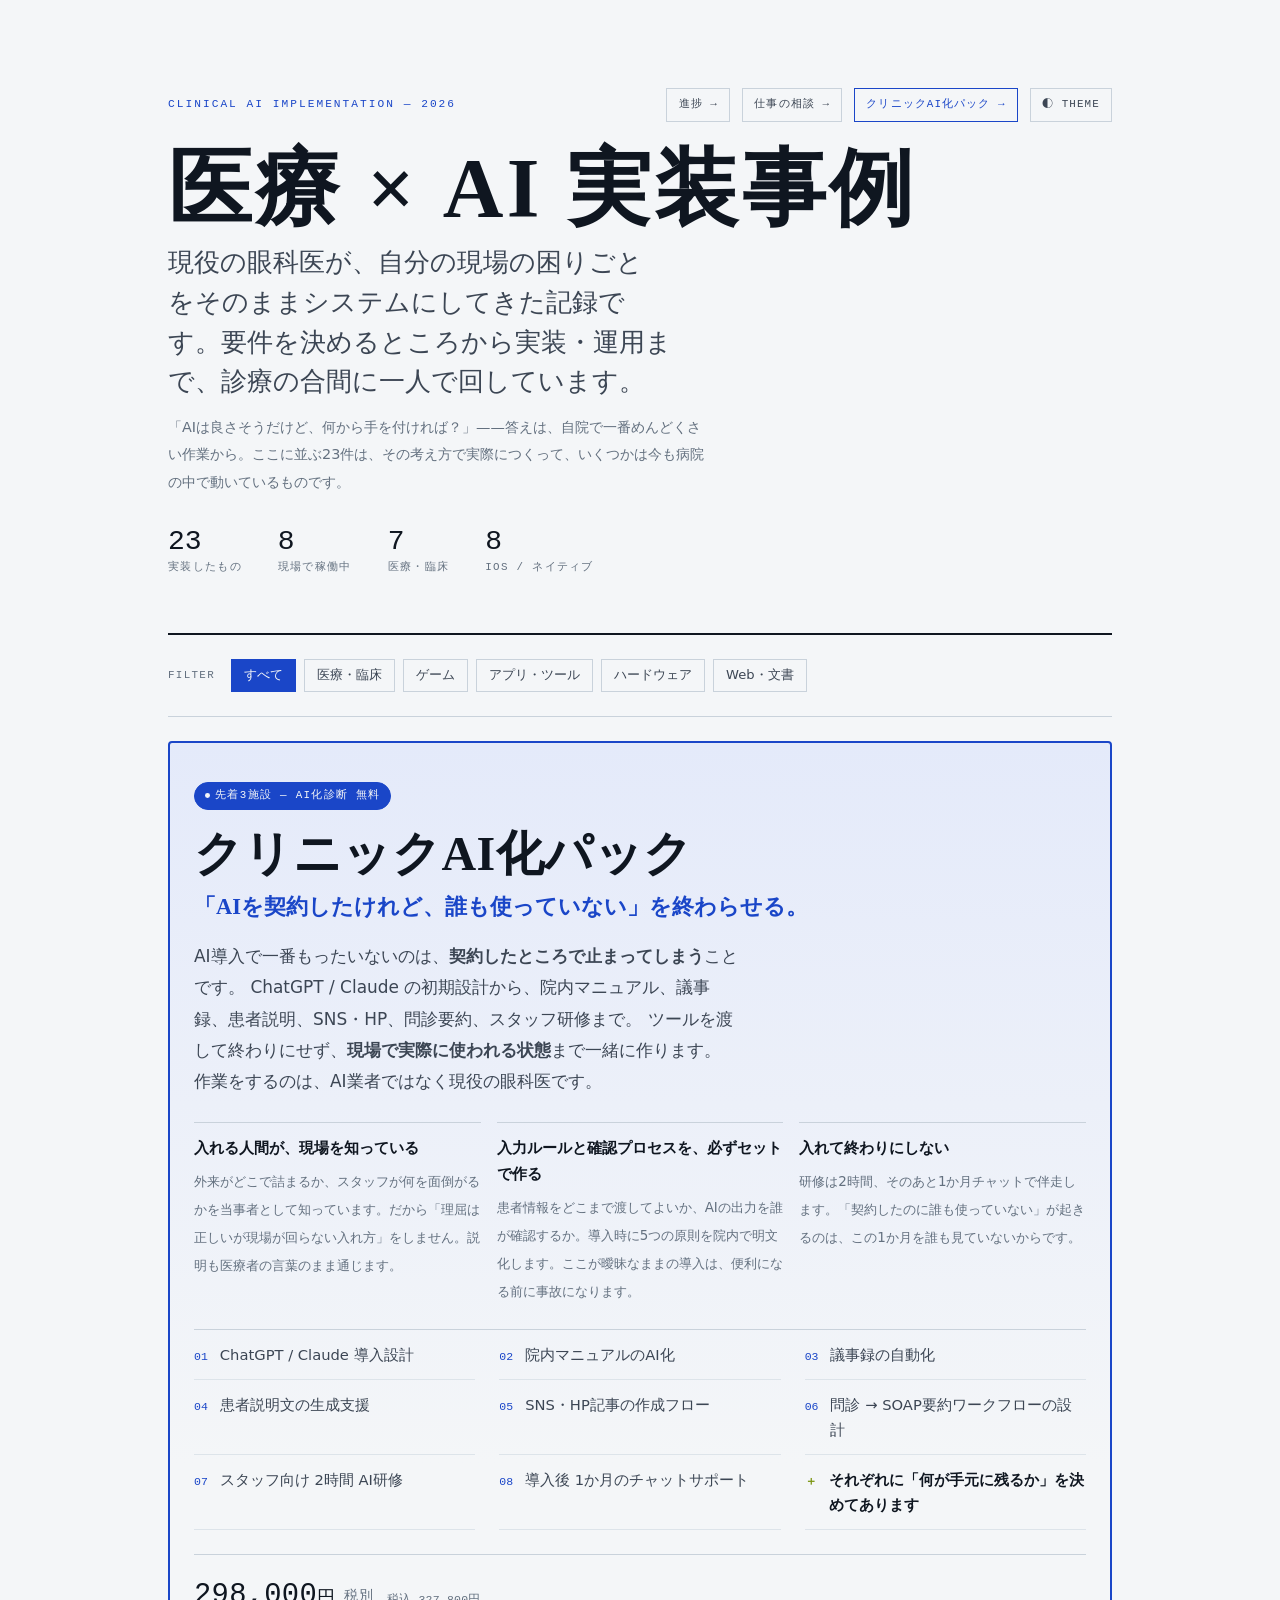
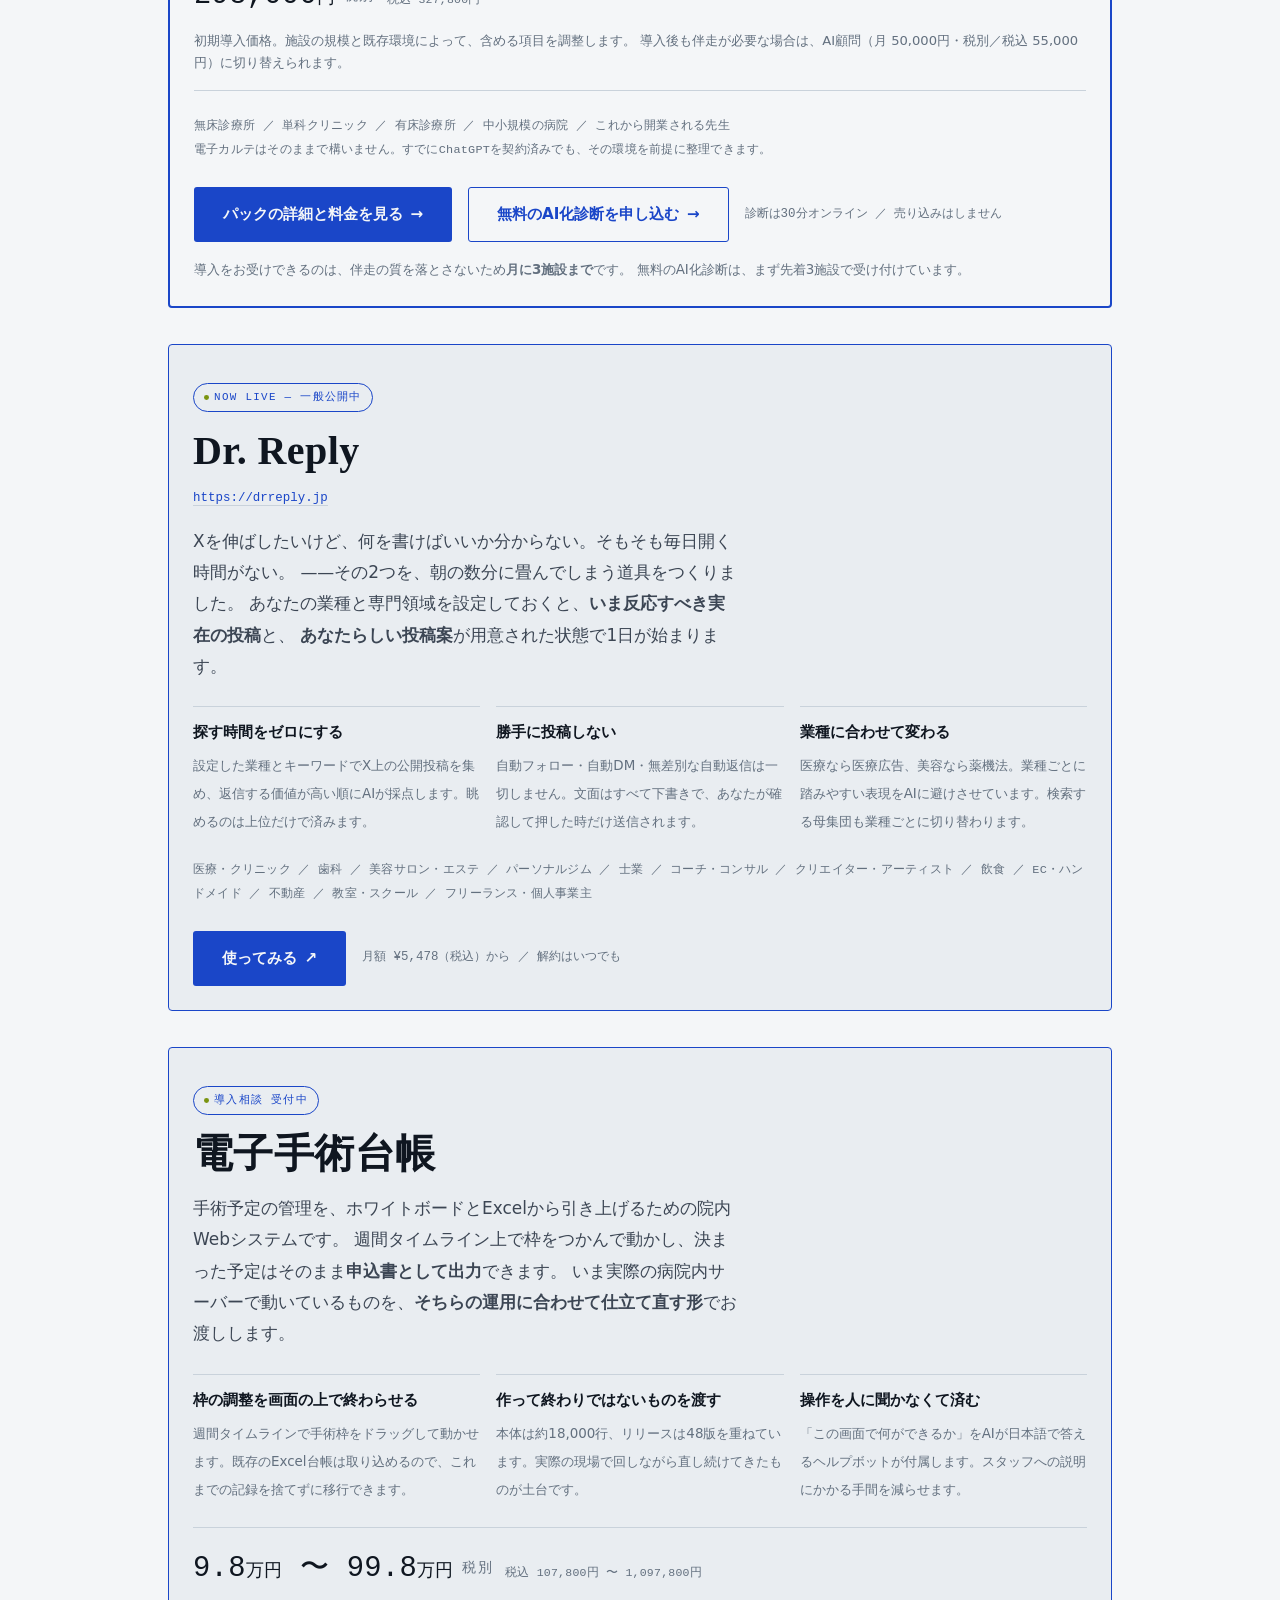
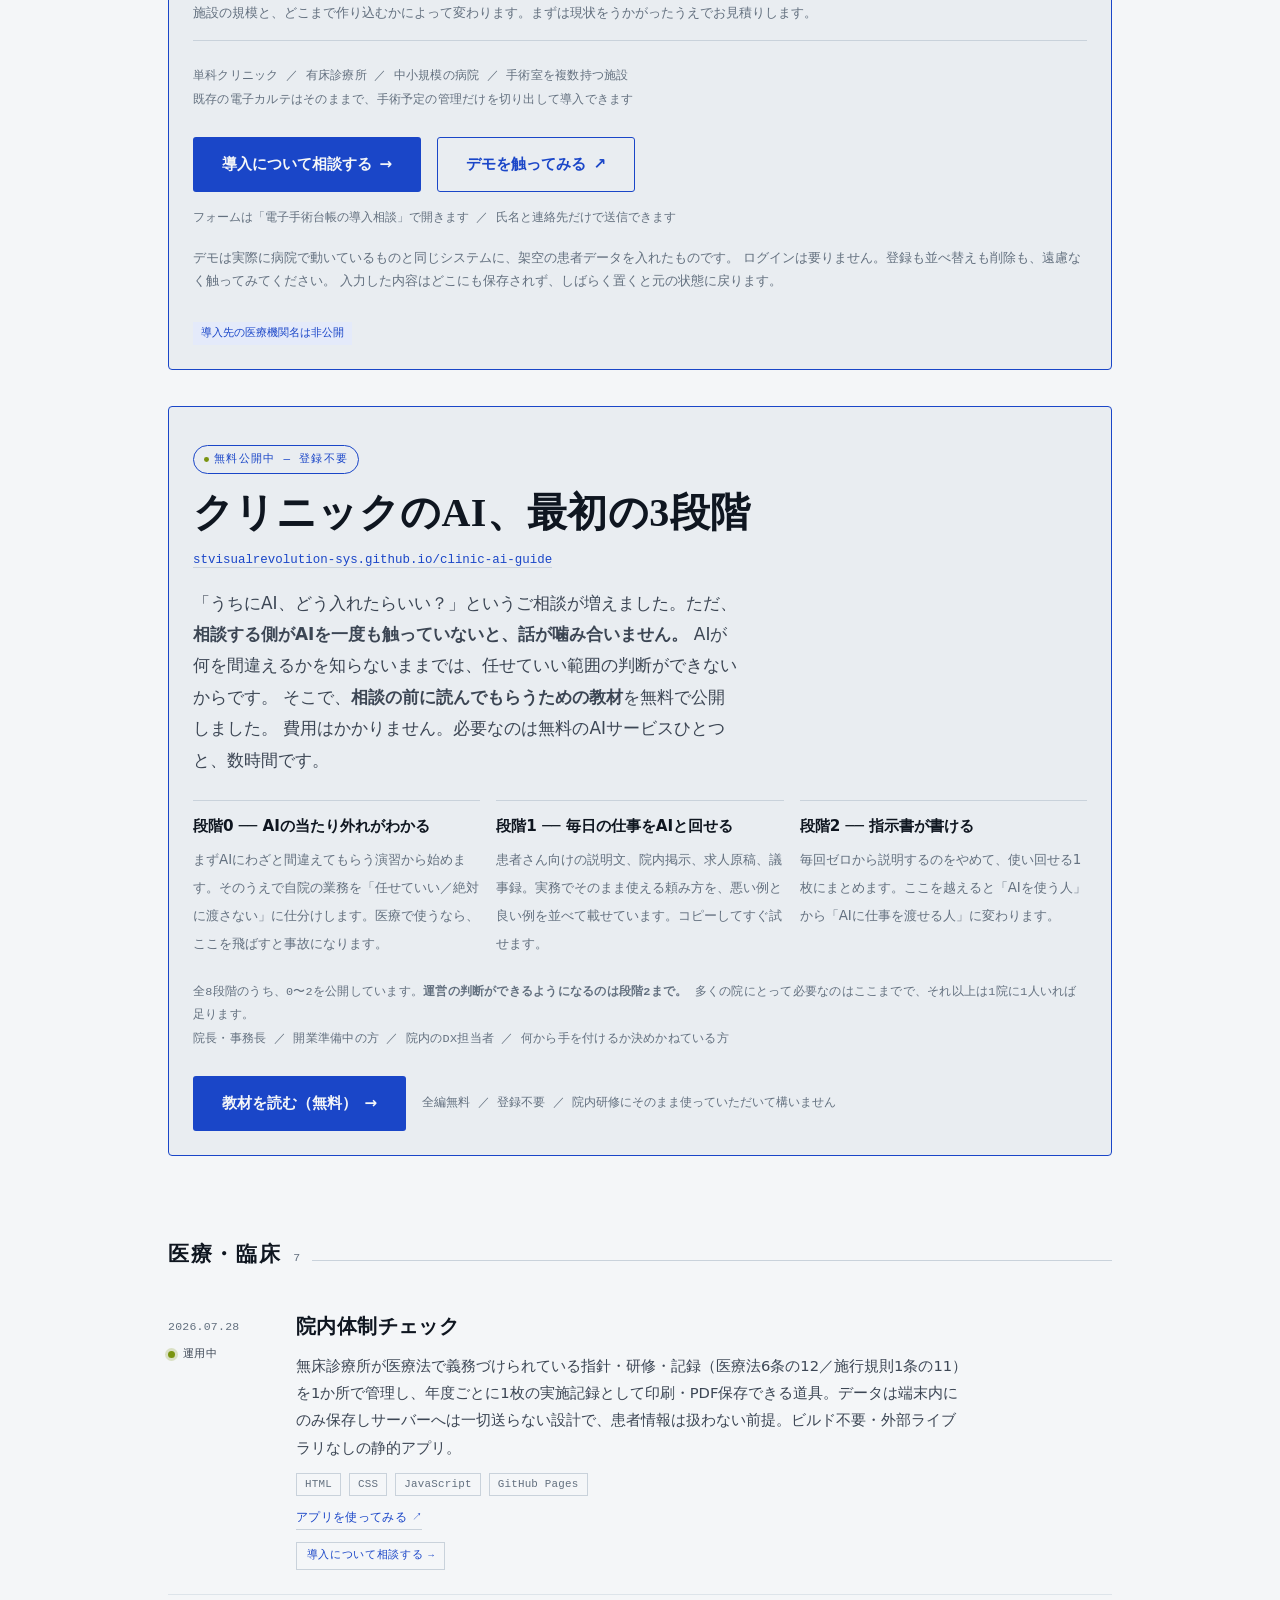
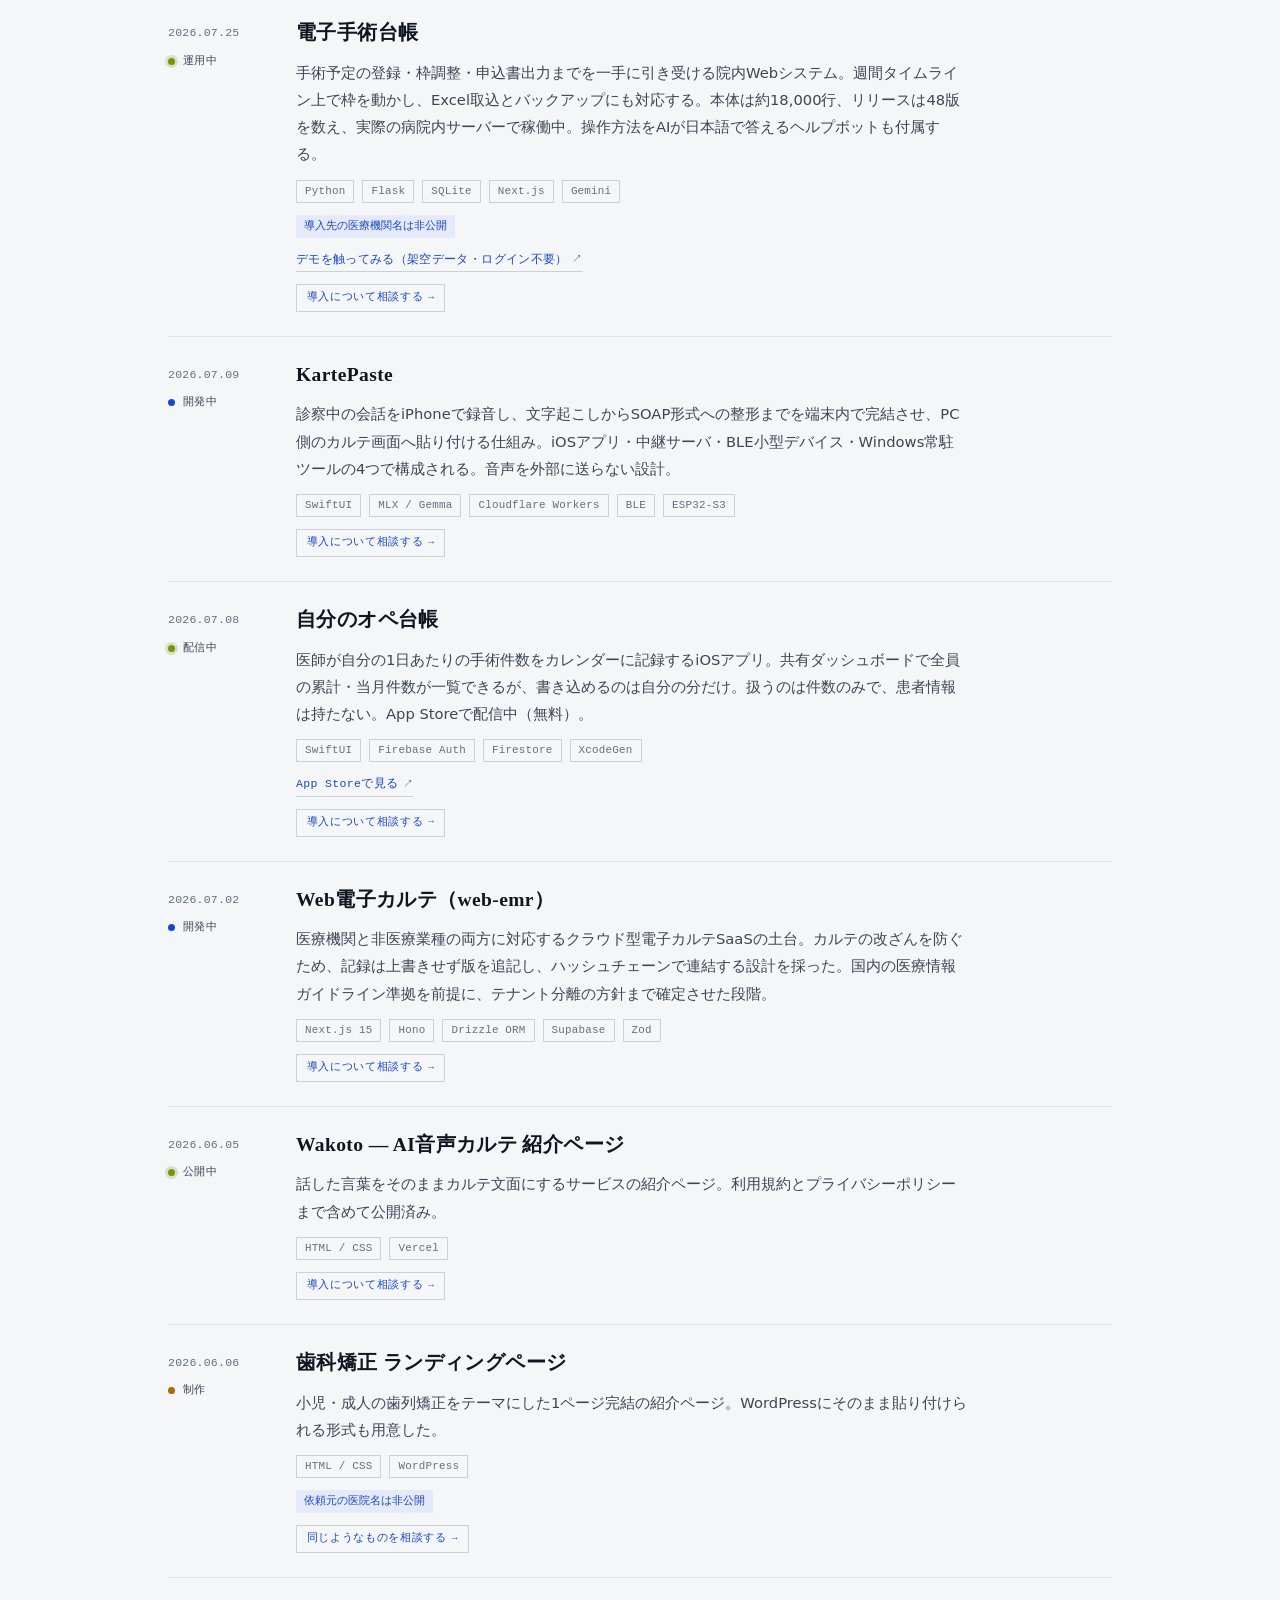
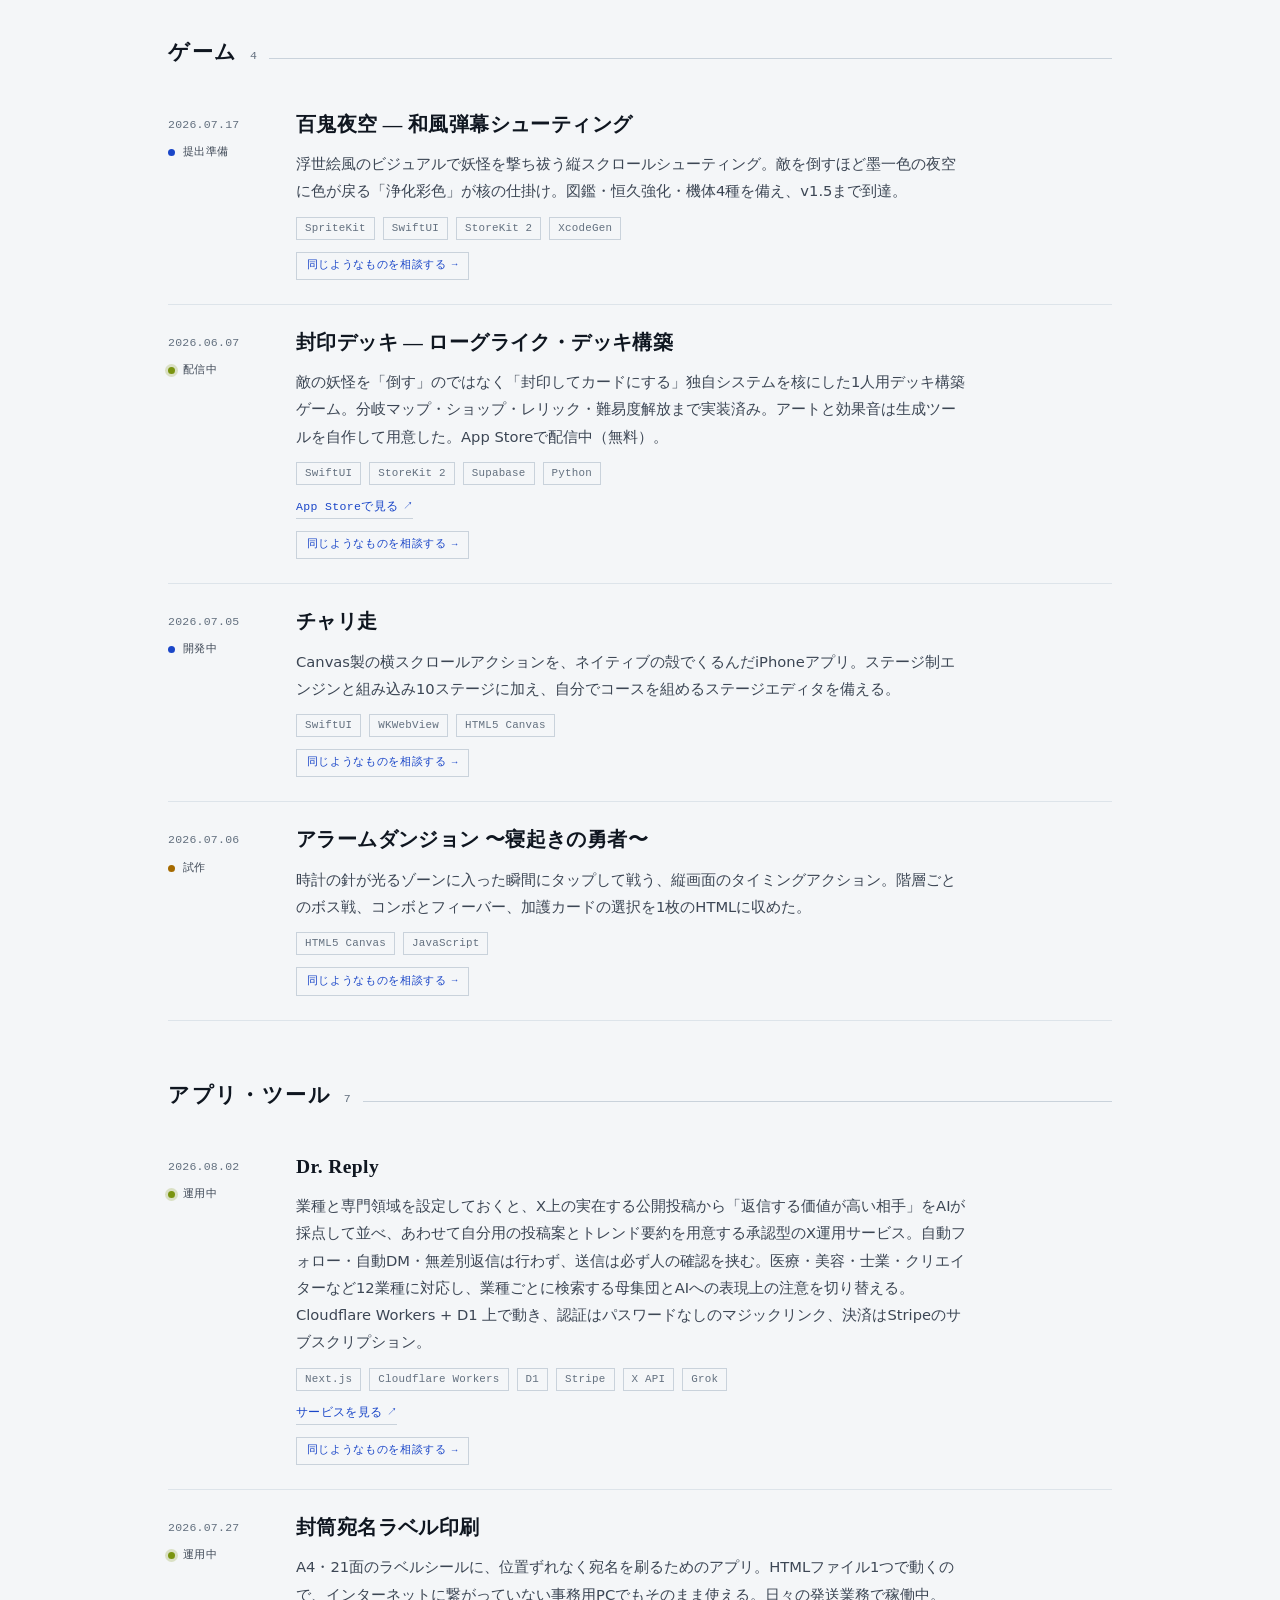
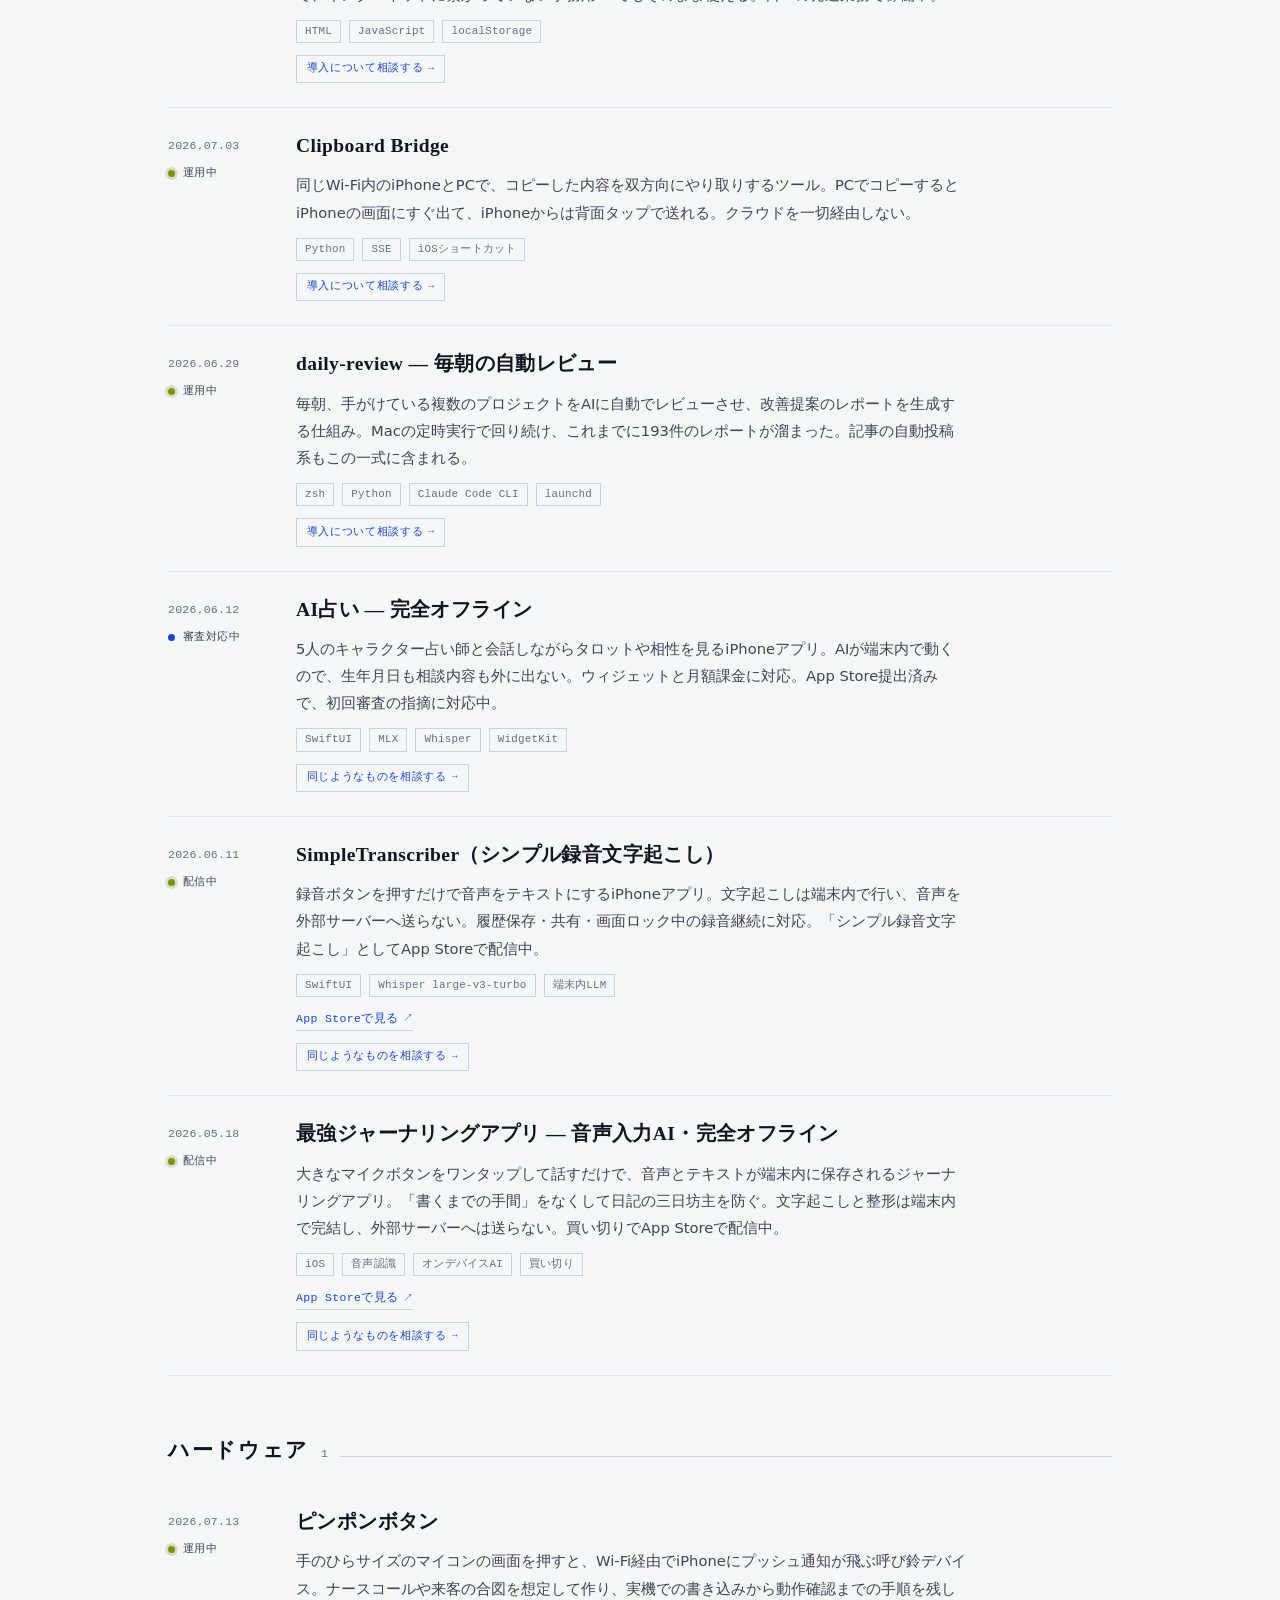
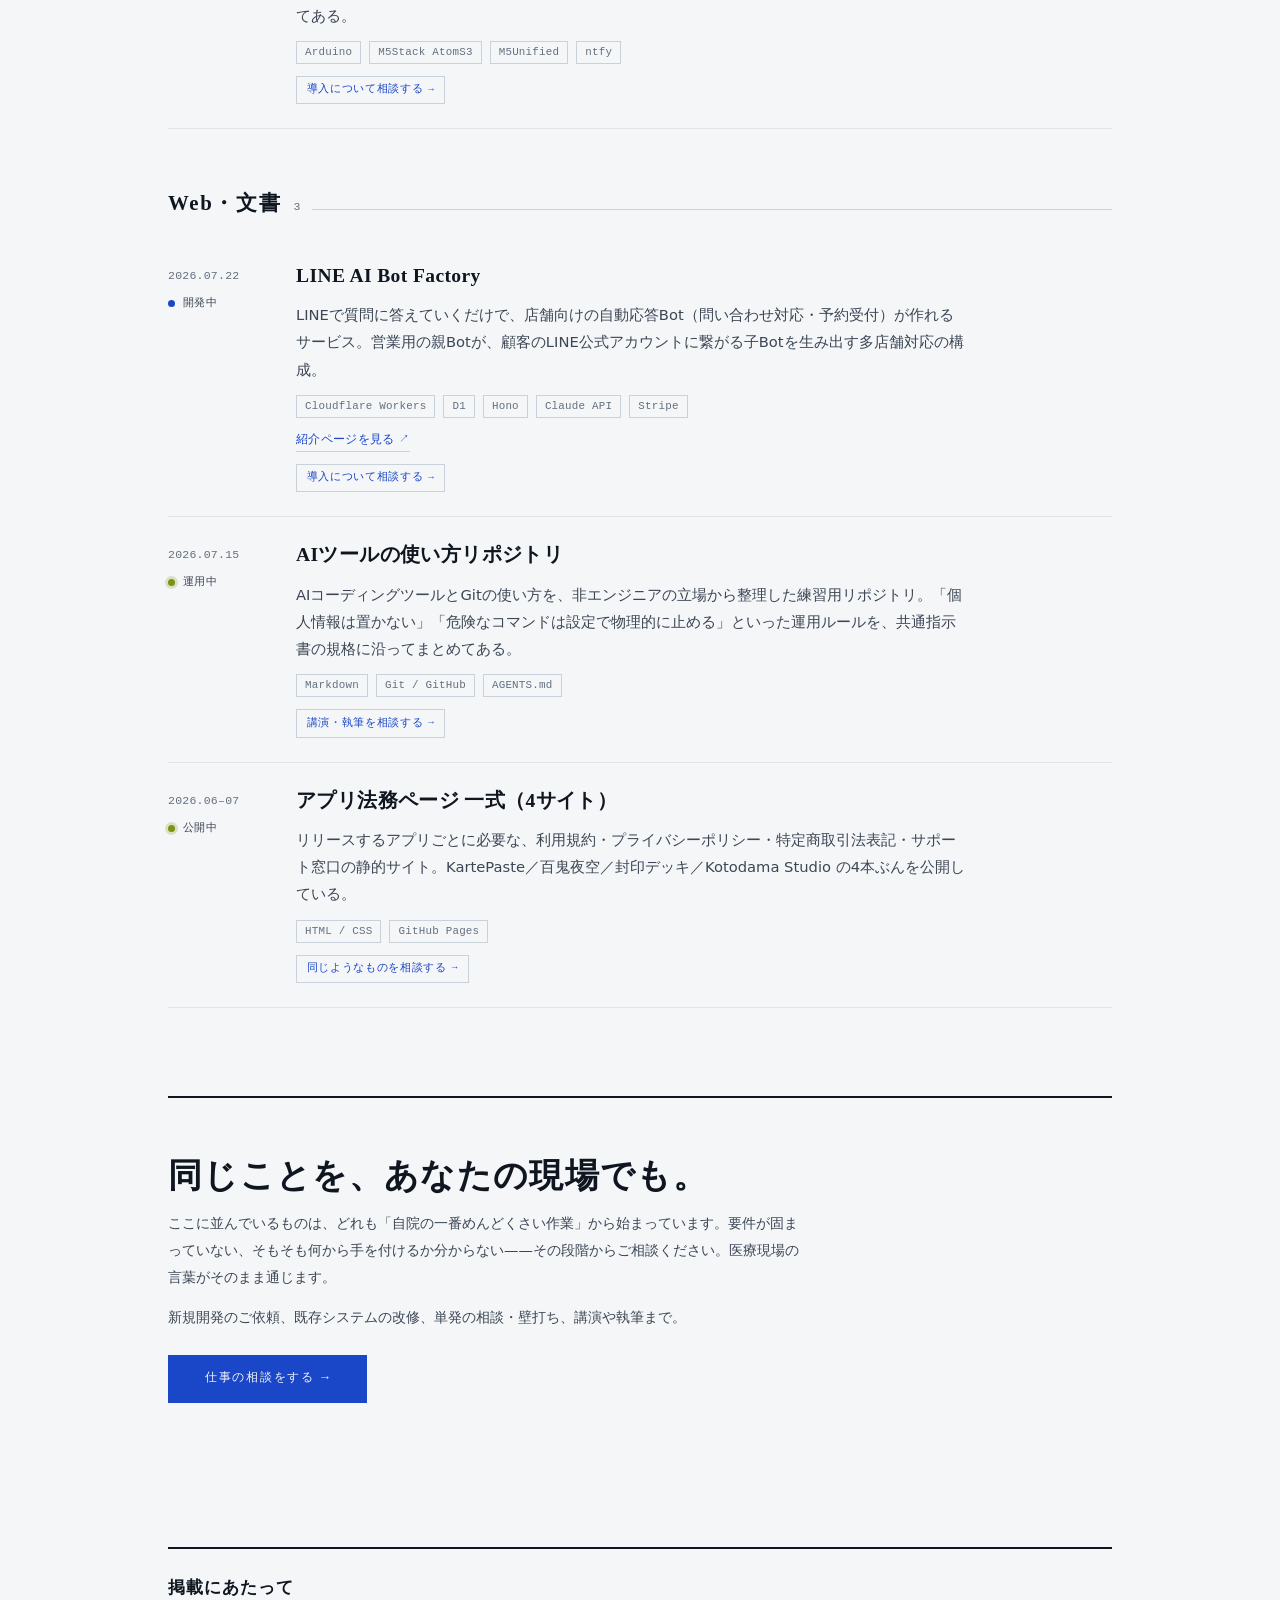
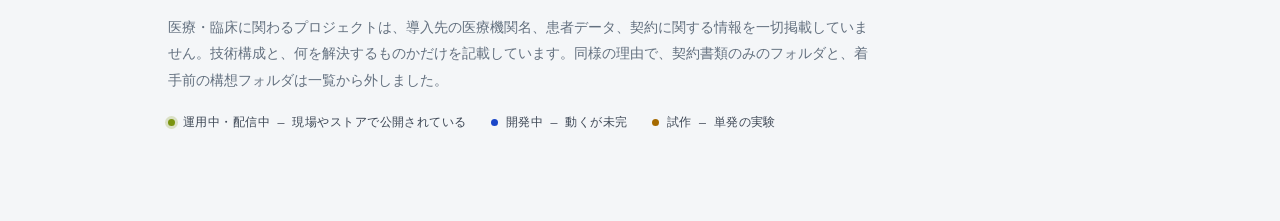
==== index.html @ b7126339 "Google Search Console 所有権確認タグを追加 Co-Authored-By: Claude Fable 5 <noreply@anthropic.com>" ====
<!DOCTYPE html>
<html lang="ja">
<head>
<meta charset="utf-8">
<meta name="viewport" content="width=device-width, initial-scale=1">
<meta name="google-site-verification" content="rr6CP_XTVJjQjbSc3SnoGJn8SZLDikxbpkwrWB3Wq-A" />
<title>医療 × AI 実装事例 — 現役眼科医がつくった23のプロダクト</title>
<meta name="description" content="現役眼科医が、自院の「一番めんどくさい作業」からAIと自動化を入れてきた実装事例23件。院内システム、業務効率化ツール、生成AIの組み込みまで。">
<meta name="color-scheme" content="light dark">
<meta property="og:type" content="website">
<meta property="og:url" content="https://stvisualrevolution-sys.github.io/portfolio/">
<meta property="og:site_name" content="医療 × AI 実装事例">
<meta property="og:title" content="医療 × AI 実装事例 — 現役眼科医がつくった23のプロダクト">
<meta property="og:description" content="「AIは良さそうだけど、何から手を付ければ？」答えは、自院で一番めんどくさい作業から。実際に病院で動かしてきた23件の記録。">
<meta property="og:image" content="https://stvisualrevolution-sys.github.io/portfolio/ogp.png">
<meta property="og:image:width" content="1200">
<meta property="og:image:height" content="630">
<meta property="og:image:alt" content="医療 × AI 実装事例 — 現役眼科医がつくった23のプロダクト">
<meta name="twitter:card" content="summary_large_image">
<meta name="twitter:title" content="医療 × AI 実装事例 — 現役眼科医がつくった23のプロダクト">
<meta name="twitter:description" content="「AIは良さそうだけど、何から手を付ければ？」答えは、自院で一番めんどくさい作業から。実際に病院で動かしてきた23件の記録。">
<meta name="twitter:image" content="https://stvisualrevolution-sys.github.io/portfolio/ogp.png">
<link rel="icon" href="data:image/svg+xml,%3Csvg%20xmlns='http://www.w3.org/2000/svg'%20viewBox='0%200%2064%2064'%3E%3Crect%20width='64'%20height='64'%20rx='13'%20fill='%230B1220'/%3E%3Cpath%20d='M7%2035h9.5l4.5-14%206.5%2027%205.5-18%203.5%205h15'%20fill='none'%20stroke='%234C7BFF'%20stroke-width='5'%20stroke-linecap='round'%20stroke-linejoin='round'/%3E%3C/svg%3E">
<style>
  *, *::before, *::after { box-sizing: border-box; }
  body { margin: 0; }
  img, svg { max-width: 100%; }
  button { font: inherit; color: inherit; }

  /* ── Featured: Dr. Reply ───────────────────────────── */
  .featured {
    border: 2px solid var(--cobalt);
    border-radius: 4px;
    background: linear-gradient(180deg, var(--cobalt-soft), transparent 62%);
    padding: var(--s6) var(--s5) var(--s5);
    margin: var(--s6) 0 var(--s5);
  }
  .featured-flag {
    display: inline-flex;
    align-items: center;
    gap: .5em;
    font-family: var(--f-data);
    font-size: .68rem;
    letter-spacing: .12em;
    text-transform: uppercase;
    color: var(--cobalt);
    border: 1px solid var(--cobalt);
    border-radius: 999px;
    padding: .34em .9em;
    margin-bottom: var(--s4);
  }
  .featured-flag .dot {
    width: .45em; height: .45em; border-radius: 50%;
    background: var(--fluor); display: inline-block;
  }
  .featured h2 {
    font-family: var(--f-display);
    font-size: clamp(2rem, 5.2vw, 3rem);
    font-weight: 600;
    letter-spacing: .01em;
    line-height: 1.15;
    margin: 0 0 var(--s2);
  }
  .featured .featured-url {
    font-family: var(--f-data);
    font-size: .78rem;
    color: var(--cobalt);
    text-decoration: none;
    border-bottom: 1px solid var(--rule);
  }
  .featured-lead {
    font-size: 1.06rem;
    line-height: 1.85;
    color: var(--ink-soft);
    max-width: var(--measure);
    margin: var(--s4) 0 var(--s5);
  }
  .featured-points {
    display: grid;
    grid-template-columns: repeat(auto-fit, minmax(14rem, 1fr));
    gap: var(--s4);
    margin-bottom: var(--s5);
    padding: 0;
    list-style: none;
  }
  .featured-points li {
    border-top: 1px solid var(--rule);
    padding-top: var(--s3);
  }
  .featured-points b {
    display: block;
    font-size: .95rem;
    margin-bottom: .35em;
    color: var(--ink);
  }
  .featured-points span {
    font-size: .84rem;
    line-height: 1.75;
    color: var(--slate);
  }
  .featured-who {
    font-family: var(--f-data);
    font-size: .74rem;
    line-height: 2;
    color: var(--slate);
    letter-spacing: .02em;
    margin-bottom: var(--s5);
  }
  .featured-actions {
    display: flex;
    flex-wrap: wrap;
    align-items: center;
    gap: var(--s4);
  }
  .featured-cta {
    display: inline-flex;
    align-items: center;
    gap: .5em;
    background: var(--cobalt);
    color: var(--ground);
    font-size: .95rem;
    font-weight: 600;
    text-decoration: none;
    padding: .95em 1.9em;
    border-radius: 3px;
    transition: opacity .15s;
  }
  .featured-cta:hover { opacity: .88; }
  .featured-cta:focus-visible { outline: 2px solid var(--cobalt); outline-offset: 3px; }
  /* 併記する2番目の導線。相談ボタンと張り合わないよう、面を持たせず枠線だけにする */
  .featured-cta-ghost {
    background: transparent;
    color: var(--cobalt);
    border: 1px solid var(--cobalt);
    padding: calc(.95em - 1px) calc(1.9em - 1px);
    transition: background .15s, color .15s;
  }
  .featured-cta-ghost:hover { background: var(--cobalt); color: var(--ground); opacity: 1; }
  .featured-demo-note {
    margin: var(--s4) 0 0;
    font-size: .84rem;
    line-height: 1.75;
    color: var(--slate);
  }
  .featured-price {
    font-family: var(--f-data);
    font-size: .78rem;
    color: var(--slate);
  }

  /* 2番手の掲載。1番手と同じ組みのまま、面と枠だけ一段落とす */
  .featured.featured-sub {
    border-width: 1px;
    background: var(--ground-sub);
  }
  .featured.featured-sub h2 { font-size: clamp(1.7rem, 4.4vw, 2.5rem); }

  .featured-amount {
    display: flex;
    flex-wrap: wrap;
    align-items: baseline;
    gap: var(--s2) var(--s3);
    border-top: 1px solid var(--rule);
    border-bottom: 1px solid var(--rule);
    padding: var(--s4) 0;
    margin-bottom: var(--s5);
  }
  .featured-amount .figure {
    font-family: var(--f-data);
    font-size: clamp(1.35rem, 3.6vw, 1.8rem);
    font-variant-numeric: tabular-nums;
    letter-spacing: .01em;
    color: var(--ink);
  }
  .featured-amount .unit { font-size: .62em; }
  .featured-amount .tax {
    font-size: .5em;
    letter-spacing: .1em;
    color: var(--slate);
    margin-left: .6em;
    vertical-align: .25em;
  }
  .featured-amount .gross {
    font-family: var(--f-data);
    font-size: .72rem;
    font-variant-numeric: tabular-nums;
    color: var(--slate);
    letter-spacing: .02em;
  }
  .featured-amount .terms {
    font-size: .82rem;
    line-height: 1.7;
    color: var(--slate);
    flex-basis: 100%;
  }

  /* ── 主力商品の1枠だけ、他より一段強く見せる ─────── */
  .featured.featured-hero { margin-top: var(--s5); }
  .featured-hero .featured-flag {
    background: var(--cobalt);
    color: var(--ground);
    border-color: var(--cobalt);
  }
  .featured-hero .featured-flag .dot { background: var(--ground); }
  .featured-kicker {
    font-family: var(--f-display);
    font-size: clamp(1.05rem, 2.7vw, 1.4rem);
    font-weight: 600;
    line-height: 1.6;
    color: var(--cobalt);
    margin: var(--s2) 0 0;
  }

  /* パックの中身。伝票の封入物のように番号で並べる */
  .pack-list {
    list-style: none;
    padding: 0;
    margin: 0 0 var(--s5);
    border-top: 1px solid var(--rule);
    display: grid;
    grid-template-columns: repeat(auto-fit, minmax(17rem, 1fr));
    gap: 0 var(--s5);
  }
  .pack-list li {
    display: flex;
    gap: var(--s3);
    align-items: baseline;
    border-bottom: 1px solid var(--rule-soft);
    padding: var(--s3) 0;
    font-size: .92rem;
    line-height: 1.7;
    color: var(--ink-soft);
  }
  .pack-list .no {
    font-family: var(--f-data);
    font-size: .72rem;
    font-variant-numeric: tabular-nums;
    color: var(--cobalt);
    flex-shrink: 0;
  }
  .pack-list .plus {
    color: var(--fluor);
    font-family: var(--f-data);
    font-size: .72rem;
    flex-shrink: 0;
  }
  .pack-list li:last-child { color: var(--ink); font-weight: 600; }

  /* 相談する前に、何が起きるかを見せておく */
  .pack-flow {
    list-style: none;
    padding: 0;
    margin: 0 0 var(--s5);
    display: grid;
    grid-template-columns: repeat(auto-fit, minmax(11rem, 1fr));
    gap: var(--s4);
  }
  .pack-flow li { border-top: 2px solid var(--cobalt); padding-top: var(--s3); }
  .pack-flow b {
    display: block;
    font-family: var(--f-data);
    font-size: .66rem;
    letter-spacing: .12em;
    color: var(--cobalt);
    margin-bottom: .5em;
  }
  .pack-flow span { display: block; font-size: .84rem; line-height: 1.75; color: var(--slate); }

  /* 一番聞かれること（患者情報）への答えを、価格の手前に置く */
  .pack-safety {
    border-left: 3px solid var(--fluor);
    background: var(--ground-sub);
    padding: var(--s4) var(--s4) var(--s4) var(--s5);
    margin: 0 0 var(--s5);
    font-size: .9rem;
    line-height: 1.9;
    color: var(--ink-soft);
  }
  .pack-safety b { color: var(--ink); }

  @media (max-width: 560px) {
    .featured { padding: var(--s5) var(--s4) var(--s4); }
    .pack-list { gap: 0; }
  }

  </style>

<style>
  .topline {
    display: flex;
    align-items: center;
    justify-content: space-between;
    flex-wrap: wrap;
    gap: var(--s3) var(--s4);
  }

  .top-actions { display: flex; flex-wrap: wrap; gap: var(--s3); flex-shrink: 0; }

  .theme-toggle {
    flex-shrink: 0;
    background: var(--ground);
    border: 1px solid var(--rule);
    color: var(--ink-soft);
    font-family: var(--f-data);
    font-size: .68rem;
    letter-spacing: .1em;
    padding: .4rem .7rem;
    cursor: pointer;
    text-decoration: none;
    display: inline-flex;
    align-items: center;
    transition: border-color .15s, color .15s;
  }
  .theme-toggle:hover { border-color: var(--cobalt); color: var(--cobalt); }
  .theme-toggle:focus-visible { outline: 2px solid var(--cobalt); outline-offset: 2px; }

  .theme-toggle.cta { border-color: var(--cobalt); color: var(--cobalt); }
  .theme-toggle.cta:hover { background: var(--cobalt); color: var(--ground); }
</style>
<style>
  /* ─────────────────────────────────────────────
     医療 × AI 実装事例 / Clinical AI Implementation
     色: 細隙灯顕微鏡のコバルトブルーフィルタ由来
     字: 明朝(見出し) × ゴシック(本文) × 等幅(数値)
     組: カードを使わない、罫線だけの診療録組み
     ───────────────────────────────────────────── */

  :root {
    --ground:      #F4F6F8;
    --ground-sub:  #E9EDF1;
    --ink:         #0F1620;
    --ink-soft:    #3C4654;
    --slate:       #63707F;
    --rule:        #C9D2DB;
    --rule-soft:   #DDE4EA;
    --cobalt:      #1A46C8;
    --cobalt-soft: #E4EAFA;
    --fluor:       #7A9410;
    --amber:       #A56A00;

    --f-display: "Hiragino Mincho ProN", "Yu Mincho", "YuMincho", "Songti SC", serif;
    --f-body:    "Hiragino Sans", "Yu Gothic", "YuGothic", system-ui, -apple-system, sans-serif;
    --f-data:    ui-monospace, "SF Mono", "Menlo", "Consolas", monospace;

    --s1: .25rem;  --s2: .5rem;   --s3: .75rem;  --s4: 1rem;
    --s5: 1.5rem;  --s6: 2.25rem; --s7: 3.5rem;  --s8: 5.5rem;

    --measure: 34rem;
  }

  @media (prefers-color-scheme: dark) {
    :root {
      --ground:      #0C1219;
      --ground-sub:  #131C26;
      --ink:         #E7EDF3;
      --ink-soft:    #B4C0CD;
      --slate:       #8593A2;
      --rule:        #27333F;
      --rule-soft:   #1B242E;
      --cobalt:      #7D9CFF;
      --cobalt-soft: #16233F;
      --fluor:       #B9D93F;
      --amber:       #D9A03C;
    }
  }

  :root[data-theme="dark"] {
    --ground:      #0C1219;
    --ground-sub:  #131C26;
    --ink:         #E7EDF3;
    --ink-soft:    #B4C0CD;
    --slate:       #8593A2;
    --rule:        #27333F;
    --rule-soft:   #1B242E;
    --cobalt:      #7D9CFF;
    --cobalt-soft: #16233F;
    --fluor:       #B9D93F;
    --amber:       #D9A03C;
  }

  :root[data-theme="light"] {
    --ground:      #F4F6F8;
    --ground-sub:  #E9EDF1;
    --ink:         #0F1620;
    --ink-soft:    #3C4654;
    --slate:       #63707F;
    --rule:        #C9D2DB;
    --rule-soft:   #DDE4EA;
    --cobalt:      #1A46C8;
    --cobalt-soft: #E4EAFA;
    --fluor:       #7A9410;
    --amber:       #A56A00;
  }

  * { box-sizing: border-box; }

  body {
    margin: 0;
    background: var(--ground);
    color: var(--ink);
    font-family: var(--f-body);
    font-size: 16px;
    line-height: 1.75;
    -webkit-font-smoothing: antialiased;
    font-feature-settings: "palt" 1;
  }

  .wrap {
    max-width: 62rem;
    margin: 0 auto;
    padding: 0 var(--s5) var(--s8);
  }

  /* ── 視力表のように段階的に小さくなる導入部 ────────── */

  .masthead {
    display: flex;
    flex-direction: column;
    gap: var(--s5);
    padding: var(--s8) 0 var(--s7);
    border-bottom: 2px solid var(--ink);
  }

  .eyebrow {
    font-family: var(--f-data);
    font-size: .7rem;
    letter-spacing: .18em;
    text-transform: uppercase;
    color: var(--cobalt);
    margin: 0;
  }

  .chart {
    display: flex;
    flex-direction: column;
    gap: var(--s3);
  }

  .chart-1 {
    font-family: var(--f-display);
    font-size: clamp(2.75rem, 9vw, 5.25rem);
    font-weight: 600;
    line-height: 1.02;
    letter-spacing: .04em;
    margin: 0;
    text-wrap: balance;
  }

  .chart-2 {
    font-family: var(--f-display);
    font-size: clamp(1.15rem, 3vw, 1.6rem);
    font-weight: 400;
    line-height: 1.55;
    color: var(--ink-soft);
    margin: 0;
    max-width: var(--measure);
    text-wrap: balance;
  }

  .chart-3 {
    font-size: .9rem;
    line-height: 1.9;
    color: var(--slate);
    margin: 0;
    max-width: var(--measure);
  }

  /* ── 集計 ──────────────────────────────────── */

  .tally {
    display: flex;
    flex-wrap: wrap;
    gap: var(--s6);
    padding-top: var(--s2);
  }

  .tally-item {
    display: flex;
    flex-direction: column;
    gap: 2px;
  }

  .tally-n {
    font-family: var(--f-data);
    font-size: 1.75rem;
    font-variant-numeric: tabular-nums;
    line-height: 1;
    color: var(--ink);
  }

  .tally-l {
    font-family: var(--f-data);
    font-size: .68rem;
    letter-spacing: .12em;
    text-transform: uppercase;
    color: var(--slate);
  }

  /* ── 絞り込み ───────────────────────────────── */

  .filters {
    display: flex;
    flex-wrap: wrap;
    gap: var(--s2);
    align-items: center;
    padding: var(--s5) 0;
    border-bottom: 1px solid var(--rule);
    position: sticky;
    top: 0;
    background: var(--ground);
    z-index: 5;
  }

  .filters-label {
    font-family: var(--f-data);
    font-size: .68rem;
    letter-spacing: .12em;
    text-transform: uppercase;
    color: var(--slate);
    margin-right: var(--s2);
  }

  .chip {
    font-family: var(--f-body);
    font-size: .82rem;
    color: var(--ink-soft);
    background: transparent;
    border: 1px solid var(--rule);
    padding: var(--s1) var(--s3);
    cursor: pointer;
    transition: border-color .15s, color .15s, background .15s;
  }

  .chip:hover { border-color: var(--cobalt); color: var(--cobalt); }

  .chip:focus-visible {
    outline: 2px solid var(--cobalt);
    outline-offset: 2px;
  }

  .chip[aria-pressed="true"] {
    background: var(--cobalt);
    border-color: var(--cobalt);
    color: var(--ground);
  }

  /* ── 台帳本体 ───────────────────────────────── */

  .section-head {
    display: flex;
    align-items: baseline;
    gap: var(--s3);
    padding: var(--s7) 0 var(--s4);
  }

  .section-head h2 {
    font-family: var(--f-display);
    font-size: 1.3rem;
    font-weight: 600;
    letter-spacing: .08em;
    margin: 0;
  }

  .section-head .count {
    font-family: var(--f-data);
    font-size: .72rem;
    font-variant-numeric: tabular-nums;
    color: var(--slate);
  }

  .section-head .fill {
    flex: 1;
    height: 1px;
    background: var(--rule);
  }

  .entry {
    display: grid;
    grid-template-columns: 6.5rem 1fr;
    gap: 0 var(--s5);
    padding: var(--s5) 0;
    border-bottom: 1px solid var(--rule-soft);
    transition: background .15s;
  }

  .entry:hover { background: var(--ground-sub); }

  .entry-meta {
    display: flex;
    flex-direction: column;
    gap: var(--s2);
    padding-top: 4px;
  }

  .date {
    font-family: var(--f-data);
    font-size: .72rem;
    font-variant-numeric: tabular-nums;
    color: var(--slate);
    letter-spacing: .02em;
  }

  .status {
    display: inline-flex;
    align-items: center;
    gap: var(--s2);
    font-family: var(--f-data);
    font-size: .68rem;
    letter-spacing: .04em;
    color: var(--ink-soft);
  }

  .dot {
    width: 7px; height: 7px;
    border-radius: 50%;
    flex-shrink: 0;
    background: var(--slate);
  }

  .dot.live  { background: var(--fluor); box-shadow: 0 0 0 3px color-mix(in srgb, var(--fluor) 22%, transparent); }
  .dot.dev   { background: var(--cobalt); }
  .dot.proto { background: var(--amber); }
  .dot.idea  { background: transparent; border: 1px solid var(--slate); }

  .entry-body {
    display: flex;
    flex-direction: column;
    gap: var(--s3);
    min-width: 0;
  }

  .entry-title {
    font-family: var(--f-display);
    font-size: 1.22rem;
    font-weight: 600;
    line-height: 1.4;
    margin: 0;
    letter-spacing: .02em;
  }

  .entry-sum {
    font-size: .92rem;
    line-height: 1.85;
    color: var(--ink-soft);
    margin: 0;
    max-width: 42rem;
  }

  .tags {
    display: flex;
    flex-wrap: wrap;
    gap: var(--s2);
  }

  .tag {
    font-family: var(--f-data);
    font-size: .68rem;
    letter-spacing: .02em;
    color: var(--slate);
    border: 1px solid var(--rule);
    padding: 1px var(--s2);
  }

  .redacted {
    display: inline-flex;
    align-items: center;
    gap: var(--s2);
    font-family: var(--f-data);
    font-size: .68rem;
    color: var(--cobalt);
    background: var(--cobalt-soft);
    padding: 2px var(--s2);
    align-self: flex-start;
  }

  .entry-link {
    display: inline-flex;
    align-items: center;
    gap: .4em;
    font-family: var(--f-data);
    font-size: .72rem;
    letter-spacing: .03em;
    color: var(--cobalt);
    text-decoration: none;
    border-bottom: 1px solid var(--rule);
    padding-bottom: 1px;
    align-self: flex-start;
    transition: border-color .15s;
  }
  .entry-link:hover { border-color: var(--cobalt); }
  .entry-link:focus-visible { outline: 2px solid var(--cobalt); outline-offset: 2px; }
  .entry-link .arrow { font-size: .85em; }

  /* 各項目からフォームへ。種類と本文が入った状態で開く */
  .entry-ask {
    align-self: flex-start;
    display: inline-flex;
    align-items: center;
    gap: .45em;
    font-family: var(--f-data);
    font-size: .7rem;
    letter-spacing: .06em;
    color: var(--cobalt);
    text-decoration: none;
    border: 1px solid var(--rule);
    padding: .3em .85em;
    transition: border-color .15s, background .15s, color .15s;
  }
  .entry-ask:hover { border-color: var(--cobalt); background: var(--cobalt); color: var(--ground); }
  .entry-ask:focus-visible { outline: 2px solid var(--cobalt); outline-offset: 2px; }
  .entry-ask .arrow { font-size: .85em; }

  /* ── 依頼への導線 ───────────────────────────── */

  .cta-band {
    margin-top: var(--s8);
    padding: var(--s7) 0;
    border-top: 2px solid var(--ink);
    display: flex;
    flex-direction: column;
    gap: var(--s3);
  }

  .cta-band h2 {
    font-family: var(--f-display);
    font-size: clamp(1.5rem, 4vw, 2.1rem);
    font-weight: 600;
    letter-spacing: .04em;
    line-height: 1.3;
    margin: 0;
    text-wrap: balance;
  }

  .cta-band p {
    font-size: .9rem;
    line-height: 1.9;
    color: var(--ink-soft);
    margin: 0;
    max-width: 40rem;
  }

  .cta-link {
    align-self: flex-start;
    margin-top: var(--s3);
    font-family: var(--f-data);
    font-size: .78rem;
    letter-spacing: .14em;
    text-transform: uppercase;
    color: var(--ground);
    background: var(--cobalt);
    border: 1px solid var(--cobalt);
    padding: var(--s3) var(--s6);
    text-decoration: none;
    display: inline-flex;
    align-items: center;
    gap: .5em;
    transition: opacity .15s;
  }
  .cta-link:hover { opacity: .85; }
  .cta-link:focus-visible { outline: 2px solid var(--cobalt); outline-offset: 3px; }

  /* ── 注記 ──────────────────────────────────── */

  .note {
    margin-top: var(--s8);
    padding: var(--s5) 0 0;
    border-top: 2px solid var(--ink);
    display: flex;
    flex-direction: column;
    gap: var(--s3);
  }

  .note h2 {
    font-family: var(--f-display);
    font-size: 1.05rem;
    font-weight: 600;
    letter-spacing: .06em;
    margin: 0;
  }

  .note p {
    font-size: .86rem;
    line-height: 1.9;
    color: var(--slate);
    margin: 0;
    max-width: 44rem;
  }

  .legend {
    display: flex;
    flex-wrap: wrap;
    gap: var(--s5);
    padding-top: var(--s2);
  }

  .legend .status { font-size: .72rem; }

  @media (max-width: 40rem) {
    .entry { grid-template-columns: 1fr; gap: var(--s3); }
    .entry-meta { flex-direction: row; align-items: center; gap: var(--s4); padding-top: 0; }
    .filters { position: static; }
  }

  @media (prefers-reduced-motion: reduce) {
    * { transition: none !important; animation: none !important; }
  }
</style>
</head>
<body>

<div class="wrap">

  <header class="masthead">
    <div class="topline">
      <p class="eyebrow">Clinical AI Implementation — 2026</p>
      <div class="top-actions">
        <a class="theme-toggle" href="progress.html">進捗 →</a>
        <a class="theme-toggle" href="contact.html">仕事の相談 →</a>
        <a class="theme-toggle cta" href="clinic-ai-pack.html">クリニックAI化パック →</a>
        <button class="theme-toggle" id="themeToggle" type="button" aria-label="配色を切り替える">◐ THEME</button>
      </div>
    </div>
    <div class="chart">
      <h1 class="chart-1">医療 × AI 実装事例</h1>
      <p class="chart-2">現役の眼科医が、自分の現場の困りごとをそのままシステムにしてきた記録です。要件を決めるところから実装・運用まで、診療の合間に一人で回しています。</p>
      <p class="chart-3">「AIは良さそうだけど、何から手を付ければ？」——答えは、自院で一番めんどくさい作業から。ここに並ぶ23件は、その考え方で実際につくって、いくつかは今も病院の中で動いているものです。</p>
    </div>
    <div class="tally">
      <div class="tally-item"><span class="tally-n">23</span><span class="tally-l">実装したもの</span></div>
      <div class="tally-item"><span class="tally-n">8</span><span class="tally-l">現場で稼働中</span></div>
      <div class="tally-item"><span class="tally-n">7</span><span class="tally-l">医療・臨床</span></div>
      <div class="tally-item"><span class="tally-n">8</span><span class="tally-l">iOS / ネイティブ</span></div>
    </div>
  </header>

  <nav class="filters" aria-label="分野で絞り込む">
    <span class="filters-label">Filter</span>
    <button class="chip" aria-pressed="true"  data-cat="all">すべて</button>
    <button class="chip" aria-pressed="false" data-cat="med">医療・臨床</button>
    <button class="chip" aria-pressed="false" data-cat="game">ゲーム</button>
    <button class="chip" aria-pressed="false" data-cat="tool">アプリ・ツール</button>
    <button class="chip" aria-pressed="false" data-cat="hw">ハードウェア</button>
    <button class="chip" aria-pressed="false" data-cat="web">Web・文書</button>
  </nav>

  <main>

    <!-- ══ 主力：クリニックAI化パック ══════════════ -->
    <!-- 詳細は clinic-ai-pack.html。ここは入口なので、中身を書きすぎないこと -->
    <section class="featured featured-hero" id="ai-pack" aria-labelledby="pack-title">
      <span class="featured-flag"><span class="dot"></span>先着3施設 — AI化診断 無料</span>
      <h2 id="pack-title">クリニックAI化パック</h2>
      <p class="featured-kicker">「AIを契約したけれど、誰も使っていない」を終わらせる。</p>

      <p class="featured-lead">
        AI導入で一番もったいないのは、<strong>契約したところで止まってしまう</strong>ことです。
        ChatGPT / Claude の初期設計から、院内マニュアル、議事録、患者説明、SNS・HP、問診要約、スタッフ研修まで。
        ツールを渡して終わりにせず、<strong>現場で実際に使われる状態</strong>まで一緒に作ります。
        作業をするのは、AI業者ではなく現役の眼科医です。
      </p>

      <ul class="featured-points">
        <li>
          <b>入れる人間が、現場を知っている</b>
          <span>外来がどこで詰まるか、スタッフが何を面倒がるかを当事者として知っています。だから「理屈は正しいが現場が回らない入れ方」をしません。説明も医療者の言葉のまま通じます。</span>
        </li>
        <li>
          <b>入力ルールと確認プロセスを、必ずセットで作る</b>
          <span>患者情報をどこまで渡してよいか、AIの出力を誰が確認するか。導入時に5つの原則を院内で明文化します。ここが曖昧なままの導入は、便利になる前に事故になります。</span>
        </li>
        <li>
          <b>入れて終わりにしない</b>
          <span>研修は2時間、そのあと1か月チャットで伴走します。「契約したのに誰も使っていない」が起きるのは、この1か月を誰も見ていないからです。</span>
        </li>
      </ul>

      <ul class="pack-list">
        <li><span class="no">01</span>ChatGPT / Claude 導入設計</li>
        <li><span class="no">02</span>院内マニュアルのAI化</li>
        <li><span class="no">03</span>議事録の自動化</li>
        <li><span class="no">04</span>患者説明文の生成支援</li>
        <li><span class="no">05</span>SNS・HP記事の作成フロー</li>
        <li><span class="no">06</span>問診 → SOAP要約ワークフローの設計</li>
        <li><span class="no">07</span>スタッフ向け 2時間 AI研修</li>
        <li><span class="no">08</span>導入後 1か月のチャットサポート</li>
        <li><span class="plus">＋</span>それぞれに「何が手元に残るか」を決めてあります</li>
      </ul>

      <div class="featured-amount">
        <span class="figure">298,000<span class="unit">円</span><span class="tax">税別</span></span>
        <span class="gross">税込 327,800円</span>
        <span class="terms">
          初期導入価格。施設の規模と既存環境によって、含める項目を調整します。
          導入後も伴走が必要な場合は、AI顧問（月 50,000円・税別／税込 55,000円）に切り替えられます。
        </span>
      </div>

      <p class="featured-who">
        無床診療所 ／ 単科クリニック ／ 有床診療所 ／ 中小規模の病院 ／ これから開業される先生<br>
        電子カルテはそのままで構いません。すでにChatGPTを契約済みでも、その環境を前提に整理できます。
      </p>

      <div class="featured-actions">
        <a class="featured-cta" href="clinic-ai-pack.html">パックの詳細と料金を見る <span aria-hidden="true">→</span></a>
        <a class="featured-cta featured-cta-ghost" href="contact.html?type=clinic-ai-pack#form">無料のAI化診断を申し込む <span aria-hidden="true">→</span></a>
        <span class="featured-price">診断は30分オンライン ／ 売り込みはしません</span>
      </div>

      <p class="featured-demo-note">
        導入をお受けできるのは、伴走の質を落とさないため<strong>月に3施設まで</strong>です。
        無料のAI化診断は、まず先着3施設で受け付けています。
      </p>
    </section>

    <!-- ══ 注目：Dr. Reply ══════════════════════ -->
    <section class="featured featured-sub" aria-labelledby="featured-title">
      <span class="featured-flag"><span class="dot"></span>Now Live — 一般公開中</span>
      <h2 id="featured-title">Dr. Reply</h2>
      <a class="featured-url" href="https://drreply.jp" target="_blank" rel="noopener">https://drreply.jp</a>

      <p class="featured-lead">
        Xを伸ばしたいけど、何を書けばいいか分からない。そもそも毎日開く時間がない。
        ——その2つを、朝の数分に畳んでしまう道具をつくりました。
        あなたの業種と専門領域を設定しておくと、<strong>いま反応すべき実在の投稿</strong>と、
        <strong>あなたらしい投稿案</strong>が用意された状態で1日が始まります。
      </p>

      <ul class="featured-points">
        <li>
          <b>探す時間をゼロにする</b>
          <span>設定した業種とキーワードでX上の公開投稿を集め、返信する価値が高い順にAIが採点します。眺めるのは上位だけで済みます。</span>
        </li>
        <li>
          <b>勝手に投稿しない</b>
          <span>自動フォロー・自動DM・無差別な自動返信は一切しません。文面はすべて下書きで、あなたが確認して押した時だけ送信されます。</span>
        </li>
        <li>
          <b>業種に合わせて変わる</b>
          <span>医療なら医療広告、美容なら薬機法。業種ごとに踏みやすい表現をAIに避けさせています。検索する母集団も業種ごとに切り替わります。</span>
        </li>
      </ul>

      <p class="featured-who">
        医療・クリニック ／ 歯科 ／ 美容サロン・エステ ／ パーソナルジム ／ 士業 ／
        コーチ・コンサル ／ クリエイター・アーティスト ／ 飲食 ／ EC・ハンドメイド ／
        不動産 ／ 教室・スクール ／ フリーランス・個人事業主
      </p>

      <div class="featured-actions">
        <a class="featured-cta" href="https://drreply.jp" target="_blank" rel="noopener">使ってみる <span aria-hidden="true">↗</span></a>
        <span class="featured-price">月額 ¥5,478（税込）から ／ 解約はいつでも</span>
      </div>
    </section>

    <!-- ══ 注目：電子手術台帳（導入受付） ══════════ -->
    <section class="featured featured-sub" aria-labelledby="ledger-title">
      <span class="featured-flag"><span class="dot"></span>導入相談 受付中</span>
      <h2 id="ledger-title">電子手術台帳</h2>

      <p class="featured-lead">
        手術予定の管理を、ホワイトボードとExcelから引き上げるための院内Webシステムです。
        週間タイムライン上で枠をつかんで動かし、決まった予定はそのまま<strong>申込書として出力</strong>できます。
        いま実際の病院内サーバーで動いているものを、<strong>そちらの運用に合わせて仕立て直す形</strong>でお渡しします。
      </p>

      <ul class="featured-points">
        <li>
          <b>枠の調整を画面の上で終わらせる</b>
          <span>週間タイムラインで手術枠をドラッグして動かせます。既存のExcel台帳は取り込めるので、これまでの記録を捨てずに移行できます。</span>
        </li>
        <li>
          <b>作って終わりではないものを渡す</b>
          <span>本体は約18,000行、リリースは48版を重ねています。実際の現場で回しながら直し続けてきたものが土台です。</span>
        </li>
        <li>
          <b>操作を人に聞かなくて済む</b>
          <span>「この画面で何ができるか」をAIが日本語で答えるヘルプボットが付属します。スタッフへの説明にかかる手間を減らせます。</span>
        </li>
      </ul>

      <div class="featured-amount">
        <span class="figure">9.8<span class="unit">万円</span> 〜 99.8<span class="unit">万円</span><span class="tax">税別</span></span>
        <span class="gross">税込 107,800円 〜 1,097,800円</span>
        <span class="terms">施設の規模と、どこまで作り込むかによって変わります。まずは現状をうかがったうえでお見積りします。</span>
      </div>

      <p class="featured-who">
        単科クリニック ／ 有床診療所 ／ 中小規模の病院 ／ 手術室を複数持つ施設<br>
        既存の電子カルテはそのままで、手術予定の管理だけを切り出して導入できます
      </p>

      <div class="featured-actions">
        <a class="featured-cta" href="contact.html?type=surgical-ledger#form">導入について相談する <span aria-hidden="true">→</span></a>
        <a class="featured-cta featured-cta-ghost" href="https://surgery-registry-demo.vercel.app" target="_blank" rel="noopener">デモを触ってみる <span aria-hidden="true">↗</span></a>
        <span class="featured-price">フォームは「電子手術台帳の導入相談」で開きます ／ 氏名と連絡先だけで送信できます</span>
      </div>

      <p class="featured-demo-note">
        デモは実際に病院で動いているものと同じシステムに、架空の患者データを入れたものです。
        ログインは要りません。登録も並べ替えも削除も、遠慮なく触ってみてください。
        入力した内容はどこにも保存されず、しばらく置くと元の状態に戻ります。
      </p>

      <p style="margin: var(--s5) 0 0;"><span class="redacted">導入先の医療機関名は非公開</span></p>
    </section>

    <!-- ══ 注目：クリニックのAI、最初の3段階（無料教材） ══ -->
    <section class="featured featured-sub" aria-labelledby="guide-title">
      <span class="featured-flag"><span class="dot"></span>無料公開中 — 登録不要</span>
      <h2 id="guide-title">クリニックのAI、最初の3段階</h2>
      <a class="featured-url" href="https://stvisualrevolution-sys.github.io/clinic-ai-guide/">stvisualrevolution-sys.github.io/clinic-ai-guide</a>

      <p class="featured-lead">
        「うちにAI、どう入れたらいい？」というご相談が増えました。ただ、
        <strong>相談する側がAIを一度も触っていないと、話が噛み合いません。</strong>
        AIが何を間違えるかを知らないままでは、任せていい範囲の判断ができないからです。
        そこで、<strong>相談の前に読んでもらうための教材</strong>を無料で公開しました。
        費用はかかりません。必要なのは無料のAIサービスひとつと、数時間です。
      </p>

      <ul class="featured-points">
        <li>
          <b>段階0 ── AIの当たり外れがわかる</b>
          <span>まずAIにわざと間違えてもらう演習から始めます。そのうえで自院の業務を「任せていい／絶対に渡さない」に仕分けします。医療で使うなら、ここを飛ばすと事故になります。</span>
        </li>
        <li>
          <b>段階1 ── 毎日の仕事をAIと回せる</b>
          <span>患者さん向けの説明文、院内掲示、求人原稿、議事録。実務でそのまま使える頼み方を、悪い例と良い例を並べて載せています。コピーしてすぐ試せます。</span>
        </li>
        <li>
          <b>段階2 ── 指示書が書ける</b>
          <span>毎回ゼロから説明するのをやめて、使い回せる1枚にまとめます。ここを越えると「AIを使う人」から「AIに仕事を渡せる人」に変わります。</span>
        </li>
      </ul>

      <p class="featured-who">
        全8段階のうち、0〜2を公開しています。<strong>運営の判断ができるようになるのは段階2まで。</strong>
        多くの院にとって必要なのはここまでで、それ以上は1院に1人いれば足ります。<br>
        院長・事務長 ／ 開業準備中の方 ／ 院内のDX担当者 ／ 何から手を付けるか決めかねている方
      </p>

      <div class="featured-actions">
        <a class="featured-cta" href="https://stvisualrevolution-sys.github.io/clinic-ai-guide/">教材を読む（無料） <span aria-hidden="true">→</span></a>
        <span class="featured-price">全編無料 ／ 登録不要 ／ 院内研修にそのまま使っていただいて構いません</span>
      </div>
    </section>

    <!-- ══ 医療・臨床 ══════════════════════════ -->
    <section data-sec="med">
      <div class="section-head">
        <h2>医療・臨床</h2><span class="count">7</span><span class="fill"></span>
      </div>

      <article class="entry" data-cat="med">
        <div class="entry-meta">
          <span class="date">2026.07.28</span>
          <span class="status"><span class="dot live"></span>運用中</span>
        </div>
        <div class="entry-body">
          <h3 class="entry-title">院内体制チェック</h3>
          <p class="entry-sum">無床診療所が医療法で義務づけられている指針・研修・記録（医療法6条の12／施行規則1条の11）を1か所で管理し、年度ごとに1枚の実施記録として印刷・PDF保存できる道具。データは端末内にのみ保存しサーバーへは一切送らない設計で、患者情報は扱わない前提。ビルド不要・外部ライブラリなしの静的アプリ。</p>
          <div class="tags"><span class="tag">HTML</span><span class="tag">CSS</span><span class="tag">JavaScript</span><span class="tag">GitHub Pages</span></div>
          <a class="entry-link" href="https://stvisualrevolution-sys.github.io/innai-taisei-check/" target="_blank" rel="noopener">アプリを使ってみる <span class="arrow">↗</span></a>
          <a class="entry-ask" href="contact.html?type=innai-check#form">導入について相談する <span class="arrow">→</span></a>
        </div>
      </article>

      <article class="entry" data-cat="med">
        <div class="entry-meta">
          <span class="date">2026.07.25</span>
          <span class="status"><span class="dot live"></span>運用中</span>
        </div>
        <div class="entry-body">
          <h3 class="entry-title">電子手術台帳</h3>
          <p class="entry-sum">手術予定の登録・枠調整・申込書出力までを一手に引き受ける院内Webシステム。週間タイムライン上で枠を動かし、Excel取込とバックアップにも対応する。本体は約18,000行、リリースは48版を数え、実際の病院内サーバーで稼働中。操作方法をAIが日本語で答えるヘルプボットも付属する。</p>
          <div class="tags"><span class="tag">Python</span><span class="tag">Flask</span><span class="tag">SQLite</span><span class="tag">Next.js</span><span class="tag">Gemini</span></div>
          <span class="redacted">導入先の医療機関名は非公開</span>
          <a class="entry-link" href="https://surgery-registry-demo.vercel.app" target="_blank" rel="noopener">デモを触ってみる（架空データ・ログイン不要） <span class="arrow">↗</span></a>
          <a class="entry-ask" href="contact.html?type=surgical-ledger#form">導入について相談する <span class="arrow">→</span></a>
        </div>
      </article>

      <article class="entry" data-cat="med">
        <div class="entry-meta">
          <span class="date">2026.07.09</span>
          <span class="status"><span class="dot dev"></span>開発中</span>
        </div>
        <div class="entry-body">
          <h3 class="entry-title">KartePaste</h3>
          <p class="entry-sum">診察中の会話をiPhoneで録音し、文字起こしからSOAP形式への整形までを端末内で完結させ、PC側のカルテ画面へ貼り付ける仕組み。iOSアプリ・中継サーバ・BLE小型デバイス・Windows常駐ツールの4つで構成される。音声を外部に送らない設計。</p>
          <div class="tags"><span class="tag">SwiftUI</span><span class="tag">MLX / Gemma</span><span class="tag">Cloudflare Workers</span><span class="tag">BLE</span><span class="tag">ESP32-S3</span></div>
          <a class="entry-ask" href="contact.html?type=kartepaste#form">導入について相談する <span class="arrow">→</span></a>
        </div>
      </article>

      <article class="entry" data-cat="med tool">
        <div class="entry-meta">
          <span class="date">2026.07.08</span>
          <span class="status"><span class="dot live"></span>配信中</span>
        </div>
        <div class="entry-body">
          <h3 class="entry-title">自分のオペ台帳</h3>
          <p class="entry-sum">医師が自分の1日あたりの手術件数をカレンダーに記録するiOSアプリ。共有ダッシュボードで全員の累計・当月件数が一覧できるが、書き込めるのは自分の分だけ。扱うのは件数のみで、患者情報は持たない。App Storeで配信中（無料）。</p>
          <div class="tags"><span class="tag">SwiftUI</span><span class="tag">Firebase Auth</span><span class="tag">Firestore</span><span class="tag">XcodeGen</span></div>
          <a class="entry-link" href="https://apps.apple.com/jp/app/id6795844176" target="_blank" rel="noopener">App Storeで見る <span class="arrow">↗</span></a>
          <a class="entry-ask" href="contact.html?type=my-op-ledger#form">導入について相談する <span class="arrow">→</span></a>
        </div>
      </article>

      <article class="entry" data-cat="med">
        <div class="entry-meta">
          <span class="date">2026.07.02</span>
          <span class="status"><span class="dot dev"></span>開発中</span>
        </div>
        <div class="entry-body">
          <h3 class="entry-title">Web電子カルテ（web-emr）</h3>
          <p class="entry-sum">医療機関と非医療業種の両方に対応するクラウド型電子カルテSaaSの土台。カルテの改ざんを防ぐため、記録は上書きせず版を追記し、ハッシュチェーンで連結する設計を採った。国内の医療情報ガイドライン準拠を前提に、テナント分離の方針まで確定させた段階。</p>
          <div class="tags"><span class="tag">Next.js 15</span><span class="tag">Hono</span><span class="tag">Drizzle ORM</span><span class="tag">Supabase</span><span class="tag">Zod</span></div>
          <a class="entry-ask" href="contact.html?type=web-emr#form">導入について相談する <span class="arrow">→</span></a>
        </div>
      </article>

      <article class="entry" data-cat="med">
        <div class="entry-meta">
          <span class="date">2026.06.05</span>
          <span class="status"><span class="dot live"></span>公開中</span>
        </div>
        <div class="entry-body">
          <h3 class="entry-title">Wakoto — AI音声カルテ 紹介ページ</h3>
          <p class="entry-sum">話した言葉をそのままカルテ文面にするサービスの紹介ページ。利用規約とプライバシーポリシーまで含めて公開済み。</p>
          <div class="tags"><span class="tag">HTML / CSS</span><span class="tag">Vercel</span></div>
          <a class="entry-ask" href="contact.html?type=wakoto#form">導入について相談する <span class="arrow">→</span></a>
        </div>
      </article>

      <article class="entry" data-cat="med">
        <div class="entry-meta">
          <span class="date">2026.06.06</span>
          <span class="status"><span class="dot proto"></span>制作</span>
        </div>
        <div class="entry-body">
          <h3 class="entry-title">歯科矯正 ランディングページ</h3>
          <p class="entry-sum">小児・成人の歯列矯正をテーマにした1ページ完結の紹介ページ。WordPressにそのまま貼り付けられる形式も用意した。</p>
          <div class="tags"><span class="tag">HTML / CSS</span><span class="tag">WordPress</span></div>
          <span class="redacted">依頼元の医院名は非公開</span>
          <a class="entry-ask" href="contact.html?type=ortho-lp#form">同じようなものを相談する <span class="arrow">→</span></a>
        </div>
      </article>
    </section>

    <!-- ══ ゲーム ══════════════════════════════ -->
    <section data-sec="game">
      <div class="section-head">
        <h2>ゲーム</h2><span class="count">4</span><span class="fill"></span>
      </div>

      <article class="entry" data-cat="game">
        <div class="entry-meta">
          <span class="date">2026.07.17</span>
          <span class="status"><span class="dot dev"></span>提出準備</span>
        </div>
        <div class="entry-body">
          <h3 class="entry-title">百鬼夜空 — 和風弾幕シューティング</h3>
          <p class="entry-sum">浮世絵風のビジュアルで妖怪を撃ち祓う縦スクロールシューティング。敵を倒すほど墨一色の夜空に色が戻る「浄化彩色」が核の仕掛け。図鑑・恒久強化・機体4種を備え、v1.5まで到達。</p>
          <div class="tags"><span class="tag">SpriteKit</span><span class="tag">SwiftUI</span><span class="tag">StoreKit 2</span><span class="tag">XcodeGen</span></div>
          <a class="entry-ask" href="contact.html?type=hyakki-yazora#form">同じようなものを相談する <span class="arrow">→</span></a>
        </div>
      </article>

      <article class="entry" data-cat="game">
        <div class="entry-meta">
          <span class="date">2026.06.07</span>
          <span class="status"><span class="dot live"></span>配信中</span>
        </div>
        <div class="entry-body">
          <h3 class="entry-title">封印デッキ — ローグライク・デッキ構築</h3>
          <p class="entry-sum">敵の妖怪を「倒す」のではなく「封印してカードにする」独自システムを核にした1人用デッキ構築ゲーム。分岐マップ・ショップ・レリック・難易度解放まで実装済み。アートと効果音は生成ツールを自作して用意した。App Storeで配信中（無料）。</p>
          <div class="tags"><span class="tag">SwiftUI</span><span class="tag">StoreKit 2</span><span class="tag">Supabase</span><span class="tag">Python</span></div>
          <a class="entry-link" href="https://apps.apple.com/jp/app/id6775309819" target="_blank" rel="noopener">App Storeで見る <span class="arrow">↗</span></a>
          <a class="entry-ask" href="contact.html?type=fuin-deck#form">同じようなものを相談する <span class="arrow">→</span></a>
        </div>
      </article>

      <article class="entry" data-cat="game">
        <div class="entry-meta">
          <span class="date">2026.07.05</span>
          <span class="status"><span class="dot dev"></span>開発中</span>
        </div>
        <div class="entry-body">
          <h3 class="entry-title">チャリ走</h3>
          <p class="entry-sum">Canvas製の横スクロールアクションを、ネイティブの殻でくるんだiPhoneアプリ。ステージ制エンジンと組み込み10ステージに加え、自分でコースを組めるステージエディタを備える。</p>
          <div class="tags"><span class="tag">SwiftUI</span><span class="tag">WKWebView</span><span class="tag">HTML5 Canvas</span></div>
          <a class="entry-ask" href="contact.html?type=chari-sou#form">同じようなものを相談する <span class="arrow">→</span></a>
        </div>
      </article>

      <article class="entry" data-cat="game">
        <div class="entry-meta">
          <span class="date">2026.07.06</span>
          <span class="status"><span class="dot proto"></span>試作</span>
        </div>
        <div class="entry-body">
          <h3 class="entry-title">アラームダンジョン 〜寝起きの勇者〜</h3>
          <p class="entry-sum">時計の針が光るゾーンに入った瞬間にタップして戦う、縦画面のタイミングアクション。階層ごとのボス戦、コンボとフィーバー、加護カードの選択を1枚のHTMLに収めた。</p>
          <div class="tags"><span class="tag">HTML5 Canvas</span><span class="tag">JavaScript</span></div>
          <a class="entry-ask" href="contact.html?type=alarm-dungeon#form">同じようなものを相談する <span class="arrow">→</span></a>
        </div>
      </article>
    </section>

    <!-- ══ アプリ・ツール ═══════════════════════ -->
    <section data-sec="tool">
      <div class="section-head">
        <h2>アプリ・ツール</h2><span class="count">7</span><span class="fill"></span>
      </div>

      <article class="entry" data-cat="tool">
        <div class="entry-meta">
          <span class="date">2026.08.02</span>
          <span class="status"><span class="dot live"></span>運用中</span>
        </div>
        <div class="entry-body">
          <h3 class="entry-title">Dr. Reply</h3>
          <p class="entry-sum">業種と専門領域を設定しておくと、X上の実在する公開投稿から「返信する価値が高い相手」をAIが採点して並べ、あわせて自分用の投稿案とトレンド要約を用意する承認型のX運用サービス。自動フォロー・自動DM・無差別返信は行わず、送信は必ず人の確認を挟む。医療・美容・士業・クリエイターなど12業種に対応し、業種ごとに検索する母集団とAIへの表現上の注意を切り替える。Cloudflare Workers + D1 上で動き、認証はパスワードなしのマジックリンク、決済はStripeのサブスクリプション。</p>
          <div class="tags"><span class="tag">Next.js</span><span class="tag">Cloudflare Workers</span><span class="tag">D1</span><span class="tag">Stripe</span><span class="tag">X API</span><span class="tag">Grok</span></div>
          <a class="entry-link" href="https://drreply.jp" target="_blank" rel="noopener">サービスを見る <span class="arrow">↗</span></a>
          <a class="entry-ask" href="contact.html?type=dr-reply#form">同じようなものを相談する <span class="arrow">→</span></a>
        </div>
      </article>

      <article class="entry" data-cat="tool">
        <div class="entry-meta">
          <span class="date">2026.07.27</span>
          <span class="status"><span class="dot live"></span>運用中</span>
        </div>
        <div class="entry-body">
          <h3 class="entry-title">封筒宛名ラベル印刷</h3>
          <p class="entry-sum">A4・21面のラベルシールに、位置ずれなく宛名を刷るためのアプリ。HTMLファイル1つで動くので、インターネットに繋がっていない事務用PCでもそのまま使える。日々の発送業務で稼働中。</p>
          <div class="tags"><span class="tag">HTML</span><span class="tag">JavaScript</span><span class="tag">localStorage</span></div>
          <a class="entry-ask" href="contact.html?type=envelope-label#form">導入について相談する <span class="arrow">→</span></a>
        </div>
      </article>

      <article class="entry" data-cat="tool">
        <div class="entry-meta">
          <span class="date">2026.07.03</span>
          <span class="status"><span class="dot live"></span>運用中</span>
        </div>
        <div class="entry-body">
          <h3 class="entry-title">Clipboard Bridge</h3>
          <p class="entry-sum">同じWi-Fi内のiPhoneとPCで、コピーした内容を双方向にやり取りするツール。PCでコピーするとiPhoneの画面にすぐ出て、iPhoneからは背面タップで送れる。クラウドを一切経由しない。</p>
          <div class="tags"><span class="tag">Python</span><span class="tag">SSE</span><span class="tag">iOSショートカット</span></div>
          <a class="entry-ask" href="contact.html?type=clipboard-bridge#form">導入について相談する <span class="arrow">→</span></a>
        </div>
      </article>

      <article class="entry" data-cat="tool">
        <div class="entry-meta">
          <span class="date">2026.06.29</span>
          <span class="status"><span class="dot live"></span>運用中</span>
        </div>
        <div class="entry-body">
          <h3 class="entry-title">daily-review — 毎朝の自動レビュー</h3>
          <p class="entry-sum">毎朝、手がけている複数のプロジェクトをAIに自動でレビューさせ、改善提案のレポートを生成する仕組み。Macの定時実行で回り続け、これまでに193件のレポートが溜まった。記事の自動投稿系もこの一式に含まれる。</p>
          <div class="tags"><span class="tag">zsh</span><span class="tag">Python</span><span class="tag">Claude Code CLI</span><span class="tag">launchd</span></div>
          <a class="entry-ask" href="contact.html?type=daily-review#form">導入について相談する <span class="arrow">→</span></a>
        </div>
      </article>

      <article class="entry" data-cat="tool">
        <div class="entry-meta">
          <span class="date">2026.06.12</span>
          <span class="status"><span class="dot dev"></span>審査対応中</span>
        </div>
        <div class="entry-body">
          <h3 class="entry-title">AI占い — 完全オフライン</h3>
          <p class="entry-sum">5人のキャラクター占い師と会話しながらタロットや相性を見るiPhoneアプリ。AIが端末内で動くので、生年月日も相談内容も外に出ない。ウィジェットと月額課金に対応。App Store提出済みで、初回審査の指摘に対応中。</p>
          <div class="tags"><span class="tag">SwiftUI</span><span class="tag">MLX</span><span class="tag">Whisper</span><span class="tag">WidgetKit</span></div>
          <a class="entry-ask" href="contact.html?type=ai-uranai#form">同じようなものを相談する <span class="arrow">→</span></a>
        </div>
      </article>

      <article class="entry" data-cat="tool">
        <div class="entry-meta">
          <span class="date">2026.06.11</span>
          <span class="status"><span class="dot live"></span>配信中</span>
        </div>
        <div class="entry-body">
          <h3 class="entry-title">SimpleTranscriber（シンプル録音文字起こし）</h3>
          <p class="entry-sum">録音ボタンを押すだけで音声をテキストにするiPhoneアプリ。文字起こしは端末内で行い、音声を外部サーバーへ送らない。履歴保存・共有・画面ロック中の録音継続に対応。「シンプル録音文字起こし」としてApp Storeで配信中。</p>
          <div class="tags"><span class="tag">SwiftUI</span><span class="tag">Whisper large-v3-turbo</span><span class="tag">端末内LLM</span></div>
          <a class="entry-link" href="https://apps.apple.com/jp/app/id6762348161" target="_blank" rel="noopener">App Storeで見る <span class="arrow">↗</span></a>
          <a class="entry-ask" href="contact.html?type=simple-transcriber#form">同じようなものを相談する <span class="arrow">→</span></a>
        </div>
      </article>

      <article class="entry" data-cat="tool">
        <div class="entry-meta">
          <span class="date">2026.05.18</span>
          <span class="status"><span class="dot live"></span>配信中</span>
        </div>
        <div class="entry-body">
          <h3 class="entry-title">最強ジャーナリングアプリ — 音声入力AI・完全オフライン</h3>
          <p class="entry-sum">大きなマイクボタンをワンタップして話すだけで、音声とテキストが端末内に保存されるジャーナリングアプリ。「書くまでの手間」をなくして日記の三日坊主を防ぐ。文字起こしと整形は端末内で完結し、外部サーバーへは送らない。買い切りでApp Storeで配信中。</p>
          <div class="tags"><span class="tag">iOS</span><span class="tag">音声認識</span><span class="tag">オンデバイスAI</span><span class="tag">買い切り</span></div>
          <a class="entry-link" href="https://apps.apple.com/jp/app/id6769603544" target="_blank" rel="noopener">App Storeで見る <span class="arrow">↗</span></a>
          <a class="entry-ask" href="contact.html?type=journaling#form">同じようなものを相談する <span class="arrow">→</span></a>
        </div>
      </article>
    </section>

    <!-- ══ ハードウェア ═════════════════════════ -->
    <section data-sec="hw">
      <div class="section-head">
        <h2>ハードウェア</h2><span class="count">1</span><span class="fill"></span>
      </div>

      <article class="entry" data-cat="hw">
        <div class="entry-meta">
          <span class="date">2026.07.13</span>
          <span class="status"><span class="dot live"></span>運用中</span>
        </div>
        <div class="entry-body">
          <h3 class="entry-title">ピンポンボタン</h3>
          <p class="entry-sum">手のひらサイズのマイコンの画面を押すと、Wi-Fi経由でiPhoneにプッシュ通知が飛ぶ呼び鈴デバイス。ナースコールや来客の合図を想定して作り、実機での書き込みから動作確認までの手順を残してある。</p>
          <div class="tags"><span class="tag">Arduino</span><span class="tag">M5Stack AtomS3</span><span class="tag">M5Unified</span><span class="tag">ntfy</span></div>
          <a class="entry-ask" href="contact.html?type=pingpong-button#form">導入について相談する <span class="arrow">→</span></a>
        </div>
      </article>
    </section>

    <!-- ══ Web・文書 ═══════════════════════════ -->
    <section data-sec="web">
      <div class="section-head">
        <h2>Web・文書</h2><span class="count">3</span><span class="fill"></span>
      </div>

      <article class="entry" data-cat="web">
        <div class="entry-meta">
          <span class="date">2026.07.22</span>
          <span class="status"><span class="dot dev"></span>開発中</span>
        </div>
        <div class="entry-body">
          <h3 class="entry-title">LINE AI Bot Factory</h3>
          <p class="entry-sum">LINEで質問に答えていくだけで、店舗向けの自動応答Bot（問い合わせ対応・予約受付）が作れるサービス。営業用の親Botが、顧客のLINE公式アカウントに繋がる子Botを生み出す多店舗対応の構成。</p>
          <div class="tags"><span class="tag">Cloudflare Workers</span><span class="tag">D1</span><span class="tag">Hono</span><span class="tag">Claude API</span><span class="tag">Stripe</span></div>
          <a class="entry-link" href="https://line-bot-factory.stvisualrevolution.workers.dev/" target="_blank" rel="noopener">紹介ページを見る <span class="arrow">↗</span></a>
          <a class="entry-ask" href="contact.html?type=line-bot-factory#form">導入について相談する <span class="arrow">→</span></a>
        </div>
      </article>

      <article class="entry" data-cat="web">
        <div class="entry-meta">
          <span class="date">2026.07.15</span>
          <span class="status"><span class="dot live"></span>運用中</span>
        </div>
        <div class="entry-body">
          <h3 class="entry-title">AIツールの使い方リポジトリ</h3>
          <p class="entry-sum">AIコーディングツールとGitの使い方を、非エンジニアの立場から整理した練習用リポジトリ。「個人情報は置かない」「危険なコマンドは設定で物理的に止める」といった運用ルールを、共通指示書の規格に沿ってまとめてある。</p>
          <div class="tags"><span class="tag">Markdown</span><span class="tag">Git / GitHub</span><span class="tag">AGENTS.md</span></div>
          <a class="entry-ask" href="contact.html?type=ai-tools-repo#form">講演・執筆を相談する <span class="arrow">→</span></a>
        </div>
      </article>

      <article class="entry" data-cat="web">
        <div class="entry-meta">
          <span class="date">2026.06–07</span>
          <span class="status"><span class="dot live"></span>公開中</span>
        </div>
        <div class="entry-body">
          <h3 class="entry-title">アプリ法務ページ 一式（4サイト）</h3>
          <p class="entry-sum">リリースするアプリごとに必要な、利用規約・プライバシーポリシー・特定商取引法表記・サポート窓口の静的サイト。KartePaste／百鬼夜空／封印デッキ／Kotodama Studio の4本ぶんを公開している。</p>
          <div class="tags"><span class="tag">HTML / CSS</span><span class="tag">GitHub Pages</span></div>
          <a class="entry-ask" href="contact.html?type=legal-pages#form">同じようなものを相談する <span class="arrow">→</span></a>
        </div>
      </article>
    </section>

  </main>

  <section class="cta-band">
    <h2>同じことを、あなたの現場でも。</h2>
    <p>ここに並んでいるものは、どれも「自院の一番めんどくさい作業」から始まっています。要件が固まっていない、そもそも何から手を付けるか分からない——その段階からご相談ください。医療現場の言葉がそのまま通じます。</p>
    <p>新規開発のご依頼、既存システムの改修、単発の相談・壁打ち、講演や執筆まで。</p>
    <a class="cta-link" href="contact.html">仕事の相談をする <span aria-hidden="true">→</span></a>
  </section>

  <footer class="note">
    <h2>掲載にあたって</h2>
    <p>医療・臨床に関わるプロジェクトは、導入先の医療機関名、患者データ、契約に関する情報を一切掲載していません。技術構成と、何を解決するものかだけを記載しています。同様の理由で、契約書類のみのフォルダと、着手前の構想フォルダは一覧から外しました。</p>
    <div class="legend">
      <span class="status"><span class="dot live"></span>運用中・配信中 — 現場やストアで公開されている</span>
      <span class="status"><span class="dot dev"></span>開発中 — 動くが未完</span>
      <span class="status"><span class="dot proto"></span>試作 — 単発の実験</span>
    </div>
</footer>

</div>

<script>
  (function () {
    var chips = Array.prototype.slice.call(document.querySelectorAll('.chip'));
    var sections = Array.prototype.slice.call(document.querySelectorAll('section[data-sec]'));
    var bar = document.querySelector('.filters');

    // data-cat は空白区切りで複数持てる（例 "med tool"）。
    // 両方の分類に顔を出すものがあるので、節の件数はそのつど数え直す。
    function apply(cat) {
      sections.forEach(function (sec) {
        var shown = 0;
        Array.prototype.forEach.call(sec.querySelectorAll('.entry'), function (el) {
          var hit = cat === 'all' || el.dataset.cat.split(' ').indexOf(cat) !== -1;
          el.style.display = hit ? '' : 'none';
          if (hit) shown++;
        });
        sec.style.display = shown ? '' : 'none';
        var count = sec.querySelector('.section-head .count');
        if (count) count.textContent = shown;
      });
    }

    // 絞り込んだ結果の先頭へ滑らかに移動する。
    // 注目枠が縦に長いので、押しただけでは変化が見えないため。
    function reveal() {
      var target = null;
      for (var i = 0; i < sections.length; i++) {
        if (sections[i].style.display !== 'none') { target = sections[i]; break; }
      }
      if (!target) return;
      var y = target.getBoundingClientRect().top + window.pageYOffset - bar.offsetHeight - 8;
      var reduce = window.matchMedia && window.matchMedia('(prefers-reduced-motion: reduce)').matches;
      try {
        window.scrollTo({ top: y, behavior: reduce ? 'auto' : 'smooth' });
      } catch (e) {
        window.scrollTo(0, y);
      }
    }

    chips.forEach(function (chip) {
      chip.addEventListener('click', function () {
        chips.forEach(function (c) { c.setAttribute('aria-pressed', String(c === chip)); });
        apply(chip.dataset.cat);
        reveal();
      });
    });
  })();
</script>
<script>
  (function () {
    var root = document.documentElement;
    var btn  = document.getElementById('themeToggle');
    var saved = null;
    try { saved = localStorage.getItem('ledger-theme'); } catch (e) {}
    if (saved) root.setAttribute('data-theme', saved);
    btn.addEventListener('click', function () {
      var cur = root.getAttribute('data-theme');
      if (!cur) {
        cur = window.matchMedia('(prefers-color-scheme: dark)').matches ? 'dark' : 'light';
      }
      var next = cur === 'dark' ? 'light' : 'dark';
      root.setAttribute('data-theme', next);
      try { localStorage.setItem('ledger-theme', next); } catch (e) {}
    });
  })();
</script>
</body>
</html>
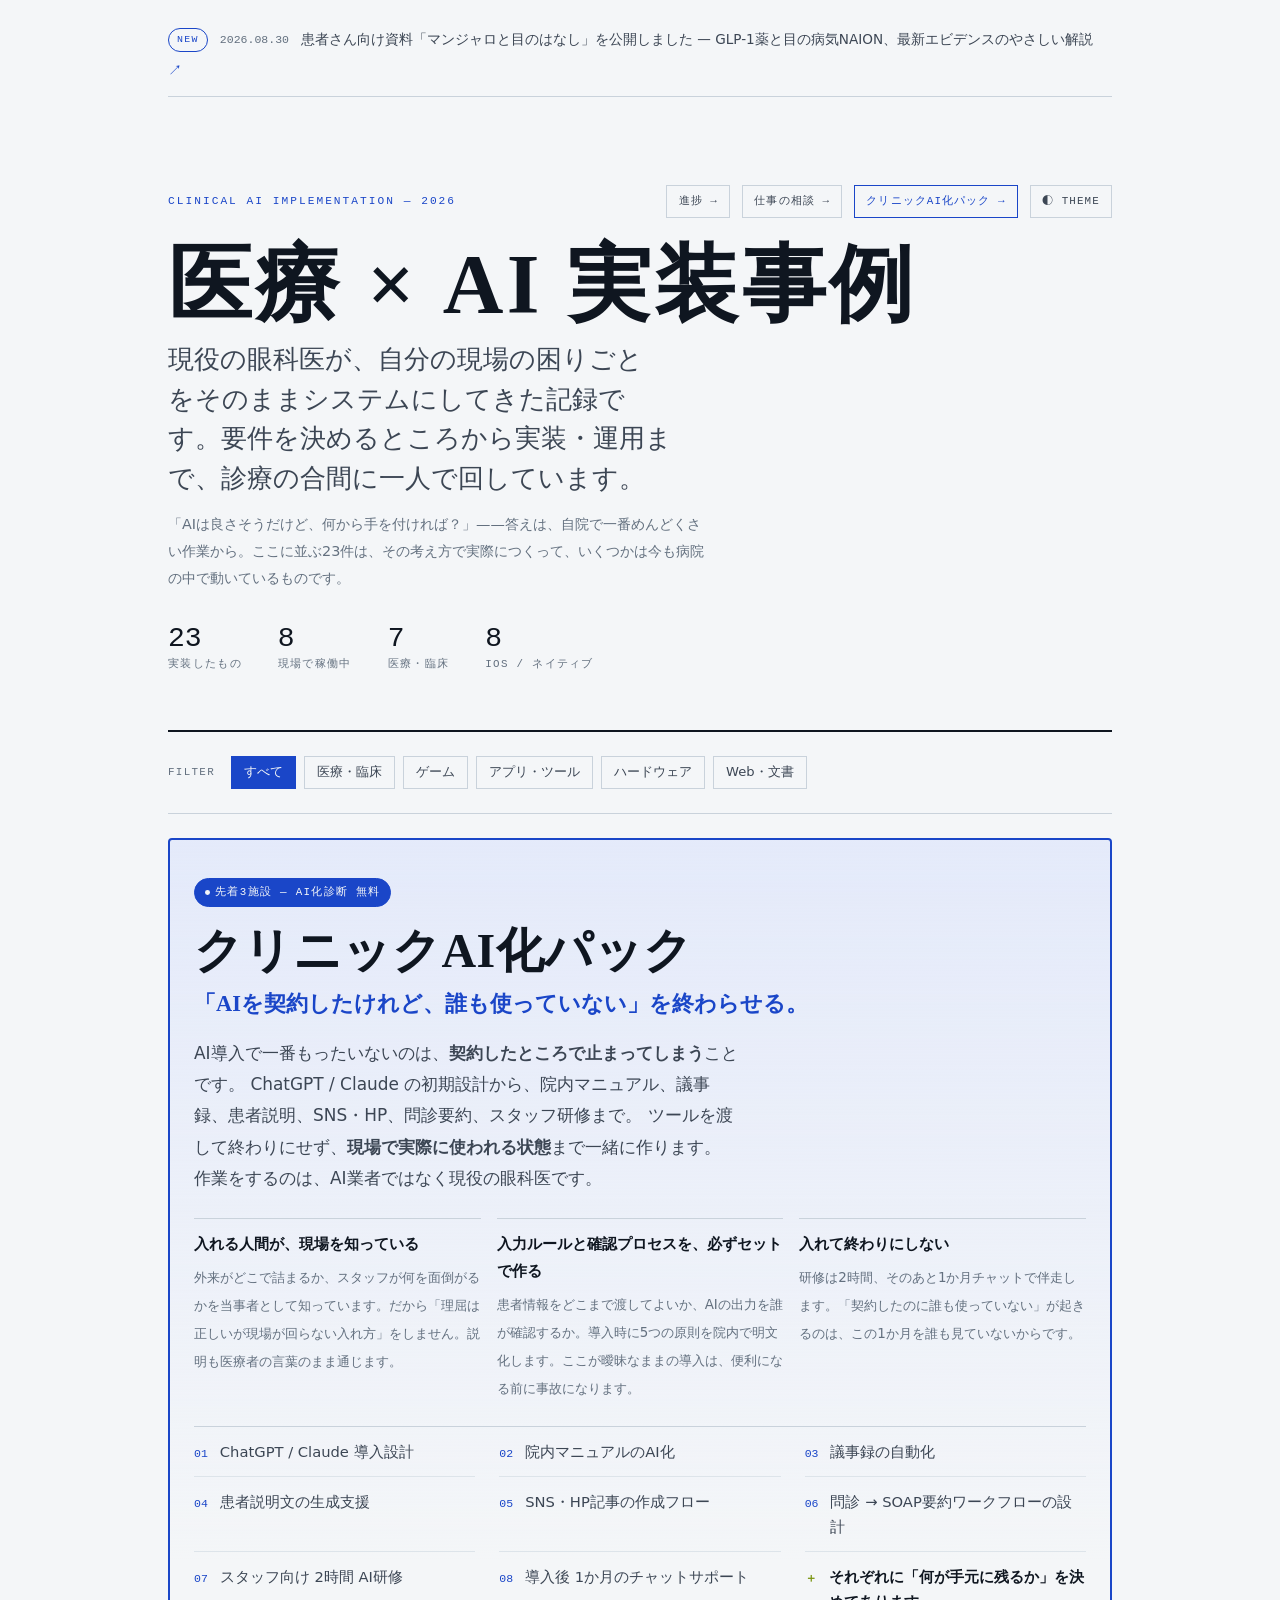
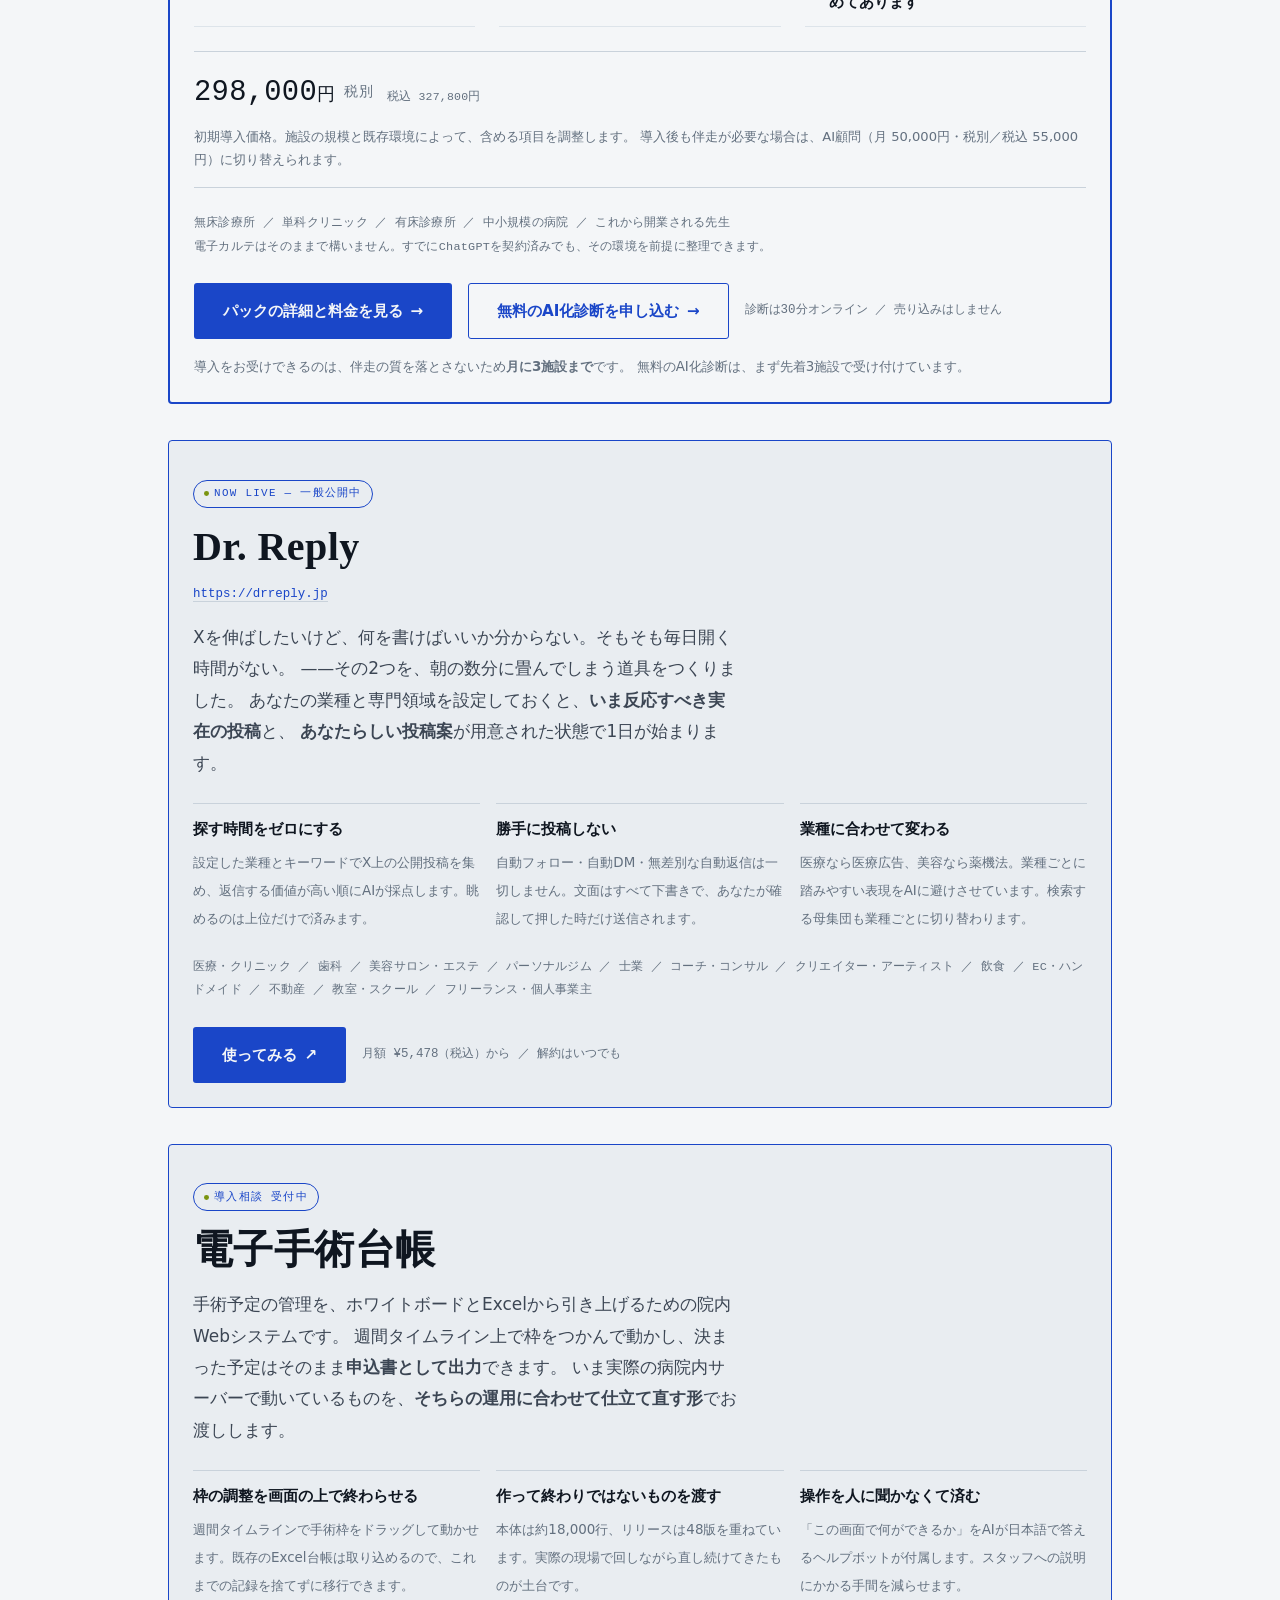
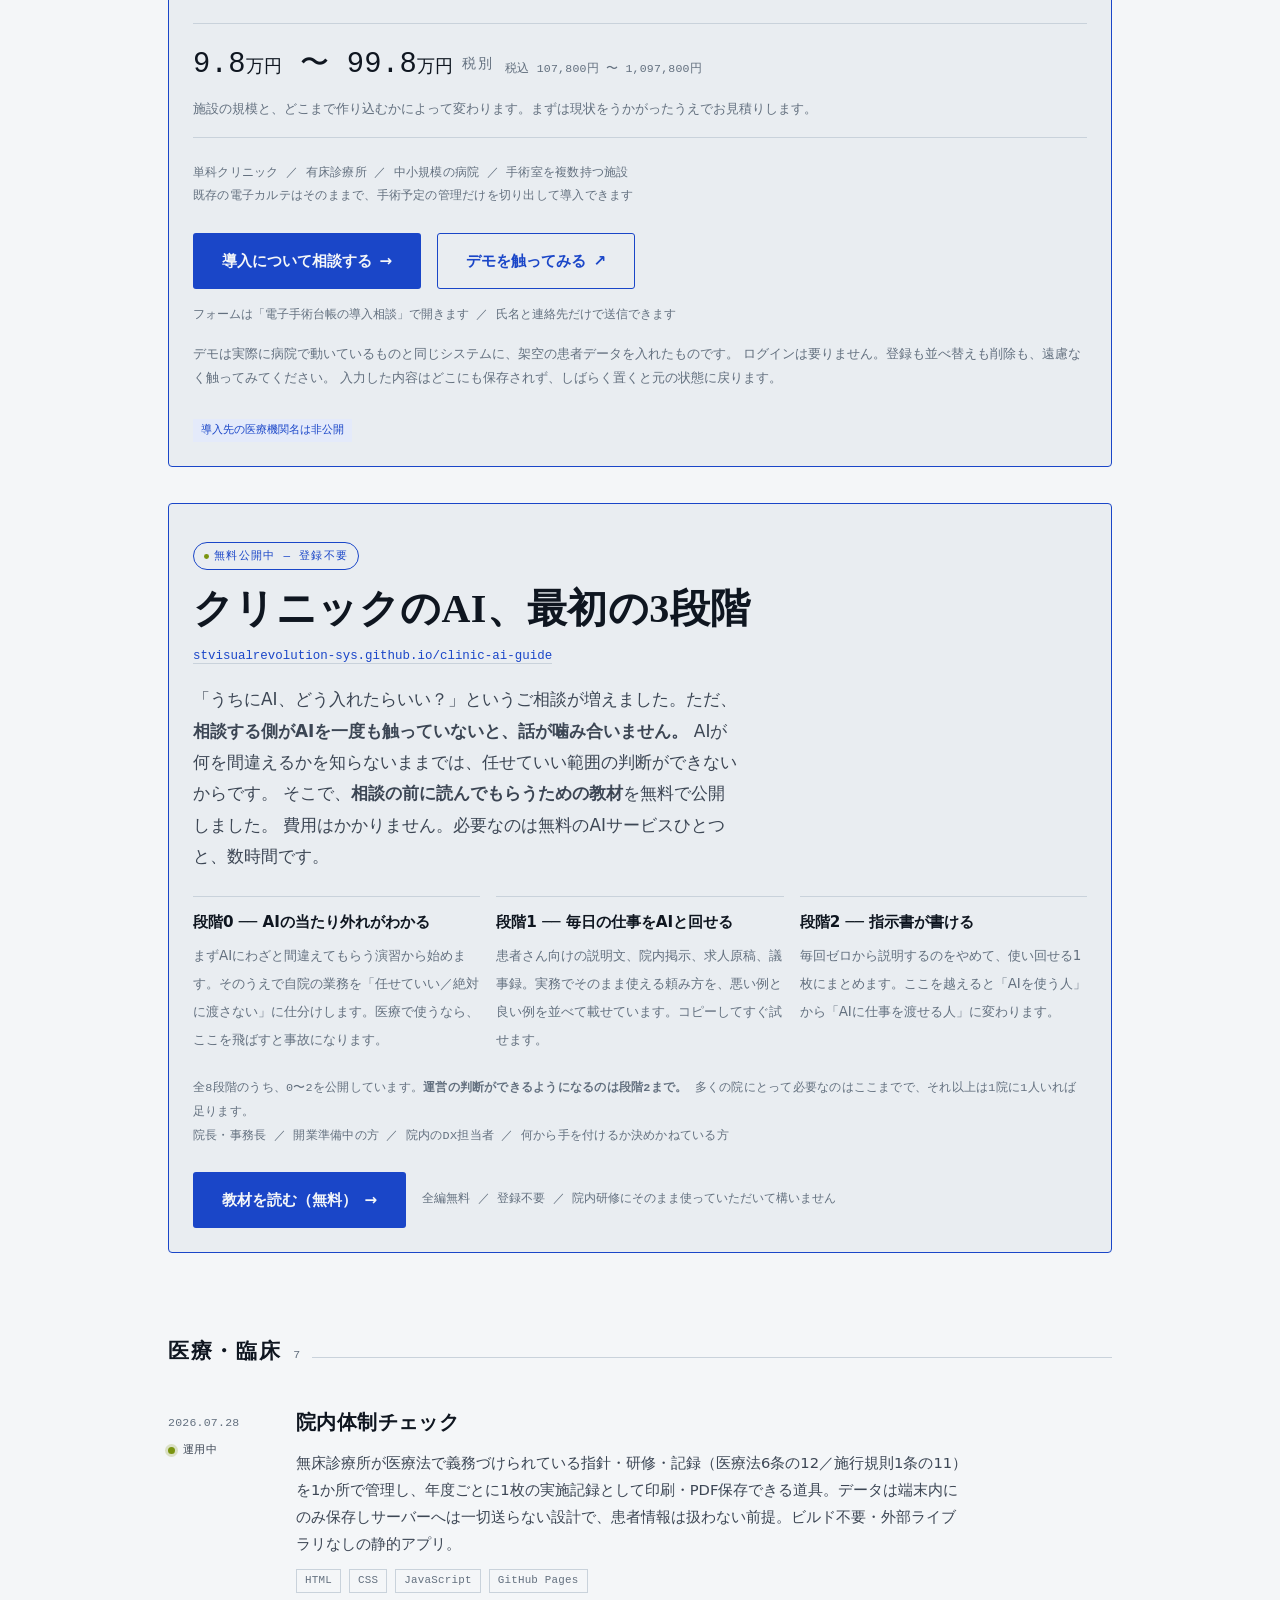
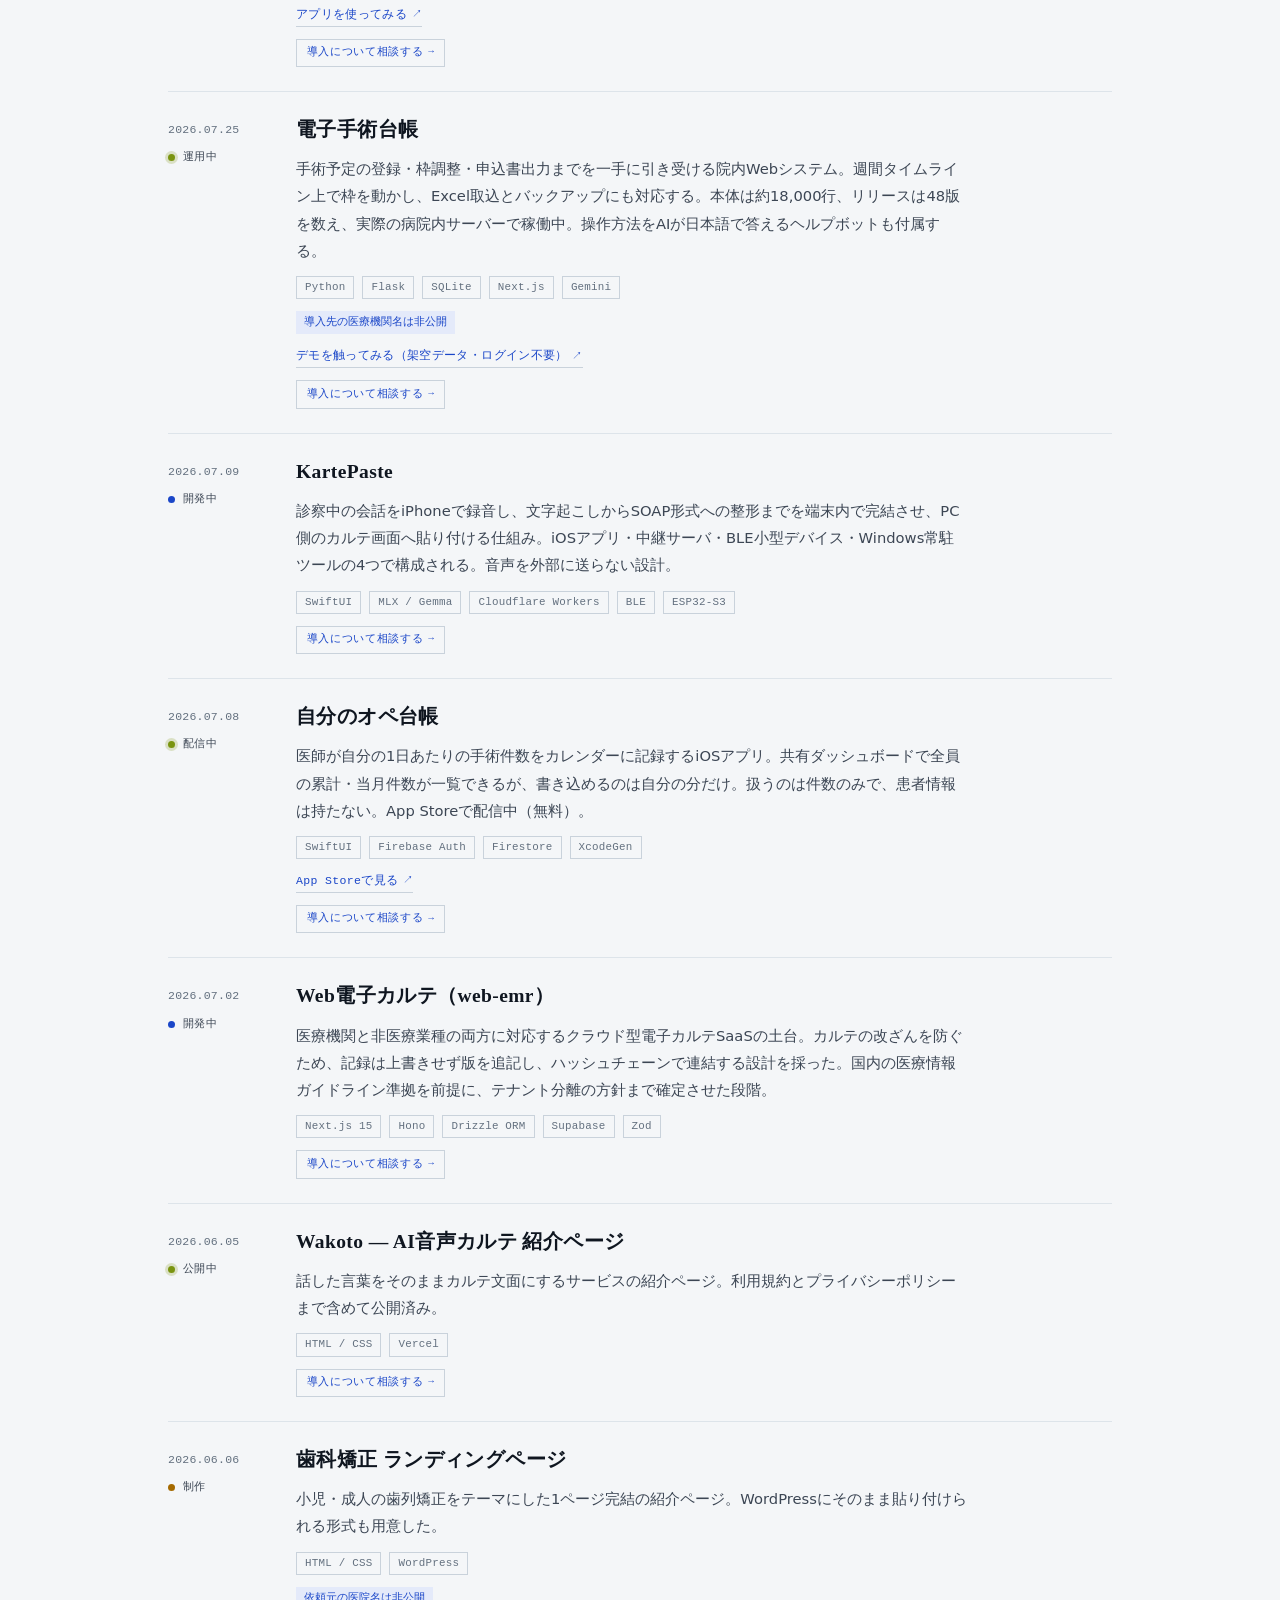
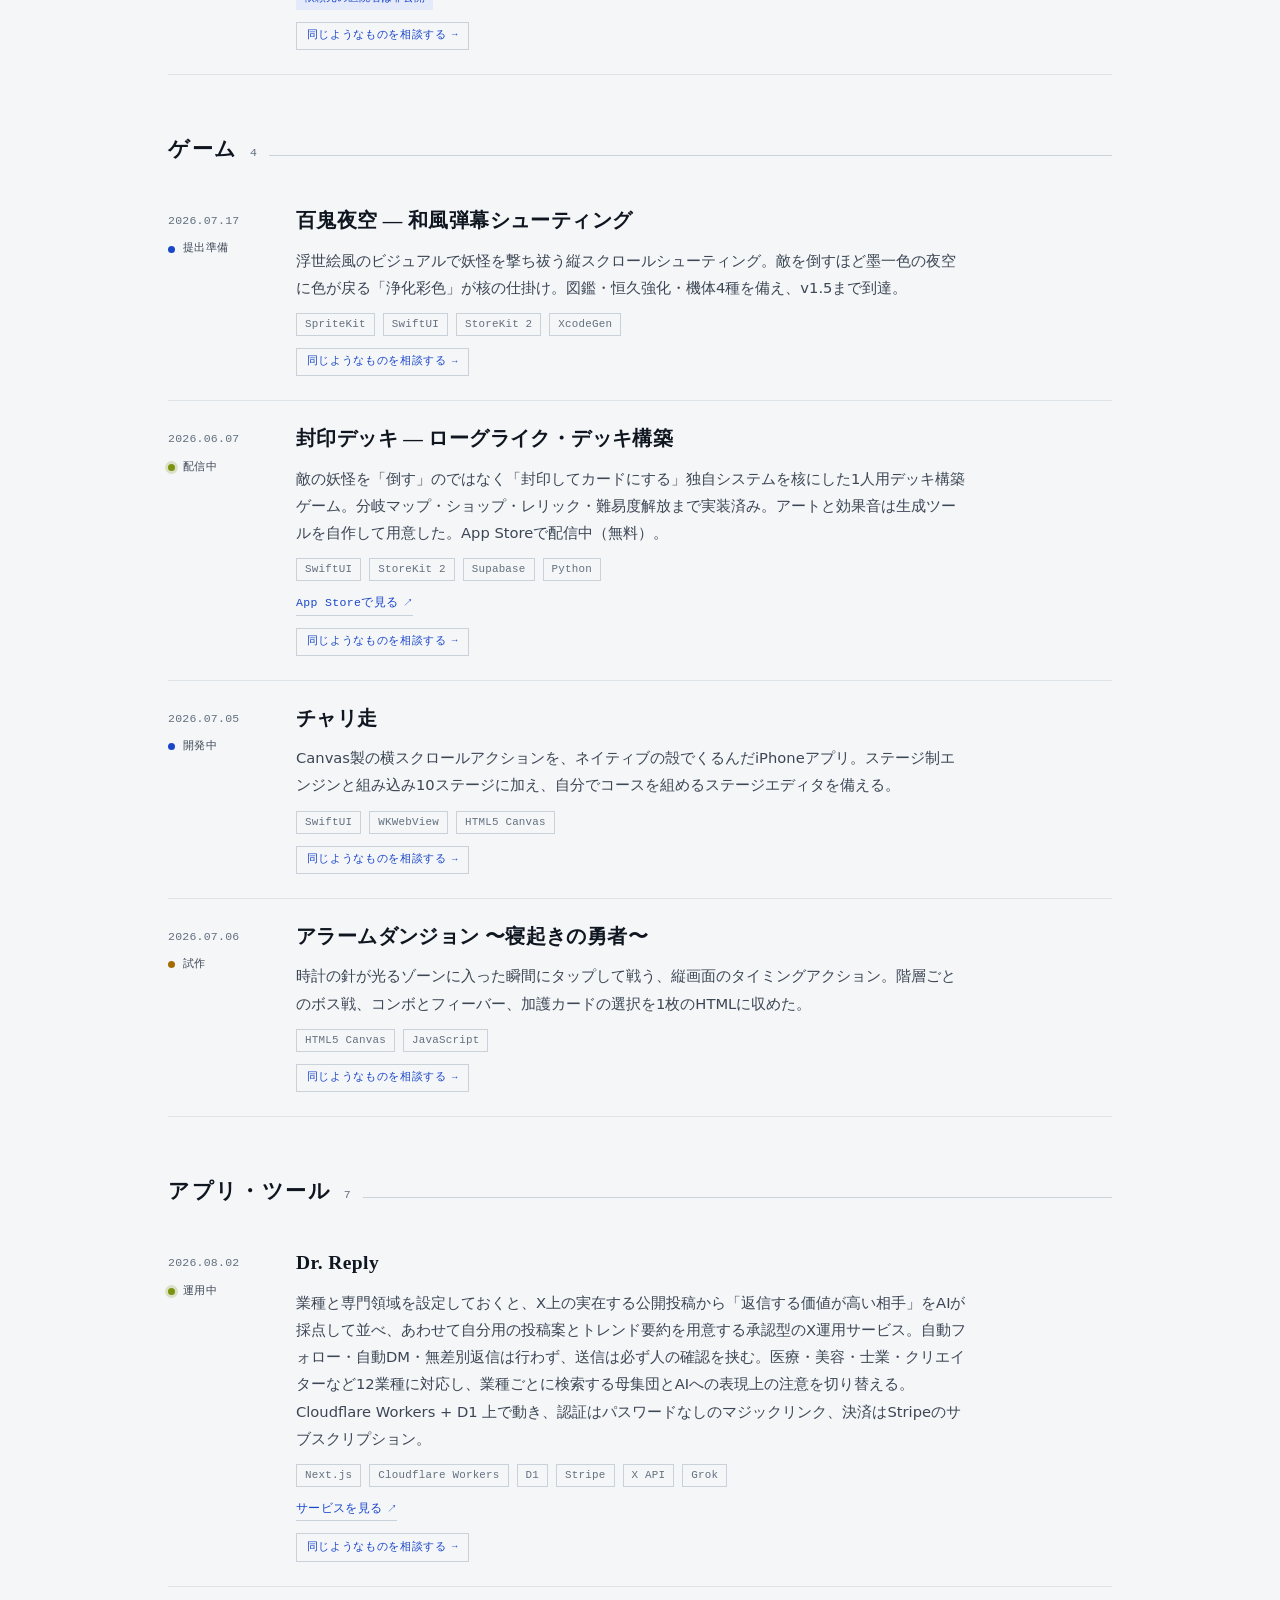
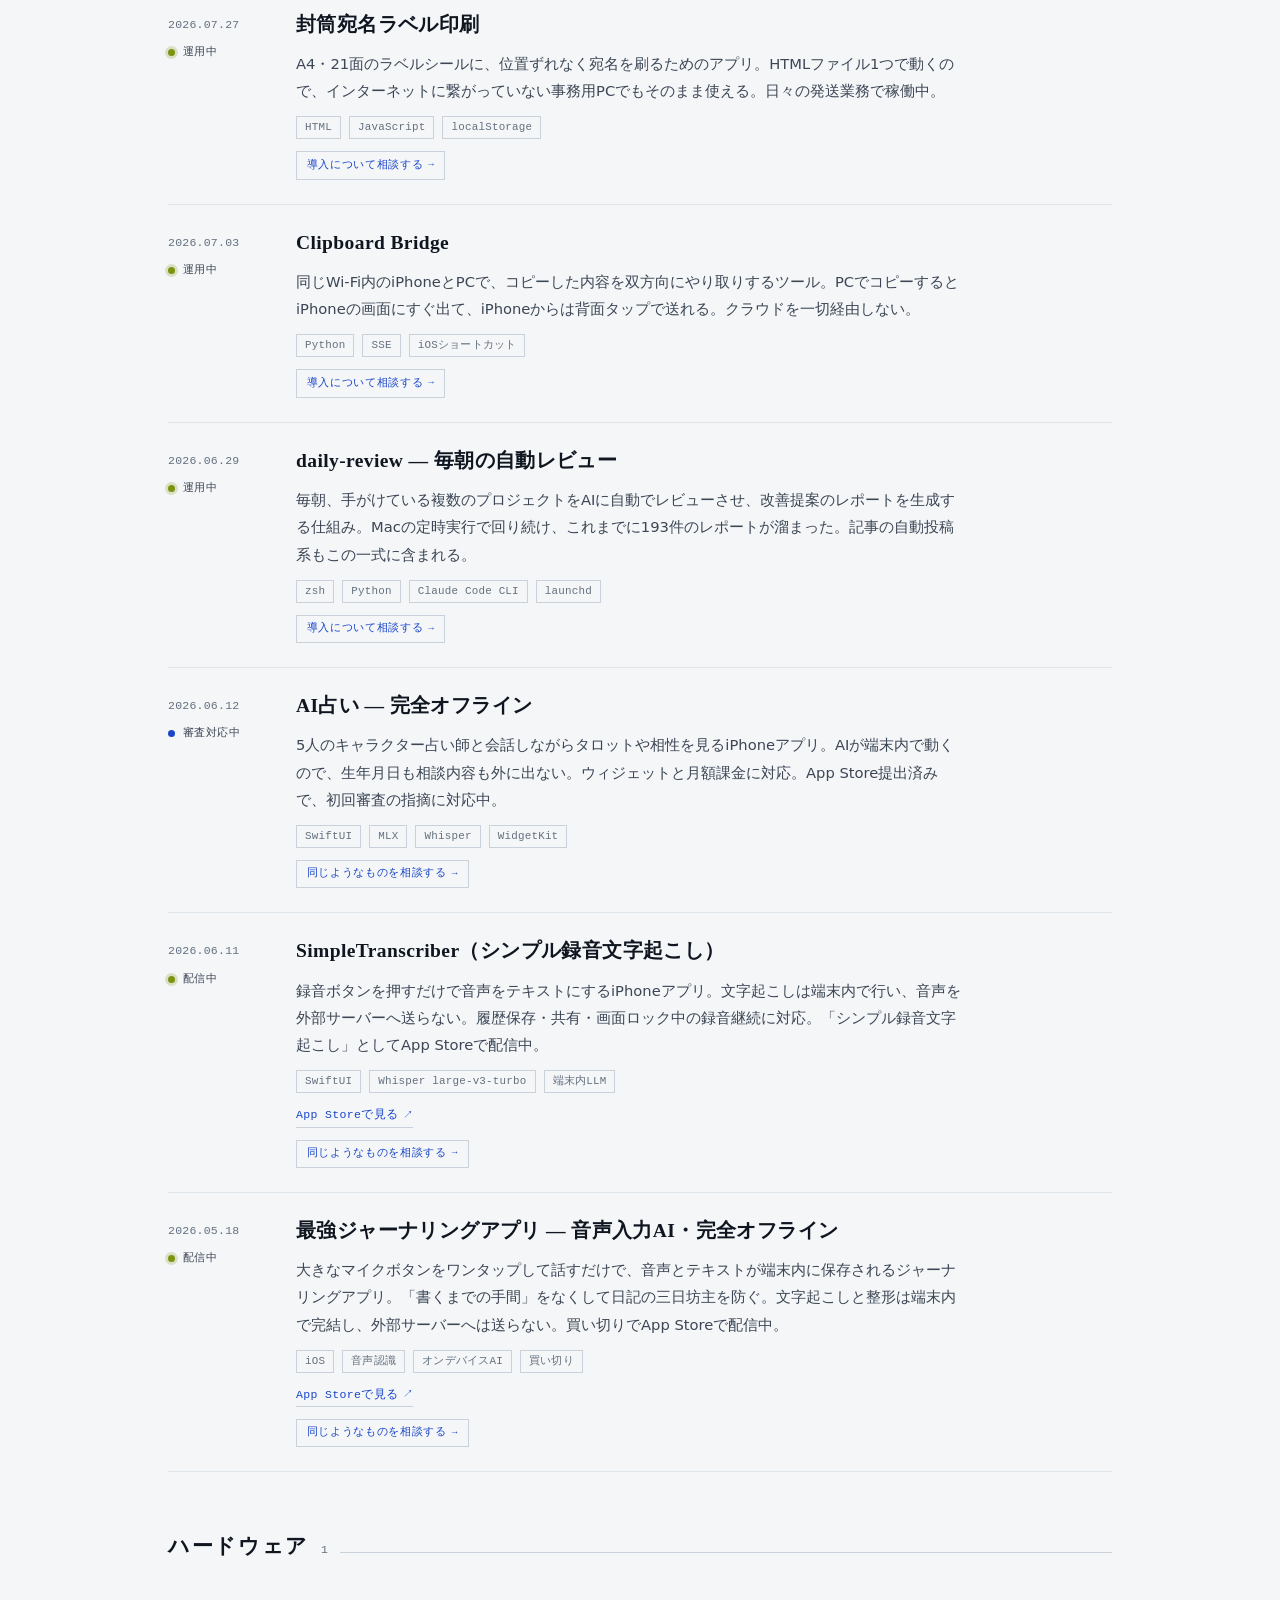
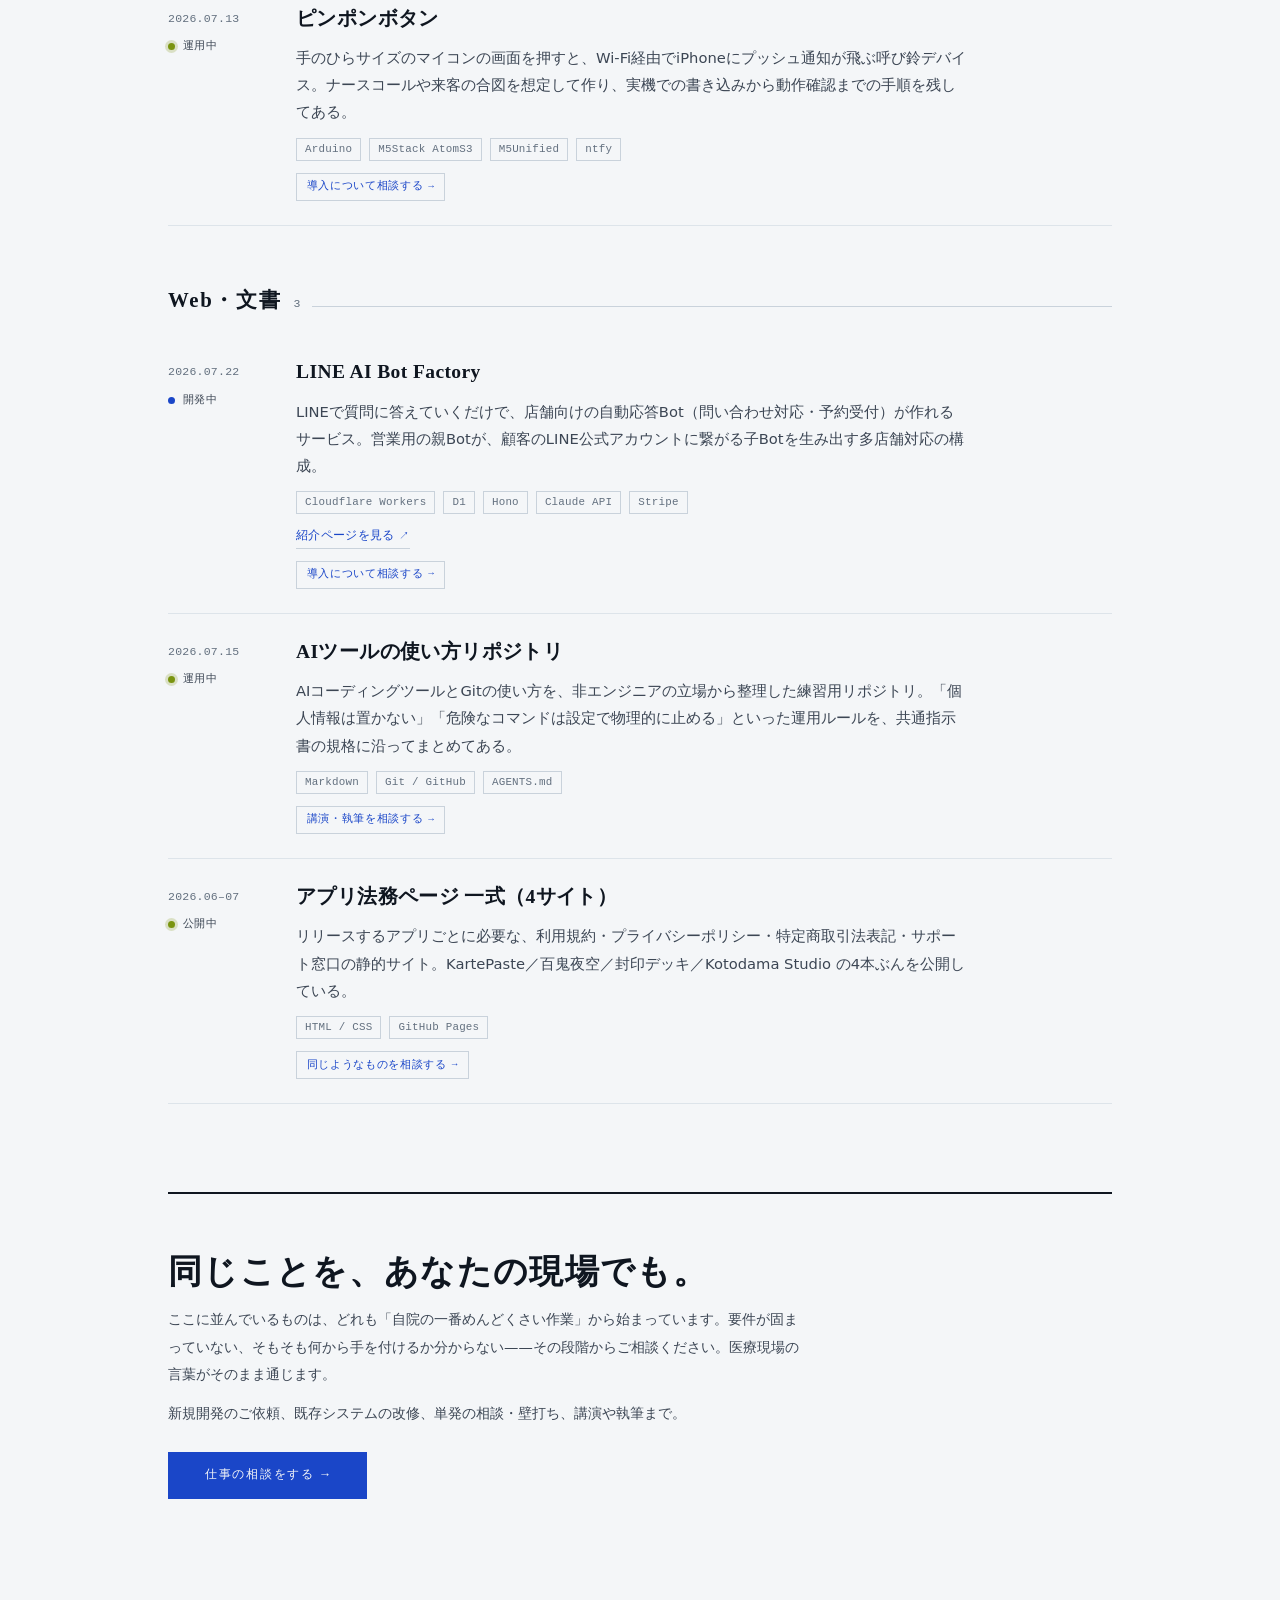
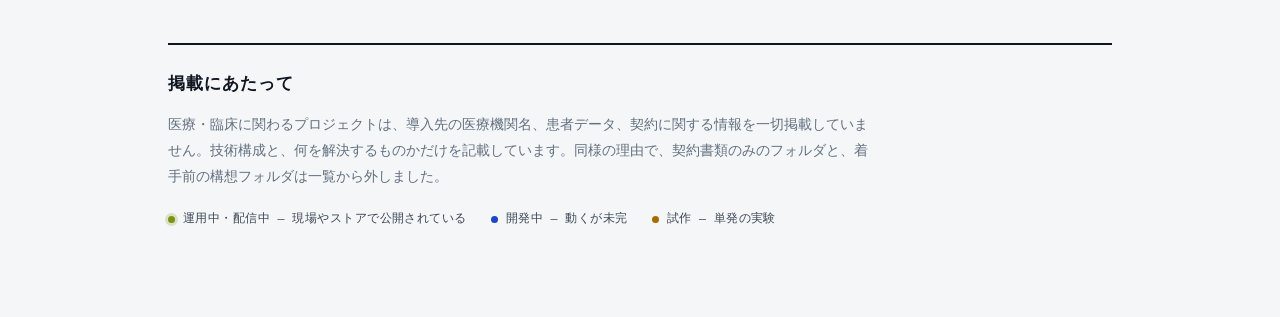
==== commit e08644b7: "トップにお知らせバーを追加: 患者向け資料「マンジャロと目のはなし」へのリンク Co-Authored-By: Claude Fable 5 <noreply@anthropic.com> Claud" ====
--- a/index.html
+++ b/index.html
@@ -316,6 +316,39 @@
 
   .theme-toggle.cta { border-color: var(--cobalt); color: var(--cobalt); }
   .theme-toggle.cta:hover { background: var(--cobalt); color: var(--ground); }
+
+  /* ── ページ最上部のお知らせバー ── */
+  .notice-bar {
+    display: flex;
+    align-items: center;
+    flex-wrap: wrap;
+    gap: var(--s2) var(--s3);
+    padding: var(--s3) 0;
+    margin-top: var(--s4);
+    border-bottom: 1px solid var(--rule);
+    text-decoration: none;
+    color: var(--ink-soft);
+    font-size: .85rem;
+    transition: color .15s;
+  }
+  .notice-bar:hover { color: var(--cobalt); }
+  .notice-tag {
+    font-family: var(--f-data);
+    font-size: .62rem;
+    letter-spacing: .14em;
+    color: var(--cobalt);
+    border: 1px solid var(--cobalt);
+    border-radius: 999px;
+    padding: .2em .8em;
+    flex-shrink: 0;
+  }
+  .notice-date {
+    font-family: var(--f-data);
+    font-size: .72rem;
+    color: var(--slate);
+    flex-shrink: 0;
+  }
+  .notice-arrow { font-family: var(--f-data); color: var(--cobalt); }
 </style>
 <style>
   /* ─────────────────────────────────────────────
@@ -809,6 +842,13 @@
 <body>
 
 <div class="wrap">
+
+  <a class="notice-bar" href="https://naion-patient-guide.vercel.app" target="_blank" rel="noopener">
+    <span class="notice-tag">NEW</span>
+    <span class="notice-date">2026.08.30</span>
+    <span class="notice-text">患者さん向け資料「マンジャロと目のはなし」を公開しました — GLP-1薬と目の病気NAION、最新エビデンスのやさしい解説</span>
+    <span class="notice-arrow">↗</span>
+  </a>
 
   <header class="masthead">
     <div class="topline">
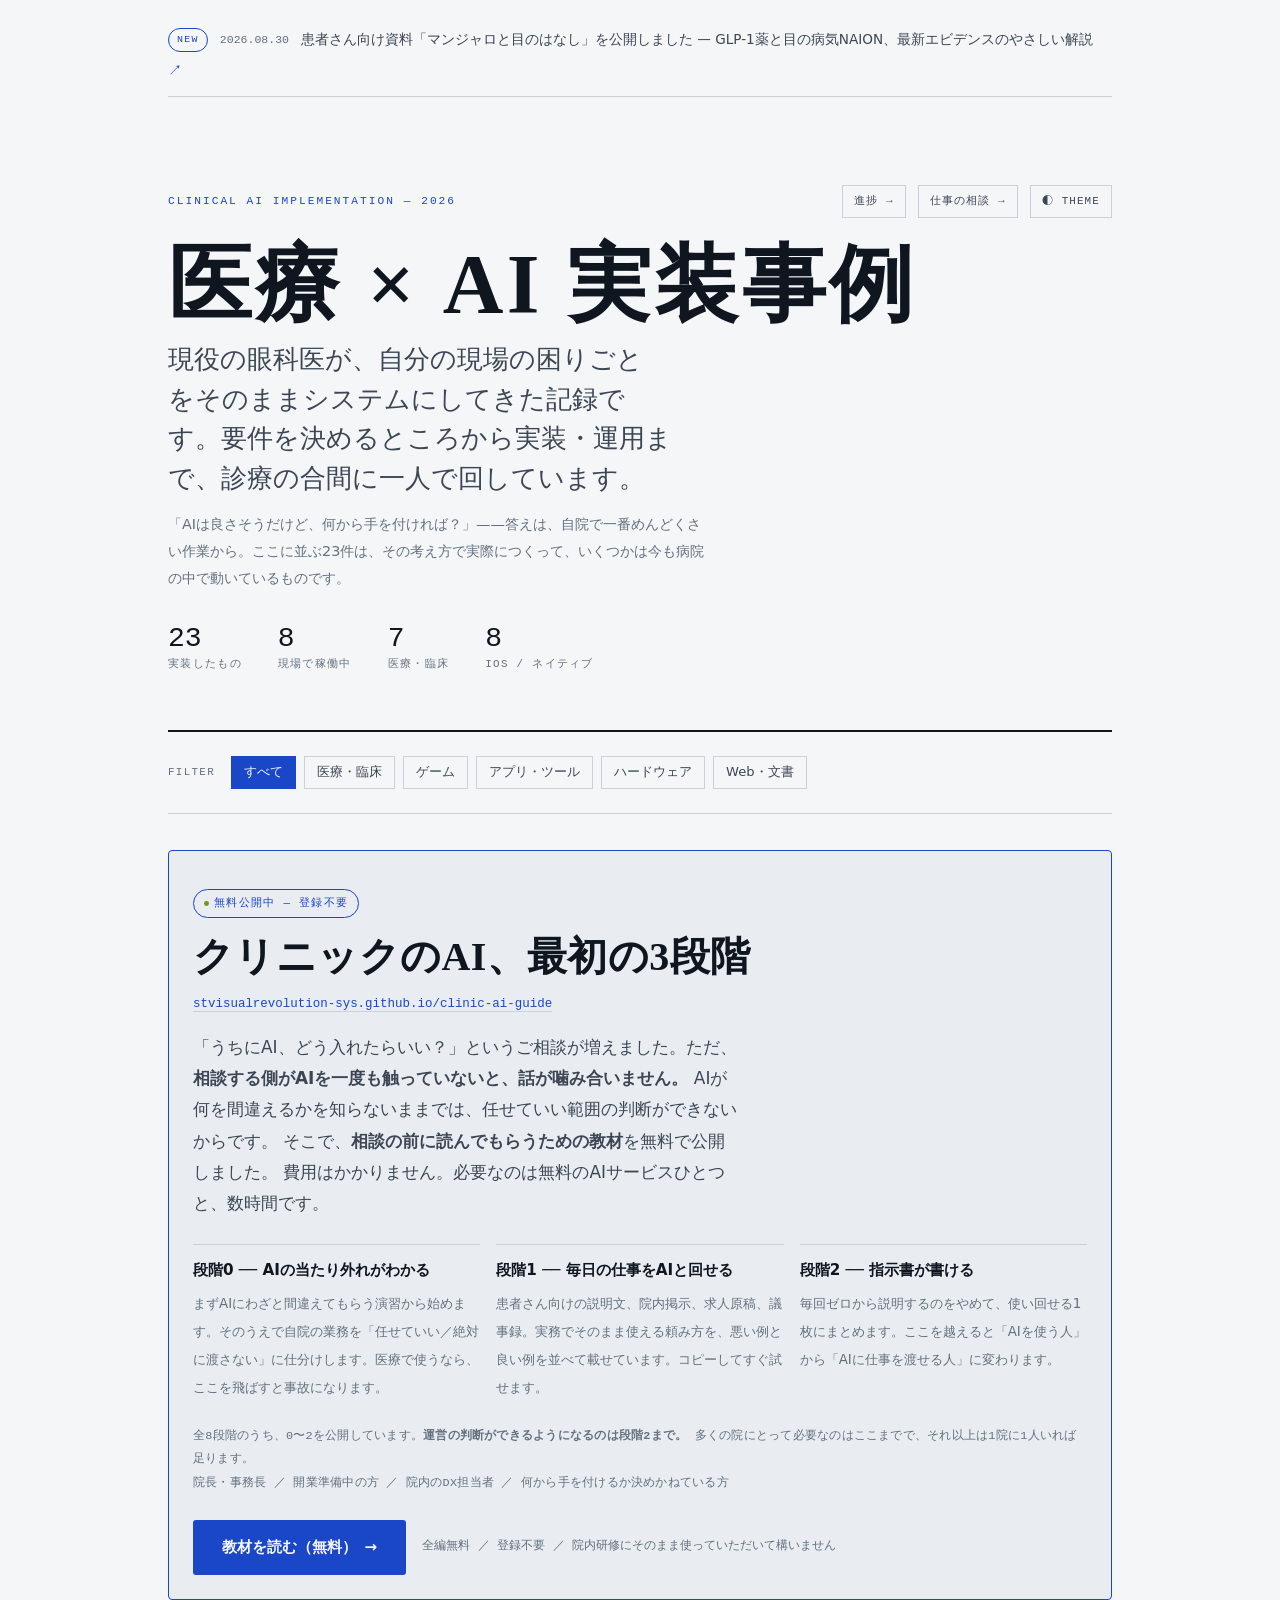
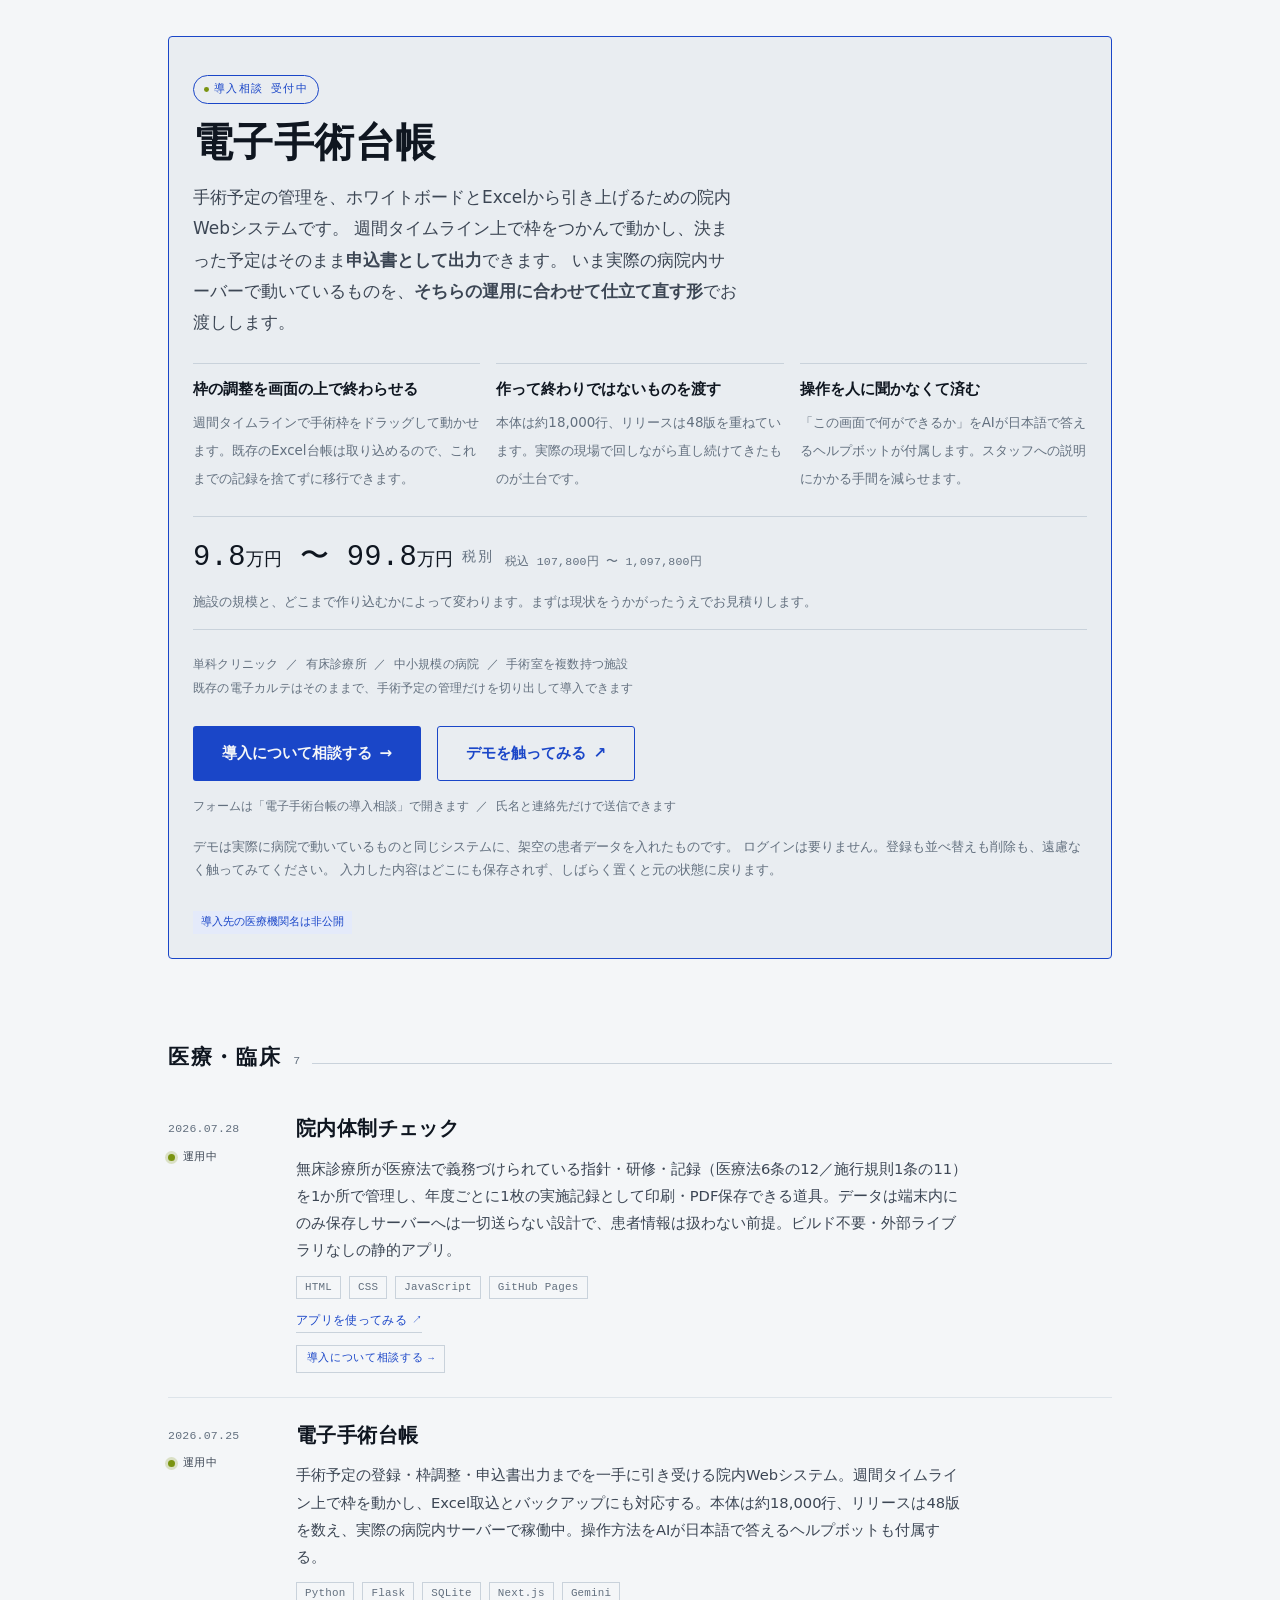
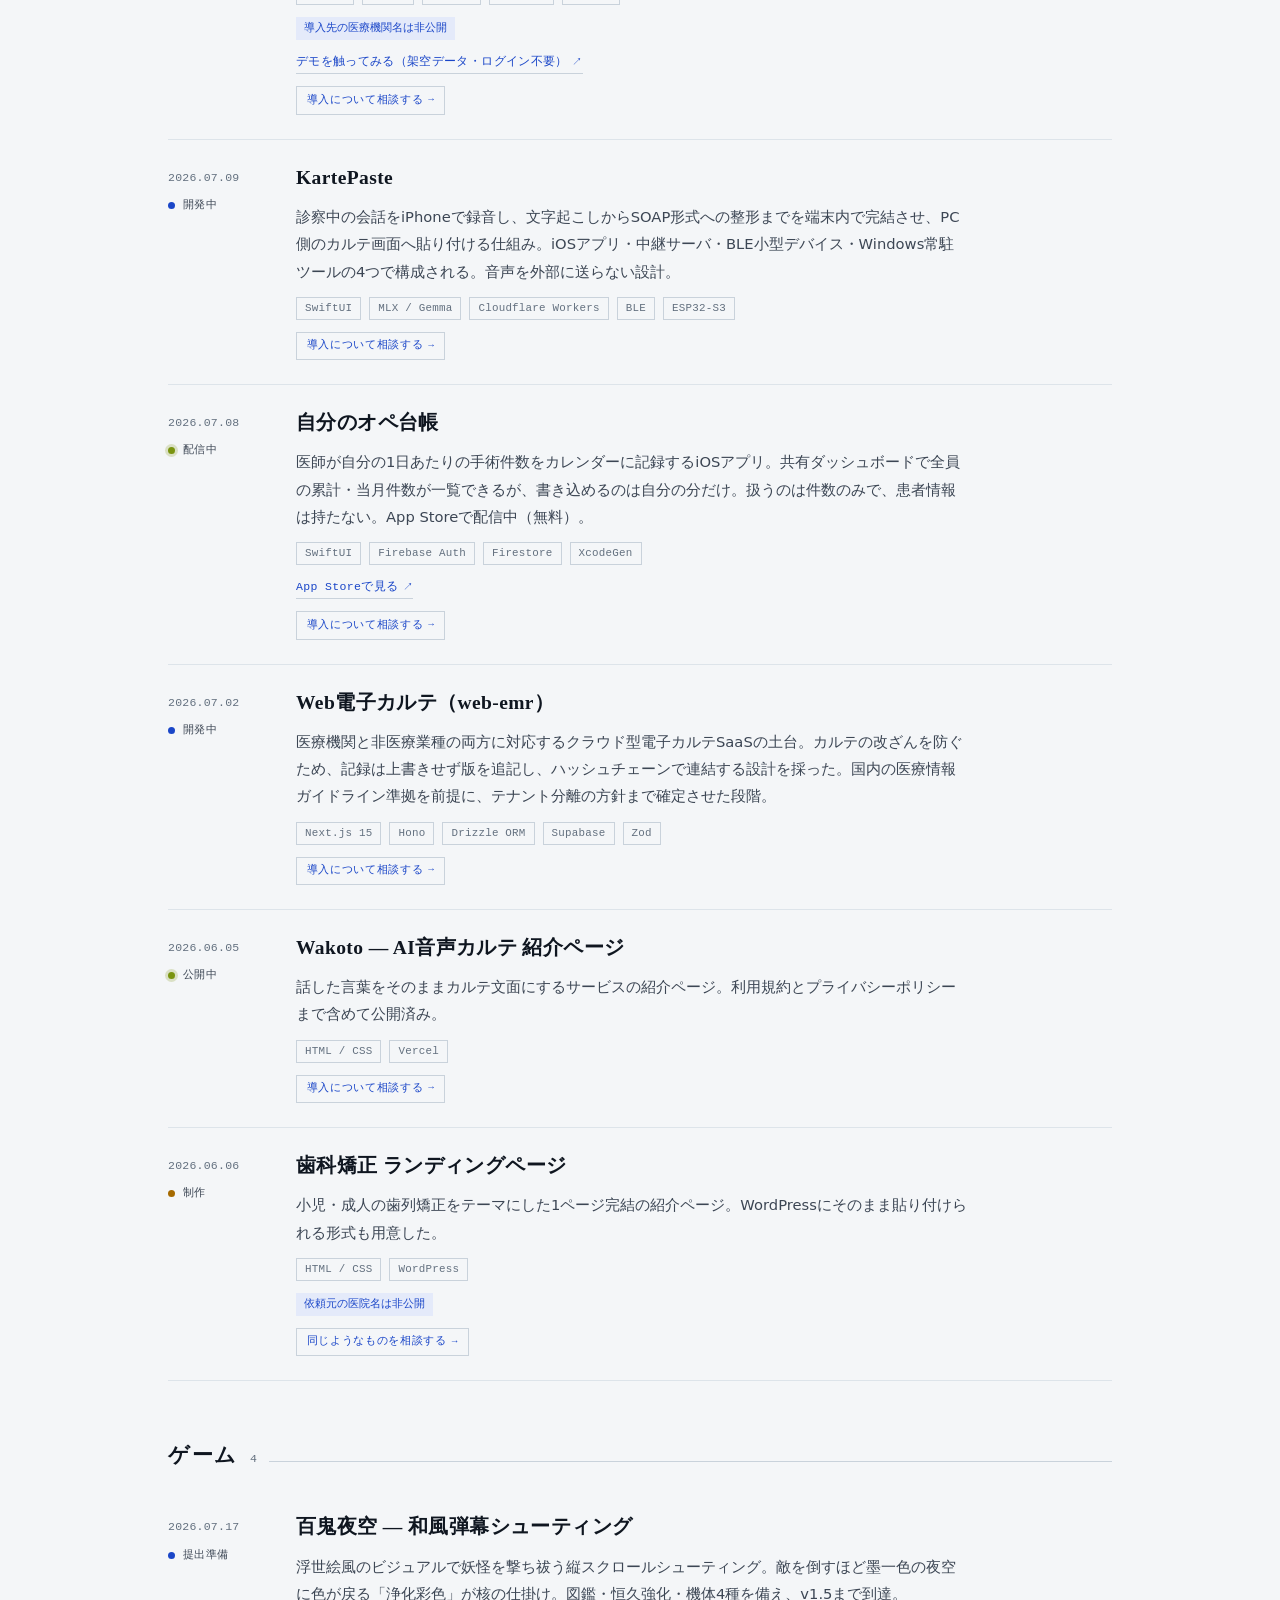
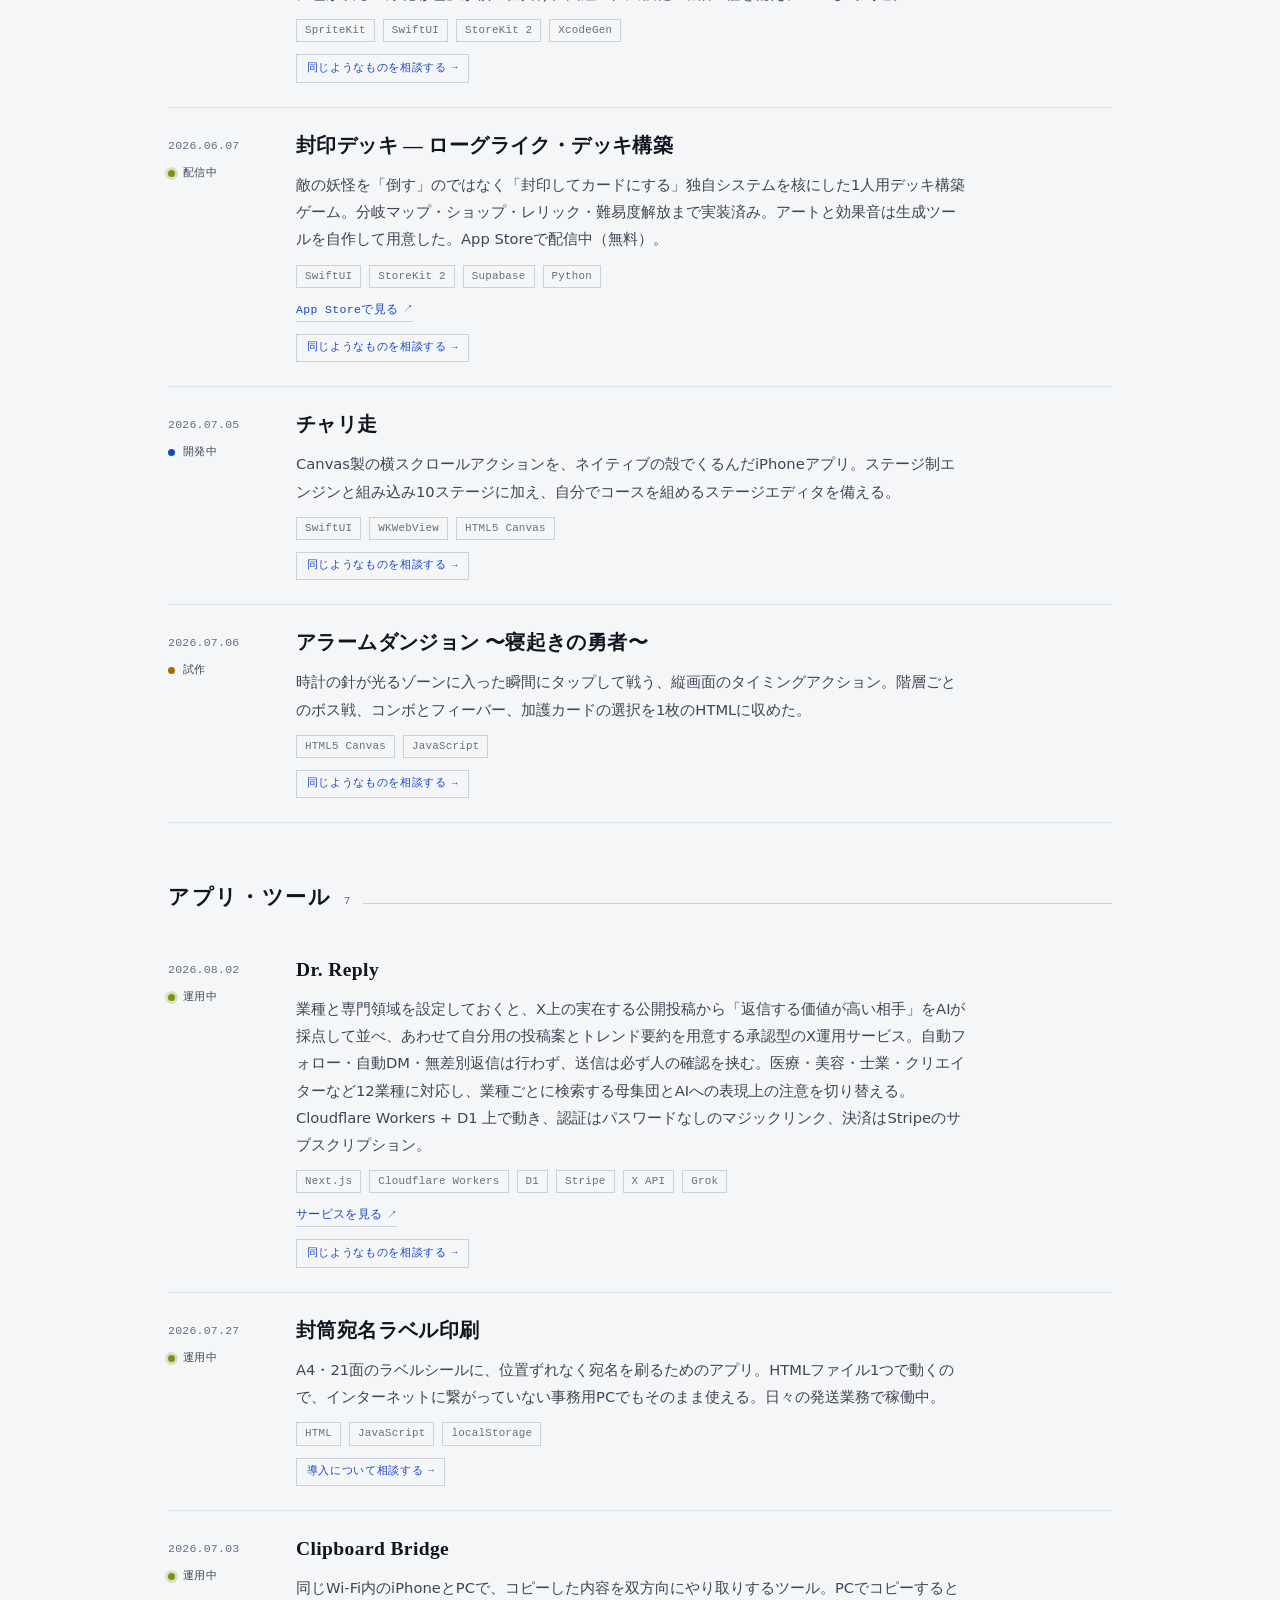
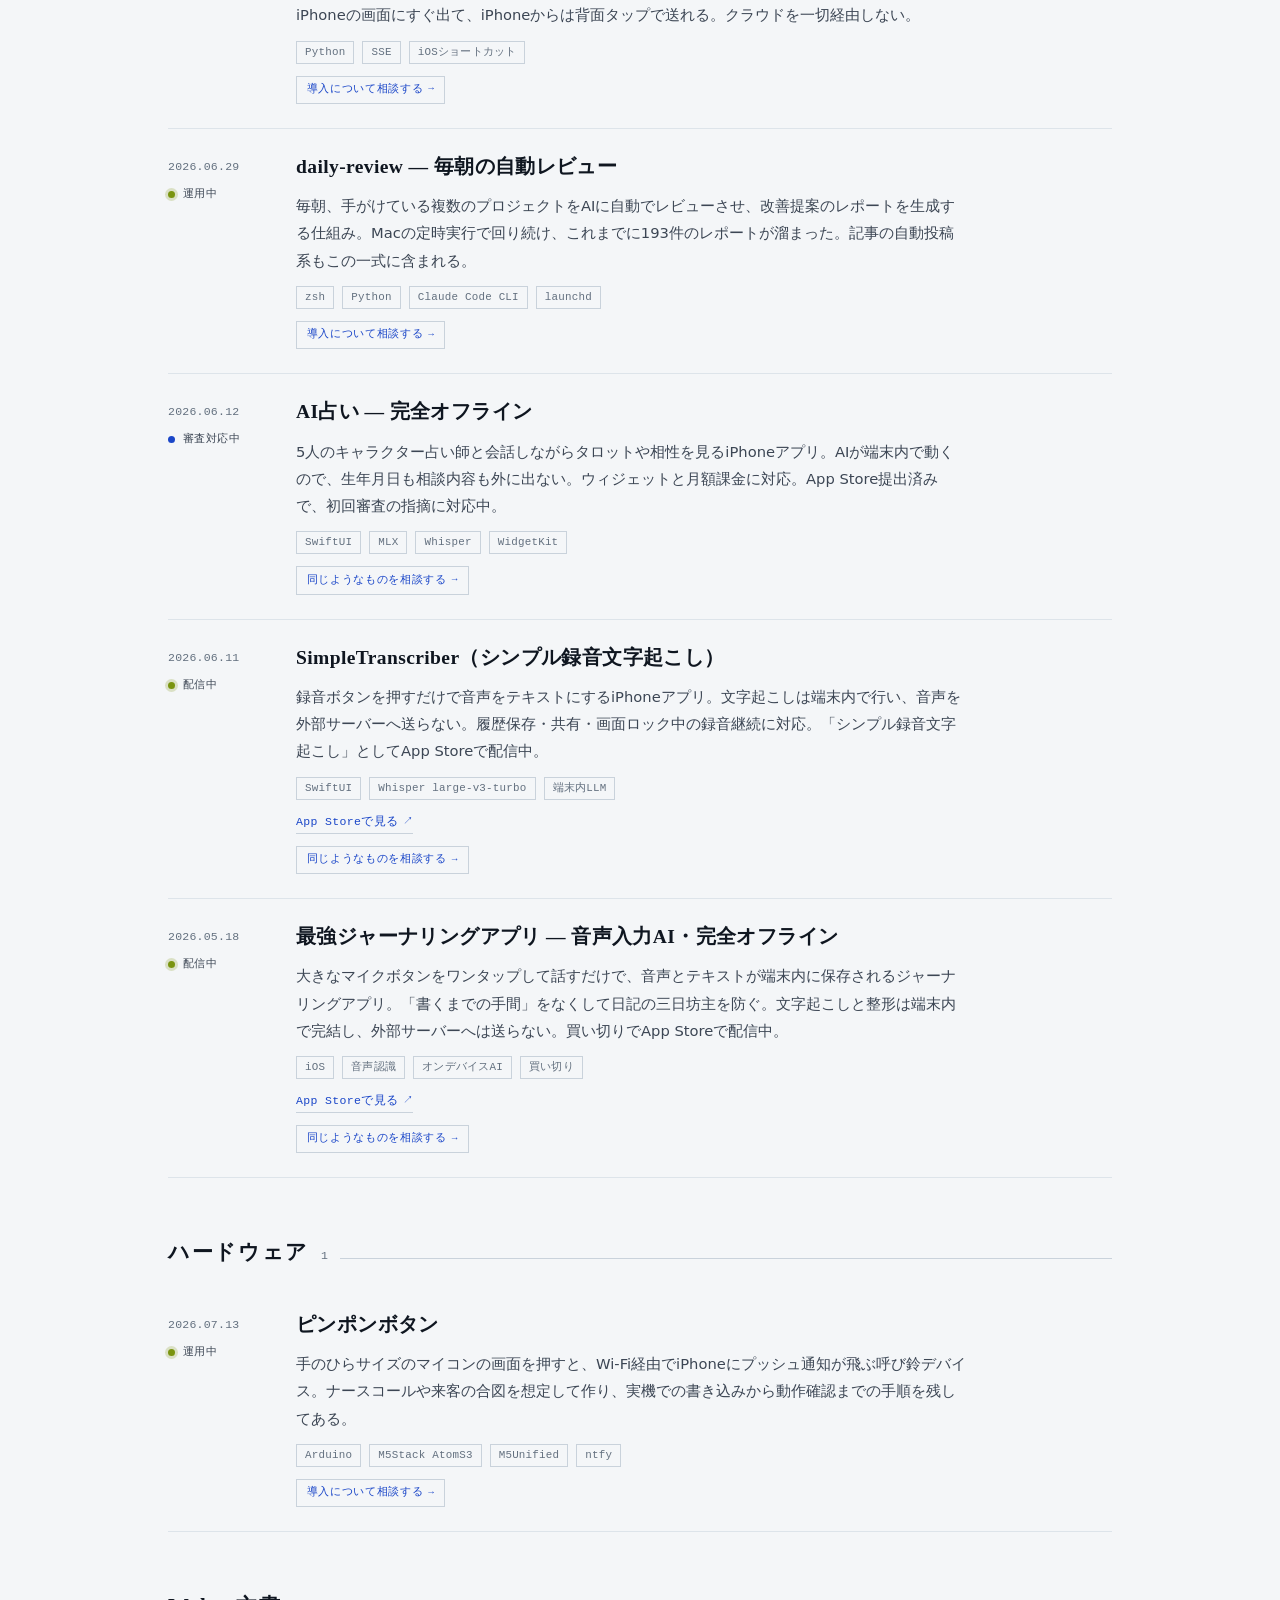
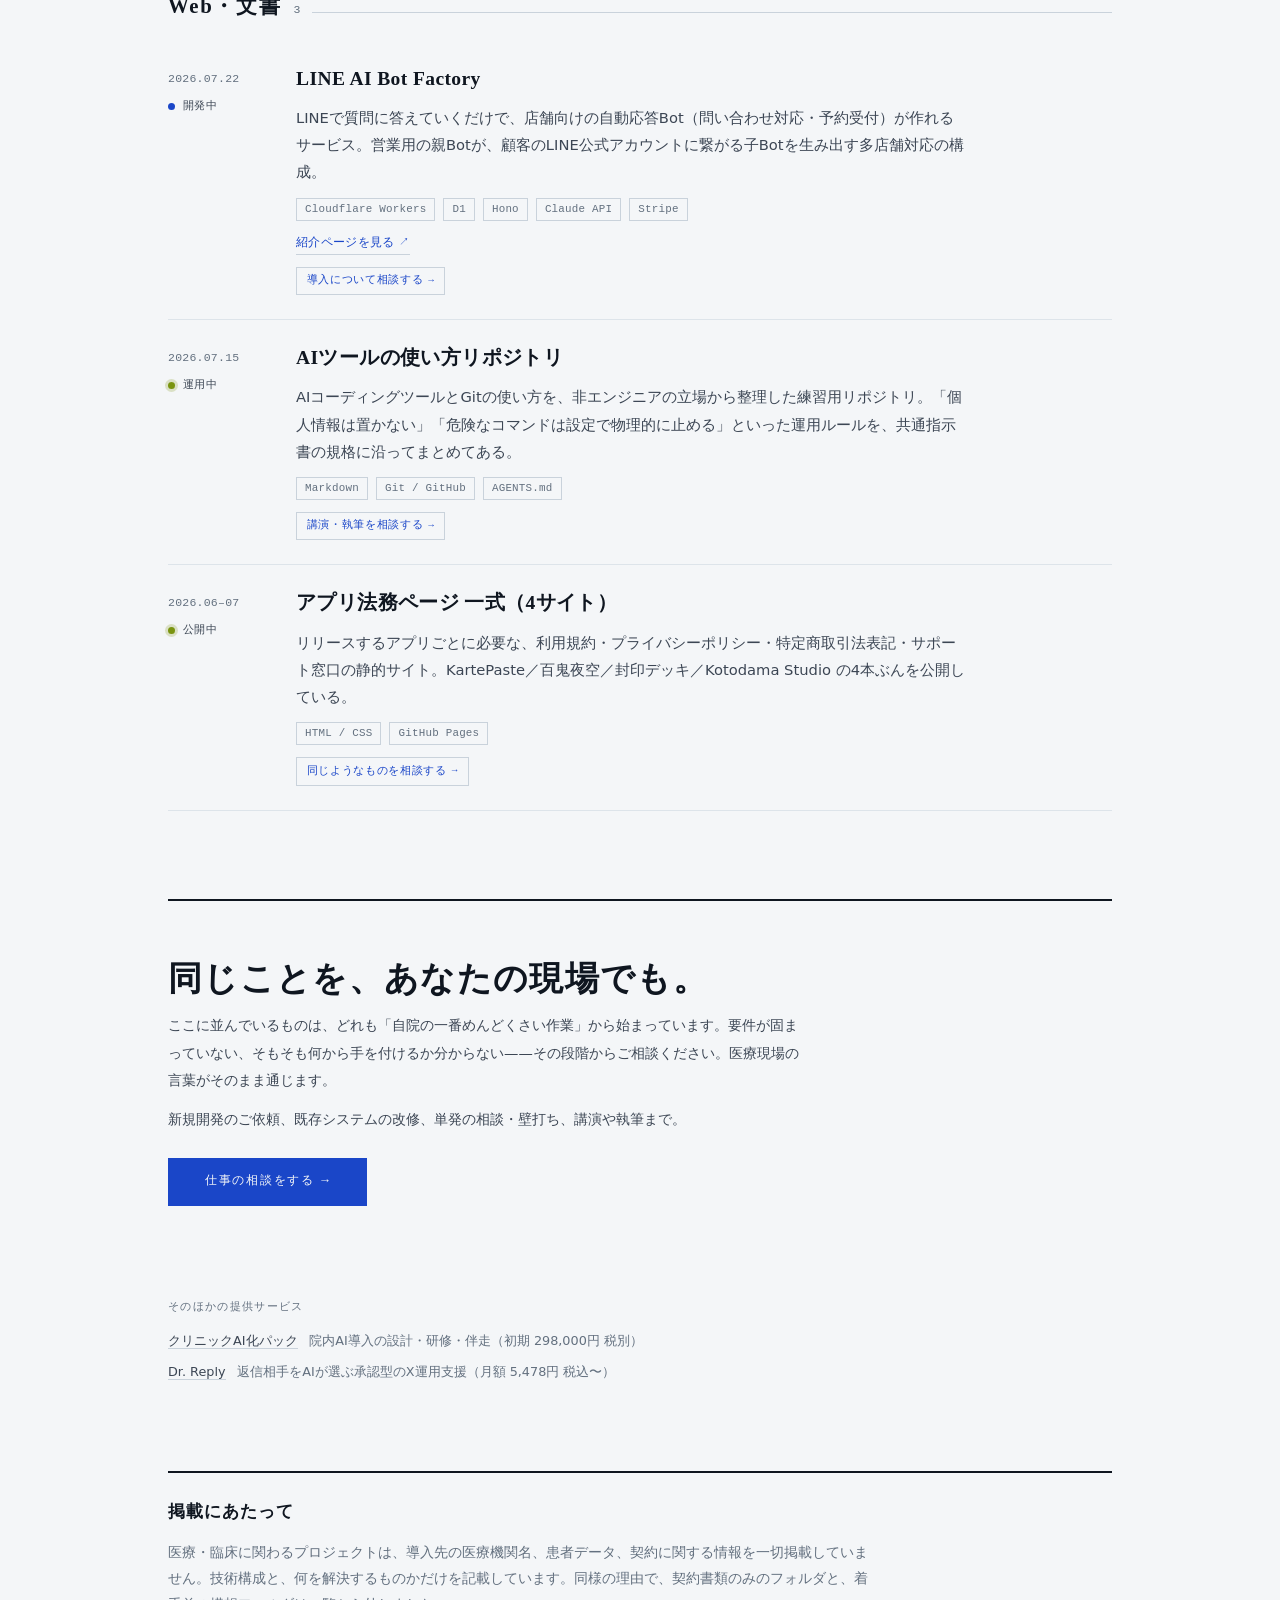
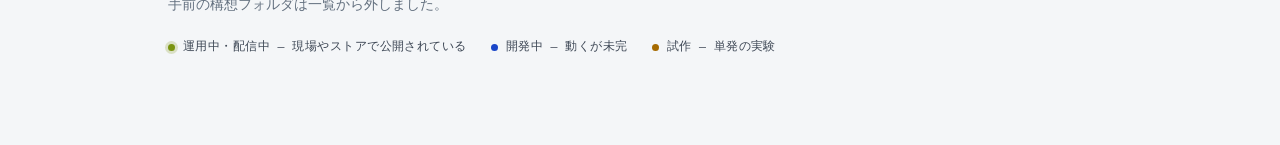
==== commit dccd0eb9: "トップの掲載を整理：無料教材と電子手術台帳だけを上位に、AI化パックとDr. Replyは最下部の1行表記へ Co-Authored-By: Claude Fable 5 <noreply@anthr" ====
--- a/index.html
+++ b/index.html
@@ -792,6 +792,49 @@
   .cta-link:hover { opacity: .85; }
   .cta-link:focus-visible { outline: 2px solid var(--cobalt); outline-offset: 3px; }
 
+  /* ── そのほかの提供サービス（一行ずつの控えめな表記） ── */
+
+  .services-min {
+    margin-top: var(--s6);
+    display: flex;
+    flex-direction: column;
+    gap: var(--s3);
+  }
+
+  .services-min h2 {
+    font-family: var(--f-data);
+    font-size: .7rem;
+    font-weight: 400;
+    letter-spacing: .12em;
+    color: var(--slate);
+    margin: 0;
+  }
+
+  .services-min ul {
+    list-style: none;
+    margin: 0;
+    padding: 0;
+    display: flex;
+    flex-direction: column;
+    gap: var(--s2);
+  }
+
+  .services-min li {
+    font-size: .8rem;
+    line-height: 1.8;
+    color: var(--slate);
+  }
+
+  .services-min a {
+    color: var(--ink-soft);
+    text-decoration: none;
+    border-bottom: 1px solid var(--rule);
+  }
+  .services-min a:hover { color: var(--cobalt); border-bottom-color: var(--cobalt); }
+  .services-min a:focus-visible { outline: 2px solid var(--cobalt); outline-offset: 2px; }
+
+  .services-min li span { margin-left: .6em; }
+
   /* ── 注記 ──────────────────────────────────── */
 
   .note {
@@ -856,7 +899,6 @@
       <div class="top-actions">
         <a class="theme-toggle" href="progress.html">進捗 →</a>
         <a class="theme-toggle" href="contact.html">仕事の相談 →</a>
-        <a class="theme-toggle cta" href="clinic-ai-pack.html">クリニックAI化パック →</a>
         <button class="theme-toggle" id="themeToggle" type="button" aria-label="配色を切り替える">◐ THEME</button>
       </div>
     </div>
@@ -885,110 +927,44 @@
 
   <main>
 
-    <!-- ══ 主力：クリニックAI化パック ══════════════ -->
-    <!-- 詳細は clinic-ai-pack.html。ここは入口なので、中身を書きすぎないこと -->
-    <section class="featured featured-hero" id="ai-pack" aria-labelledby="pack-title">
-      <span class="featured-flag"><span class="dot"></span>先着3施設 — AI化診断 無料</span>
-      <h2 id="pack-title">クリニックAI化パック</h2>
-      <p class="featured-kicker">「AIを契約したけれど、誰も使っていない」を終わらせる。</p>
+    <!-- ══ 注目：クリニックのAI、最初の3段階（無料教材） ══ -->
+    <section class="featured featured-sub" aria-labelledby="guide-title">
+      <span class="featured-flag"><span class="dot"></span>無料公開中 — 登録不要</span>
+      <h2 id="guide-title">クリニックのAI、最初の3段階</h2>
+      <a class="featured-url" href="https://stvisualrevolution-sys.github.io/clinic-ai-guide/">stvisualrevolution-sys.github.io/clinic-ai-guide</a>
 
       <p class="featured-lead">
-        AI導入で一番もったいないのは、<strong>契約したところで止まってしまう</strong>ことです。
-        ChatGPT / Claude の初期設計から、院内マニュアル、議事録、患者説明、SNS・HP、問診要約、スタッフ研修まで。
-        ツールを渡して終わりにせず、<strong>現場で実際に使われる状態</strong>まで一緒に作ります。
-        作業をするのは、AI業者ではなく現役の眼科医です。
+        「うちにAI、どう入れたらいい？」というご相談が増えました。ただ、
+        <strong>相談する側がAIを一度も触っていないと、話が噛み合いません。</strong>
+        AIが何を間違えるかを知らないままでは、任せていい範囲の判断ができないからです。
+        そこで、<strong>相談の前に読んでもらうための教材</strong>を無料で公開しました。
+        費用はかかりません。必要なのは無料のAIサービスひとつと、数時間です。
       </p>
 
       <ul class="featured-points">
         <li>
-          <b>入れる人間が、現場を知っている</b>
-          <span>外来がどこで詰まるか、スタッフが何を面倒がるかを当事者として知っています。だから「理屈は正しいが現場が回らない入れ方」をしません。説明も医療者の言葉のまま通じます。</span>
+          <b>段階0 ── AIの当たり外れがわかる</b>
+          <span>まずAIにわざと間違えてもらう演習から始めます。そのうえで自院の業務を「任せていい／絶対に渡さない」に仕分けします。医療で使うなら、ここを飛ばすと事故になります。</span>
         </li>
         <li>
-          <b>入力ルールと確認プロセスを、必ずセットで作る</b>
-          <span>患者情報をどこまで渡してよいか、AIの出力を誰が確認するか。導入時に5つの原則を院内で明文化します。ここが曖昧なままの導入は、便利になる前に事故になります。</span>
+          <b>段階1 ── 毎日の仕事をAIと回せる</b>
+          <span>患者さん向けの説明文、院内掲示、求人原稿、議事録。実務でそのまま使える頼み方を、悪い例と良い例を並べて載せています。コピーしてすぐ試せます。</span>
         </li>
         <li>
-          <b>入れて終わりにしない</b>
-          <span>研修は2時間、そのあと1か月チャットで伴走します。「契約したのに誰も使っていない」が起きるのは、この1か月を誰も見ていないからです。</span>
+          <b>段階2 ── 指示書が書ける</b>
+          <span>毎回ゼロから説明するのをやめて、使い回せる1枚にまとめます。ここを越えると「AIを使う人」から「AIに仕事を渡せる人」に変わります。</span>
         </li>
       </ul>
 
-      <ul class="pack-list">
-        <li><span class="no">01</span>ChatGPT / Claude 導入設計</li>
-        <li><span class="no">02</span>院内マニュアルのAI化</li>
-        <li><span class="no">03</span>議事録の自動化</li>
-        <li><span class="no">04</span>患者説明文の生成支援</li>
-        <li><span class="no">05</span>SNS・HP記事の作成フロー</li>
-        <li><span class="no">06</span>問診 → SOAP要約ワークフローの設計</li>
-        <li><span class="no">07</span>スタッフ向け 2時間 AI研修</li>
-        <li><span class="no">08</span>導入後 1か月のチャットサポート</li>
-        <li><span class="plus">＋</span>それぞれに「何が手元に残るか」を決めてあります</li>
-      </ul>
-
-      <div class="featured-amount">
-        <span class="figure">298,000<span class="unit">円</span><span class="tax">税別</span></span>
-        <span class="gross">税込 327,800円</span>
-        <span class="terms">
-          初期導入価格。施設の規模と既存環境によって、含める項目を調整します。
-          導入後も伴走が必要な場合は、AI顧問（月 50,000円・税別／税込 55,000円）に切り替えられます。
-        </span>
-      </div>
-
       <p class="featured-who">
-        無床診療所 ／ 単科クリニック ／ 有床診療所 ／ 中小規模の病院 ／ これから開業される先生<br>
-        電子カルテはそのままで構いません。すでにChatGPTを契約済みでも、その環境を前提に整理できます。
+        全8段階のうち、0〜2を公開しています。<strong>運営の判断ができるようになるのは段階2まで。</strong>
+        多くの院にとって必要なのはここまでで、それ以上は1院に1人いれば足ります。<br>
+        院長・事務長 ／ 開業準備中の方 ／ 院内のDX担当者 ／ 何から手を付けるか決めかねている方
       </p>
 
       <div class="featured-actions">
-        <a class="featured-cta" href="clinic-ai-pack.html">パックの詳細と料金を見る <span aria-hidden="true">→</span></a>
-        <a class="featured-cta featured-cta-ghost" href="contact.html?type=clinic-ai-pack#form">無料のAI化診断を申し込む <span aria-hidden="true">→</span></a>
-        <span class="featured-price">診断は30分オンライン ／ 売り込みはしません</span>
-      </div>
-
-      <p class="featured-demo-note">
-        導入をお受けできるのは、伴走の質を落とさないため<strong>月に3施設まで</strong>です。
-        無料のAI化診断は、まず先着3施設で受け付けています。
-      </p>
-    </section>
-
-    <!-- ══ 注目：Dr. Reply ══════════════════════ -->
-    <section class="featured featured-sub" aria-labelledby="featured-title">
-      <span class="featured-flag"><span class="dot"></span>Now Live — 一般公開中</span>
-      <h2 id="featured-title">Dr. Reply</h2>
-      <a class="featured-url" href="https://drreply.jp" target="_blank" rel="noopener">https://drreply.jp</a>
-
-      <p class="featured-lead">
-        Xを伸ばしたいけど、何を書けばいいか分からない。そもそも毎日開く時間がない。
-        ——その2つを、朝の数分に畳んでしまう道具をつくりました。
-        あなたの業種と専門領域を設定しておくと、<strong>いま反応すべき実在の投稿</strong>と、
-        <strong>あなたらしい投稿案</strong>が用意された状態で1日が始まります。
-      </p>
-
-      <ul class="featured-points">
-        <li>
-          <b>探す時間をゼロにする</b>
-          <span>設定した業種とキーワードでX上の公開投稿を集め、返信する価値が高い順にAIが採点します。眺めるのは上位だけで済みます。</span>
-        </li>
-        <li>
-          <b>勝手に投稿しない</b>
-          <span>自動フォロー・自動DM・無差別な自動返信は一切しません。文面はすべて下書きで、あなたが確認して押した時だけ送信されます。</span>
-        </li>
-        <li>
-          <b>業種に合わせて変わる</b>
-          <span>医療なら医療広告、美容なら薬機法。業種ごとに踏みやすい表現をAIに避けさせています。検索する母集団も業種ごとに切り替わります。</span>
-        </li>
-      </ul>
-
-      <p class="featured-who">
-        医療・クリニック ／ 歯科 ／ 美容サロン・エステ ／ パーソナルジム ／ 士業 ／
-        コーチ・コンサル ／ クリエイター・アーティスト ／ 飲食 ／ EC・ハンドメイド ／
-        不動産 ／ 教室・スクール ／ フリーランス・個人事業主
-      </p>
-
-      <div class="featured-actions">
-        <a class="featured-cta" href="https://drreply.jp" target="_blank" rel="noopener">使ってみる <span aria-hidden="true">↗</span></a>
-        <span class="featured-price">月額 ¥5,478（税込）から ／ 解約はいつでも</span>
+        <a class="featured-cta" href="https://stvisualrevolution-sys.github.io/clinic-ai-guide/">教材を読む（無料） <span aria-hidden="true">→</span></a>
+        <span class="featured-price">全編無料 ／ 登録不要 ／ 院内研修にそのまま使っていただいて構いません</span>
       </div>
     </section>
 
@@ -1044,47 +1020,6 @@
       <p style="margin: var(--s5) 0 0;"><span class="redacted">導入先の医療機関名は非公開</span></p>
     </section>
 
-    <!-- ══ 注目：クリニックのAI、最初の3段階（無料教材） ══ -->
-    <section class="featured featured-sub" aria-labelledby="guide-title">
-      <span class="featured-flag"><span class="dot"></span>無料公開中 — 登録不要</span>
-      <h2 id="guide-title">クリニックのAI、最初の3段階</h2>
-      <a class="featured-url" href="https://stvisualrevolution-sys.github.io/clinic-ai-guide/">stvisualrevolution-sys.github.io/clinic-ai-guide</a>
-
-      <p class="featured-lead">
-        「うちにAI、どう入れたらいい？」というご相談が増えました。ただ、
-        <strong>相談する側がAIを一度も触っていないと、話が噛み合いません。</strong>
-        AIが何を間違えるかを知らないままでは、任せていい範囲の判断ができないからです。
-        そこで、<strong>相談の前に読んでもらうための教材</strong>を無料で公開しました。
-        費用はかかりません。必要なのは無料のAIサービスひとつと、数時間です。
-      </p>
-
-      <ul class="featured-points">
-        <li>
-          <b>段階0 ── AIの当たり外れがわかる</b>
-          <span>まずAIにわざと間違えてもらう演習から始めます。そのうえで自院の業務を「任せていい／絶対に渡さない」に仕分けします。医療で使うなら、ここを飛ばすと事故になります。</span>
-        </li>
-        <li>
-          <b>段階1 ── 毎日の仕事をAIと回せる</b>
-          <span>患者さん向けの説明文、院内掲示、求人原稿、議事録。実務でそのまま使える頼み方を、悪い例と良い例を並べて載せています。コピーしてすぐ試せます。</span>
-        </li>
-        <li>
-          <b>段階2 ── 指示書が書ける</b>
-          <span>毎回ゼロから説明するのをやめて、使い回せる1枚にまとめます。ここを越えると「AIを使う人」から「AIに仕事を渡せる人」に変わります。</span>
-        </li>
-      </ul>
-
-      <p class="featured-who">
-        全8段階のうち、0〜2を公開しています。<strong>運営の判断ができるようになるのは段階2まで。</strong>
-        多くの院にとって必要なのはここまでで、それ以上は1院に1人いれば足ります。<br>
-        院長・事務長 ／ 開業準備中の方 ／ 院内のDX担当者 ／ 何から手を付けるか決めかねている方
-      </p>
-
-      <div class="featured-actions">
-        <a class="featured-cta" href="https://stvisualrevolution-sys.github.io/clinic-ai-guide/">教材を読む（無料） <span aria-hidden="true">→</span></a>
-        <span class="featured-price">全編無料 ／ 登録不要 ／ 院内研修にそのまま使っていただいて構いません</span>
-      </div>
-    </section>
-
     <!-- ══ 医療・臨床 ══════════════════════════ -->
     <section data-sec="med">
       <div class="section-head">
@@ -1423,6 +1358,21 @@
     <p>ここに並んでいるものは、どれも「自院の一番めんどくさい作業」から始まっています。要件が固まっていない、そもそも何から手を付けるか分からない——その段階からご相談ください。医療現場の言葉がそのまま通じます。</p>
     <p>新規開発のご依頼、既存システムの改修、単発の相談・壁打ち、講演や執筆まで。</p>
     <a class="cta-link" href="contact.html">仕事の相談をする <span aria-hidden="true">→</span></a>
+  </section>
+
+  <!-- ══ そのほかの提供サービス（控えめな一行表記） ══ -->
+  <section class="services-min" aria-labelledby="services-min-title">
+    <h2 id="services-min-title">そのほかの提供サービス</h2>
+    <ul>
+      <li>
+        <a href="clinic-ai-pack.html">クリニックAI化パック</a>
+        <span>院内AI導入の設計・研修・伴走（初期 298,000円 税別）</span>
+      </li>
+      <li>
+        <a href="https://drreply.jp" target="_blank" rel="noopener">Dr. Reply</a>
+        <span>返信相手をAIが選ぶ承認型のX運用支援（月額 5,478円 税込〜）</span>
+      </li>
+    </ul>
   </section>
 
   <footer class="note">
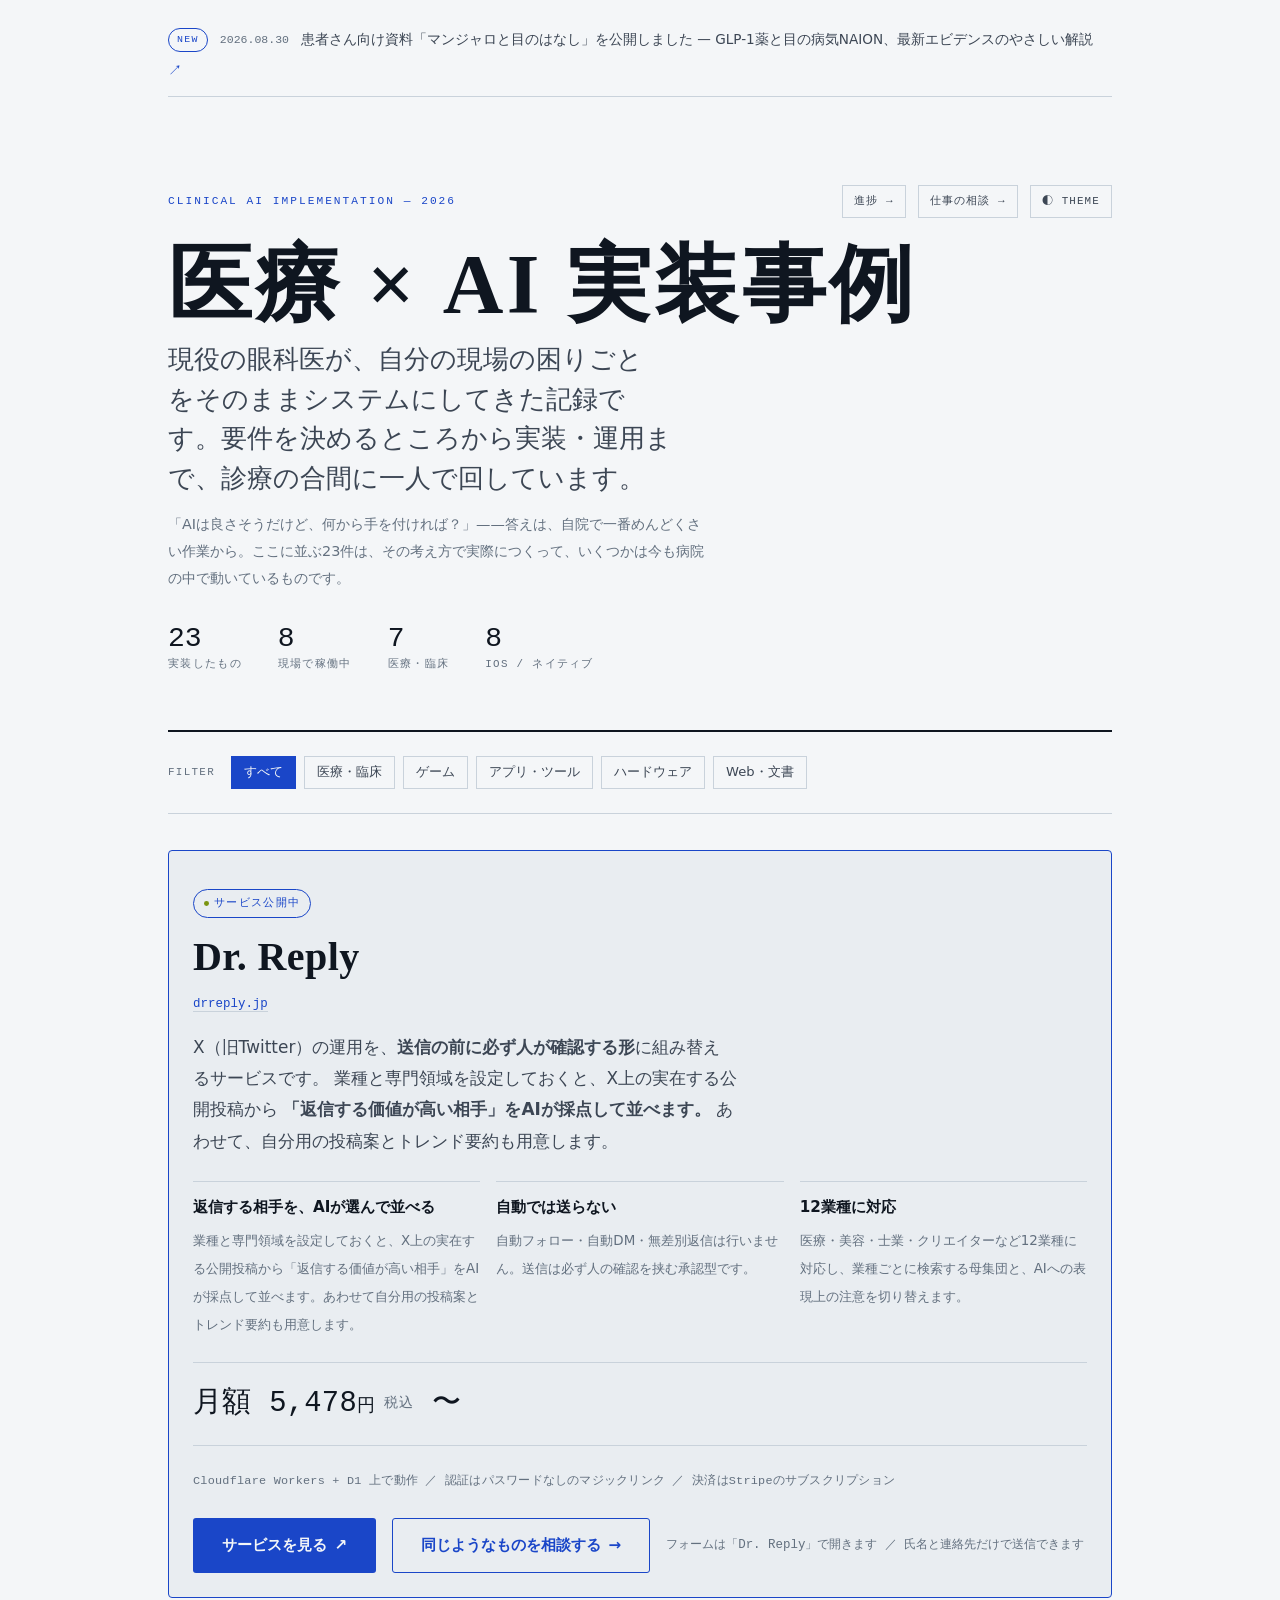
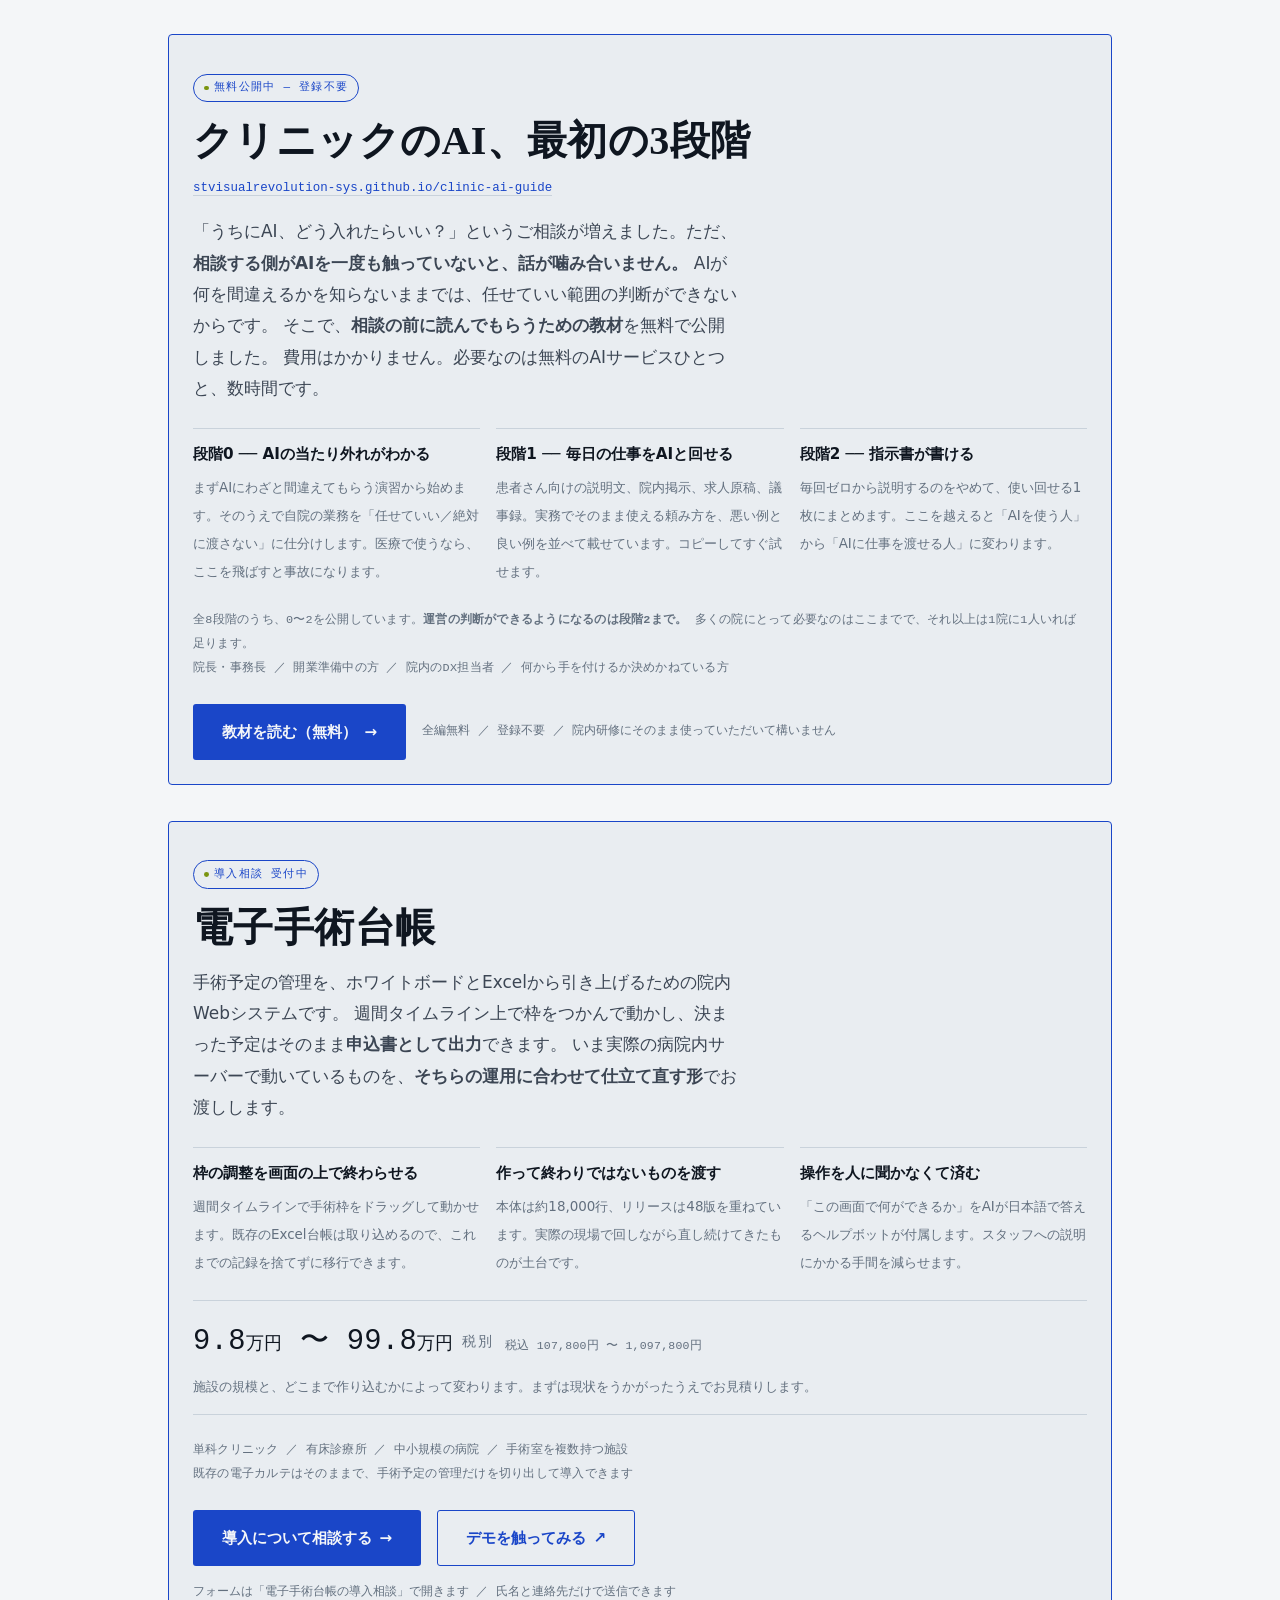
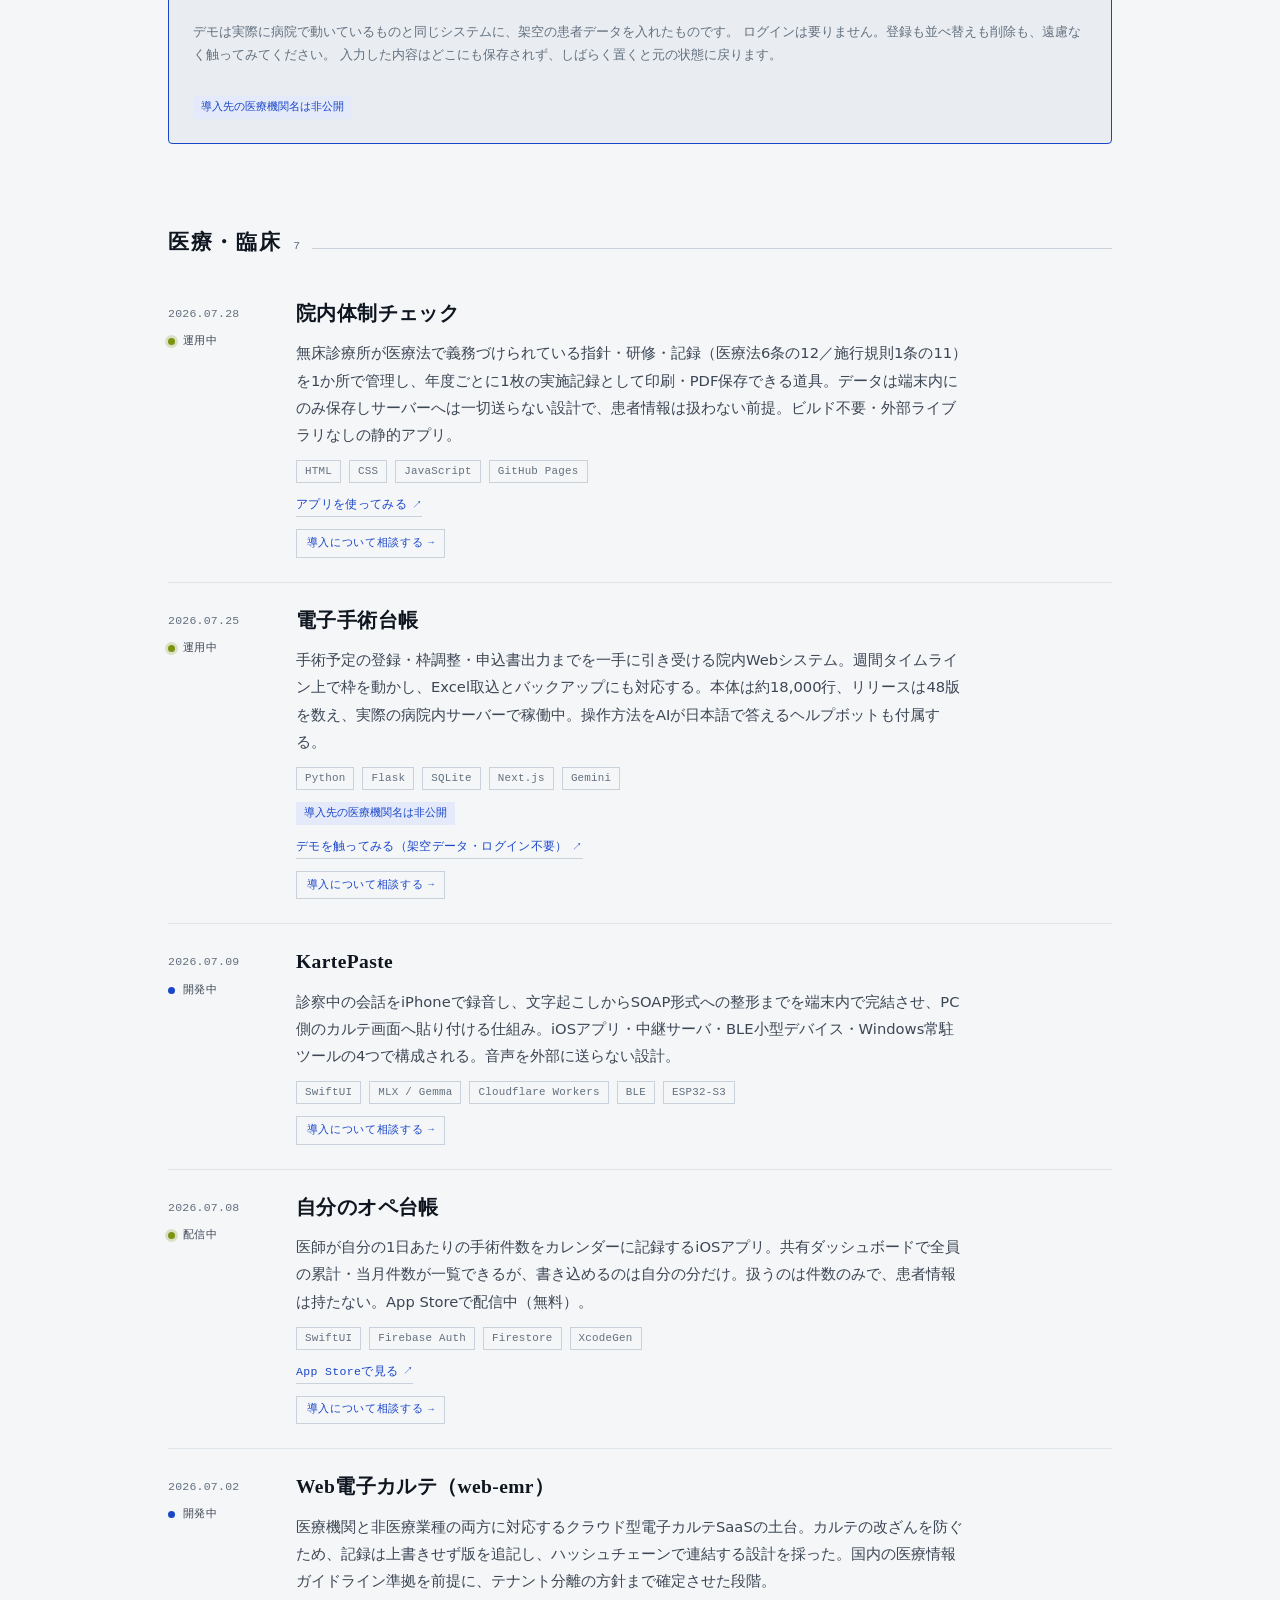
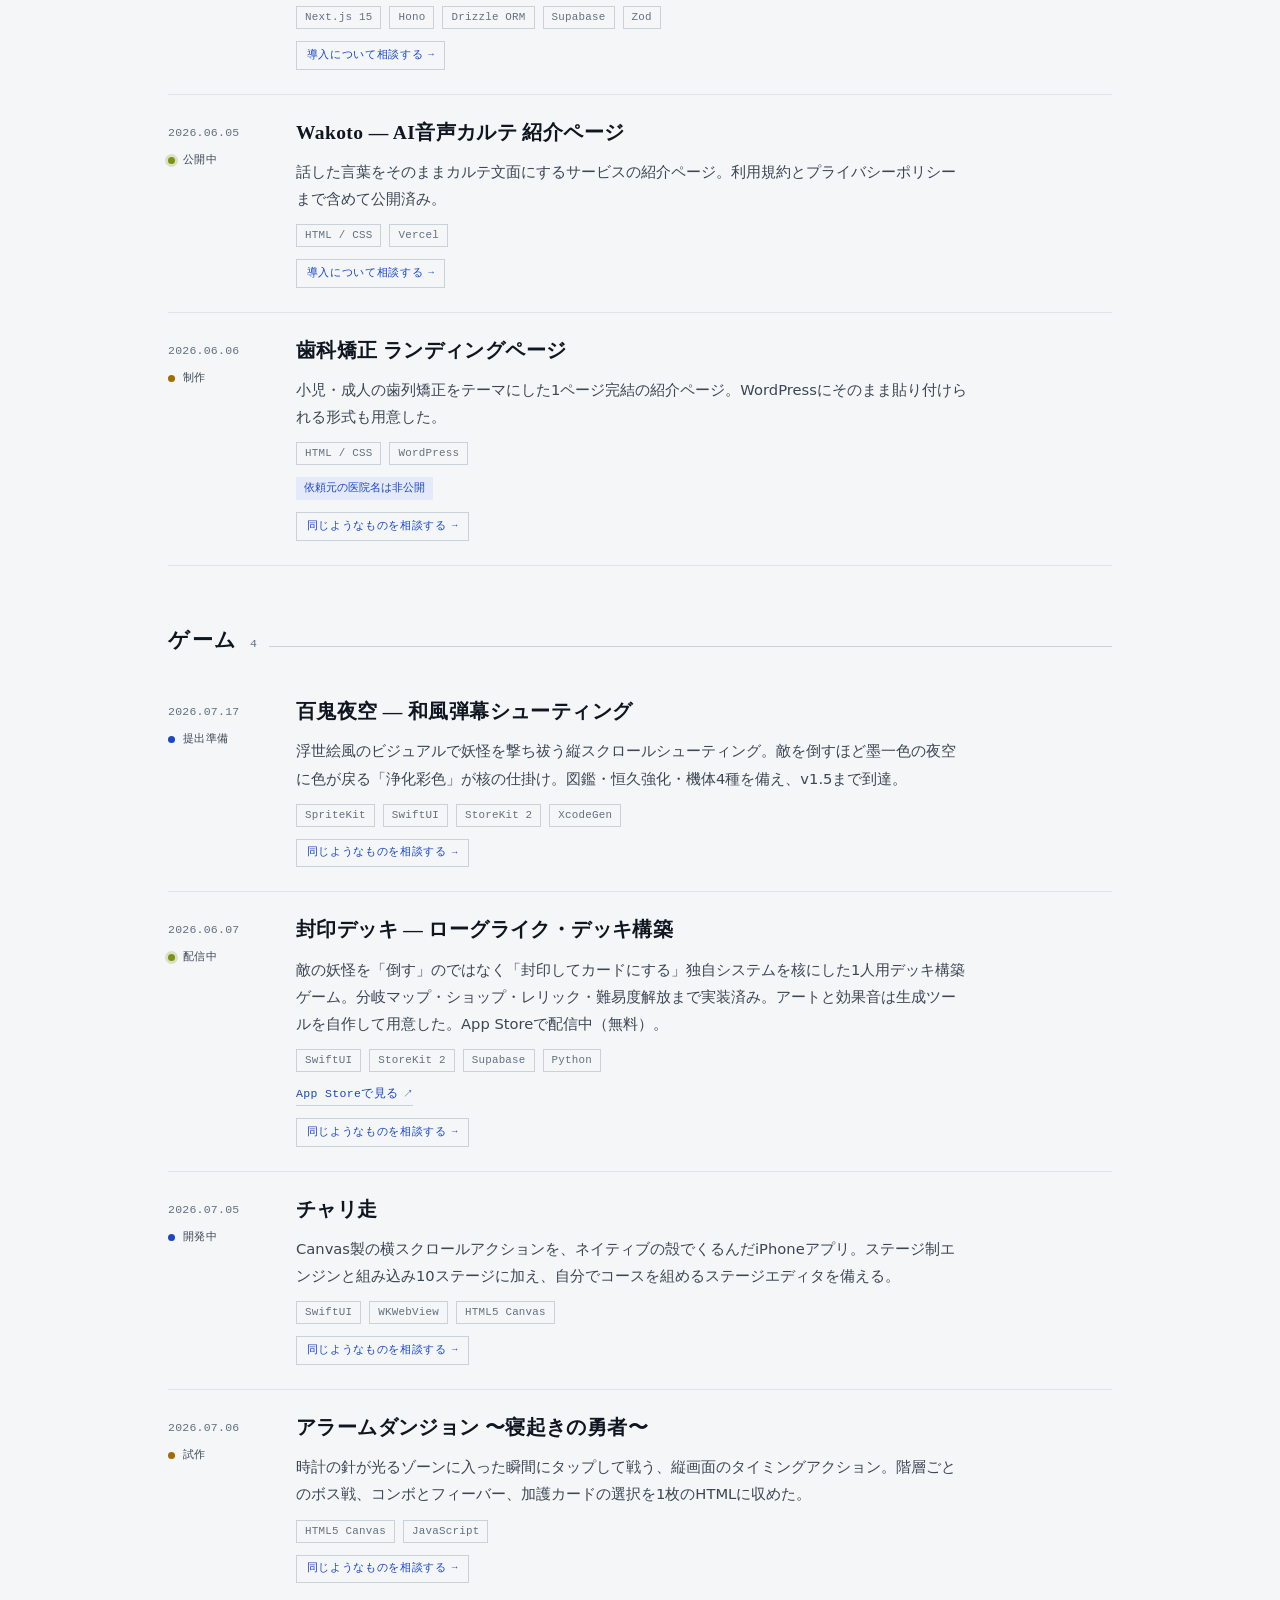
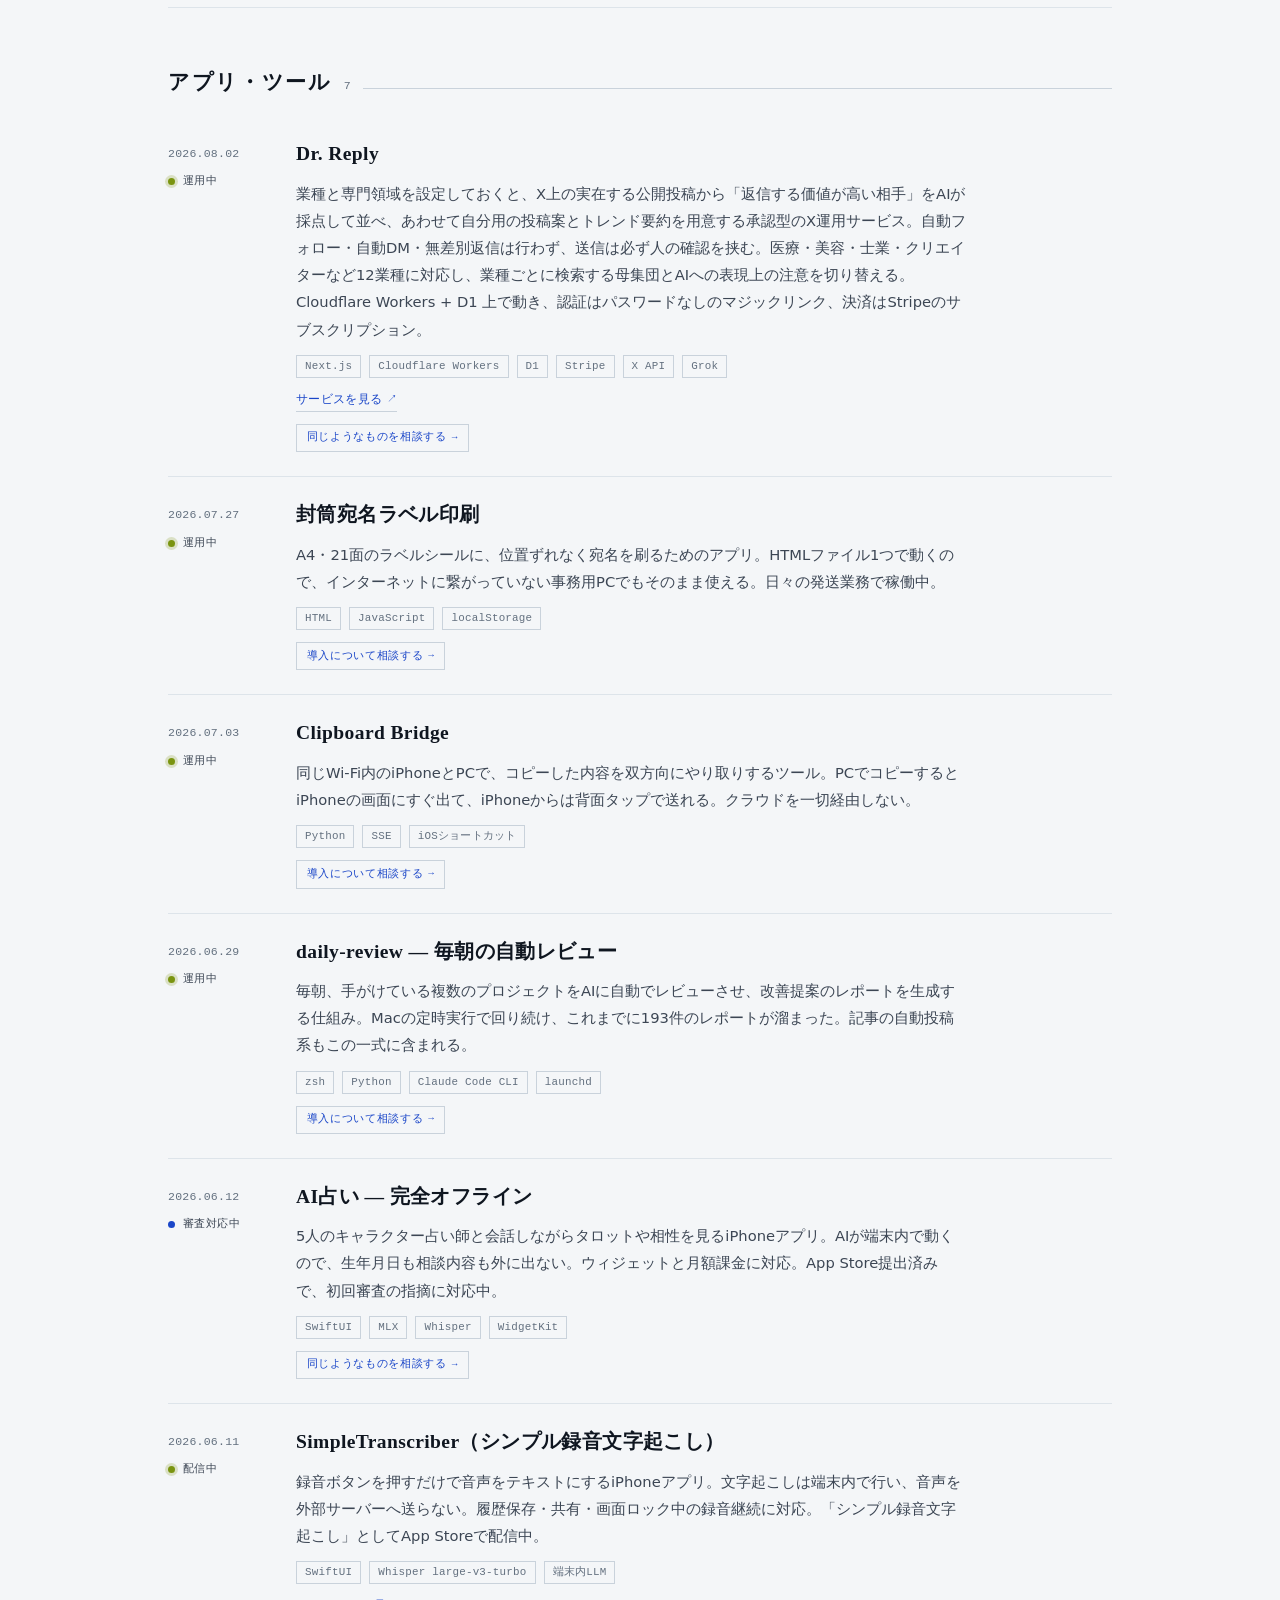
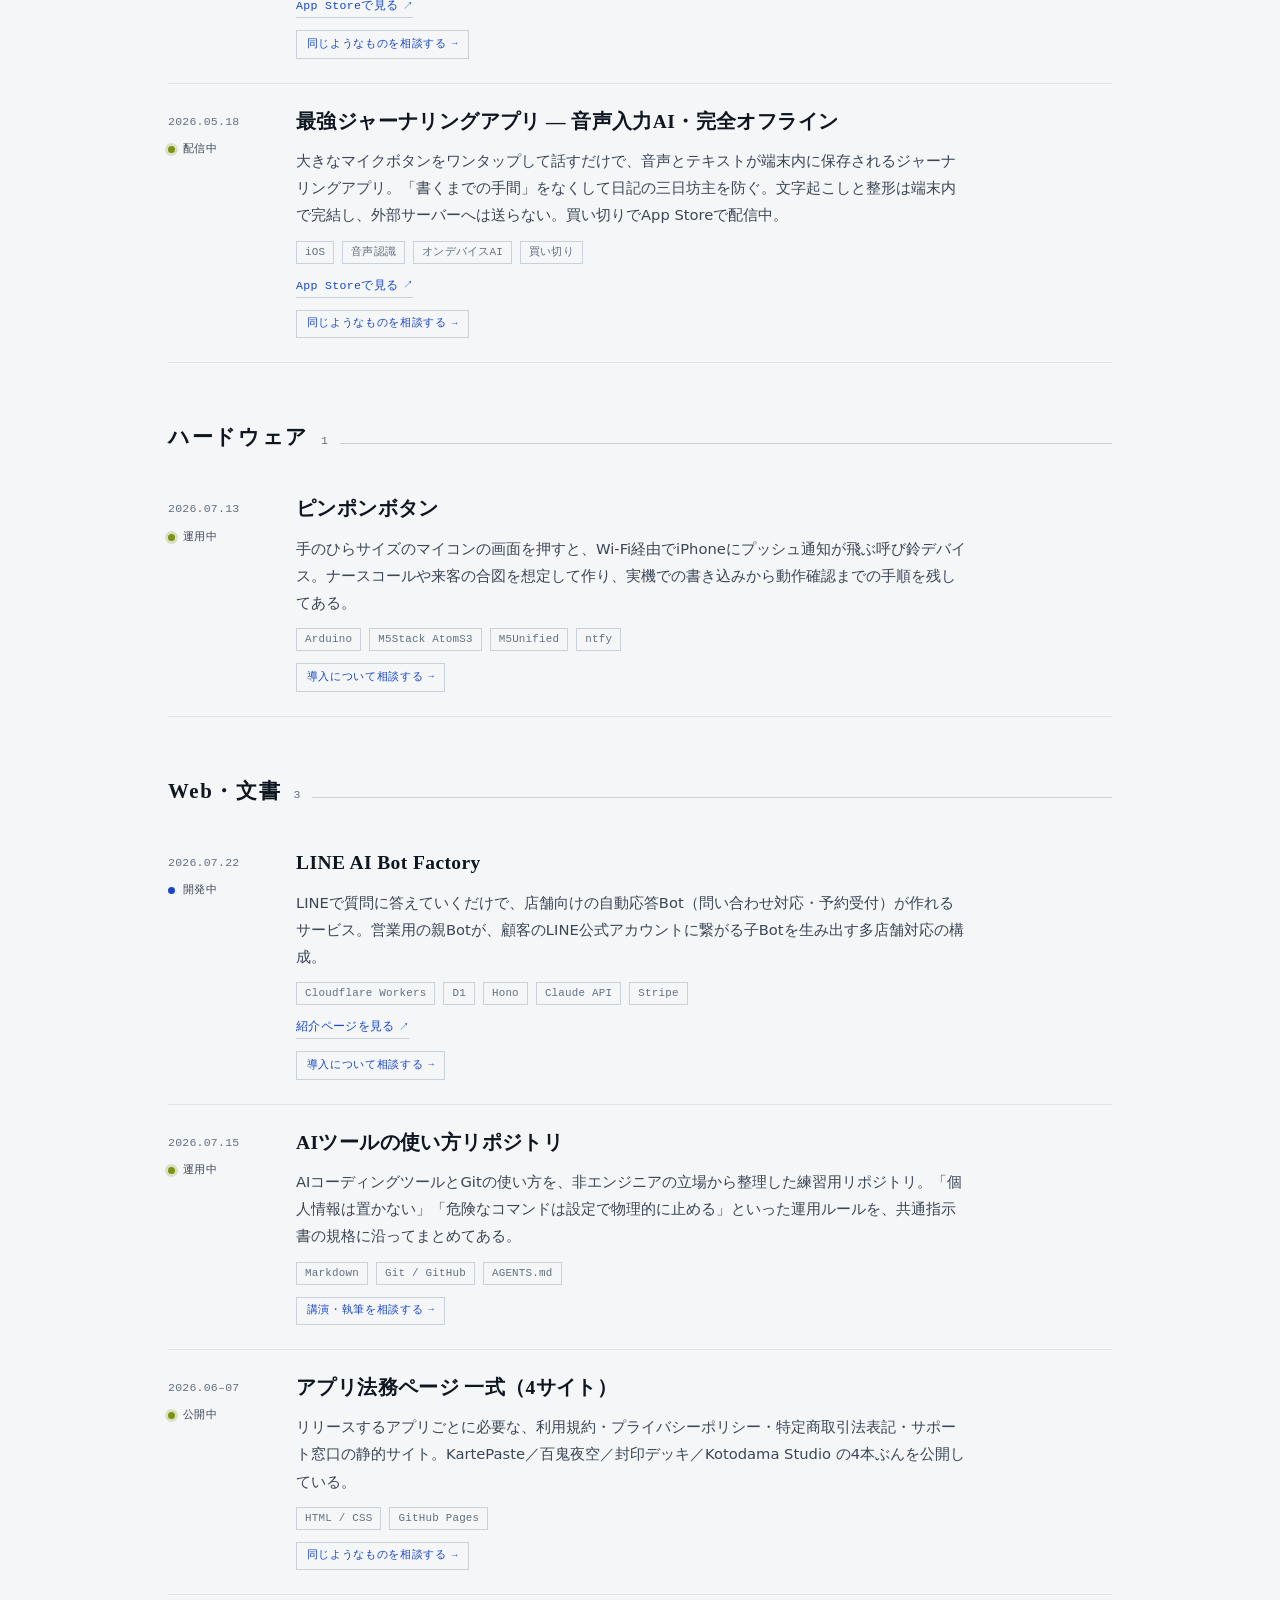
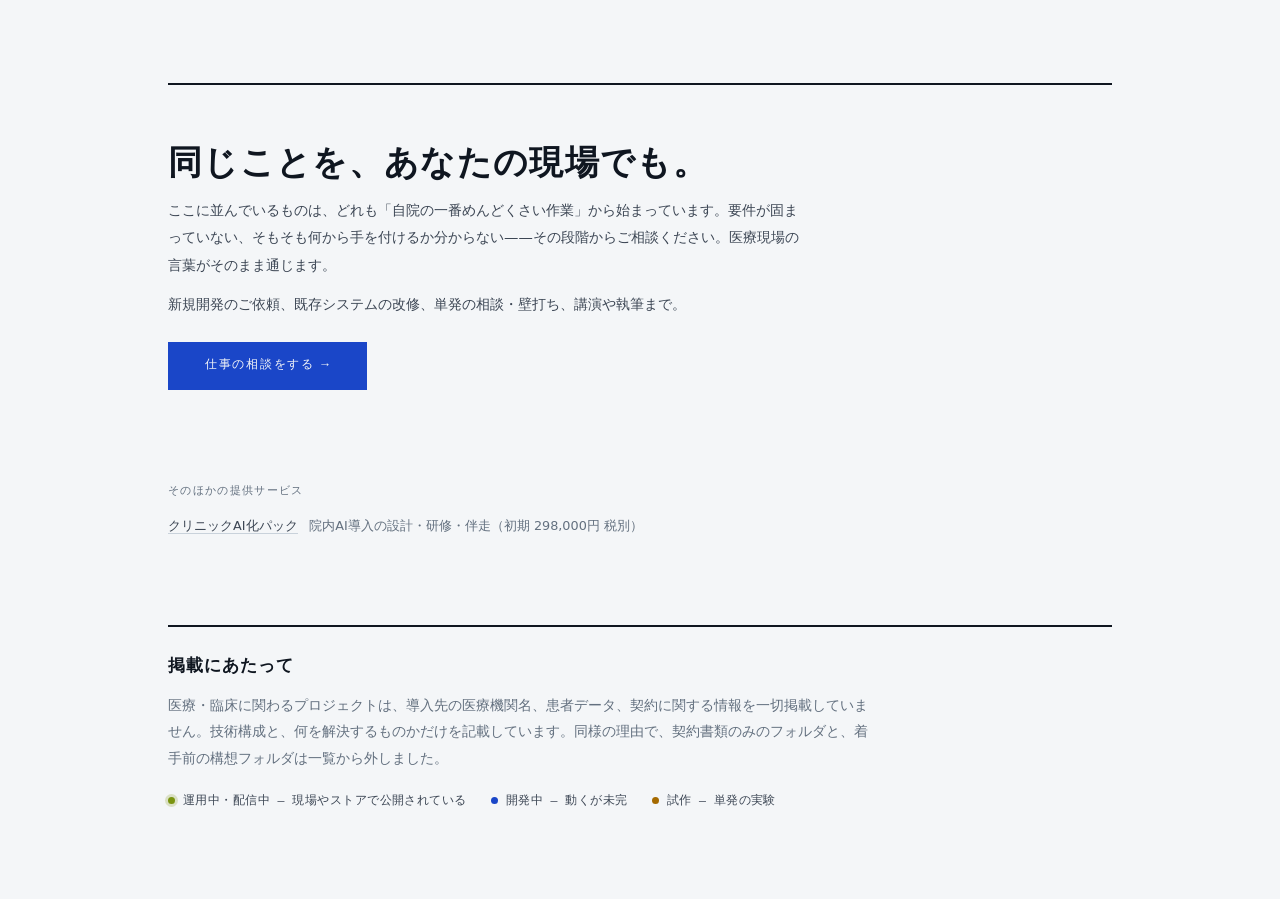
==== commit 88c4d627: "トップ最上位にDr. Replyの紹介ブロックを新設し、最下部の1行表記を削除 X運用支援サービス Dr. Reply を、無料教材・電子手術台帳より上の featured 枠として本文先頭に掲載。文" ====
--- a/index.html
+++ b/index.html
@@ -927,6 +927,49 @@
 
   <main>
 
+    <!-- ══ 注目：Dr. Reply（X運用支援・運用中） ══════ -->
+    <section class="featured featured-sub" aria-labelledby="drreply-title">
+      <span class="featured-flag"><span class="dot"></span>サービス公開中</span>
+      <h2 id="drreply-title">Dr. Reply</h2>
+      <a class="featured-url" href="https://drreply.jp" target="_blank" rel="noopener">drreply.jp</a>
+
+      <p class="featured-lead">
+        X（旧Twitter）の運用を、<strong>送信の前に必ず人が確認する形</strong>に組み替えるサービスです。
+        業種と専門領域を設定しておくと、X上の実在する公開投稿から
+        <strong>「返信する価値が高い相手」をAIが採点して並べます。</strong>
+        あわせて、自分用の投稿案とトレンド要約も用意します。
+      </p>
+
+      <ul class="featured-points">
+        <li>
+          <b>返信する相手を、AIが選んで並べる</b>
+          <span>業種と専門領域を設定しておくと、X上の実在する公開投稿から「返信する価値が高い相手」をAIが採点して並べます。あわせて自分用の投稿案とトレンド要約も用意します。</span>
+        </li>
+        <li>
+          <b>自動では送らない</b>
+          <span>自動フォロー・自動DM・無差別返信は行いません。送信は必ず人の確認を挟む承認型です。</span>
+        </li>
+        <li>
+          <b>12業種に対応</b>
+          <span>医療・美容・士業・クリエイターなど12業種に対応し、業種ごとに検索する母集団と、AIへの表現上の注意を切り替えます。</span>
+        </li>
+      </ul>
+
+      <div class="featured-amount">
+        <span class="figure">月額 5,478<span class="unit">円</span><span class="tax">税込</span> 〜</span>
+      </div>
+
+      <p class="featured-who">
+        Cloudflare Workers + D1 上で動作 ／ 認証はパスワードなしのマジックリンク ／ 決済はStripeのサブスクリプション
+      </p>
+
+      <div class="featured-actions">
+        <a class="featured-cta" href="https://drreply.jp" target="_blank" rel="noopener">サービスを見る <span aria-hidden="true">↗</span></a>
+        <a class="featured-cta featured-cta-ghost" href="contact.html?type=dr-reply#form">同じようなものを相談する <span aria-hidden="true">→</span></a>
+        <span class="featured-price">フォームは「Dr. Reply」で開きます ／ 氏名と連絡先だけで送信できます</span>
+      </div>
+    </section>
+
     <!-- ══ 注目：クリニックのAI、最初の3段階（無料教材） ══ -->
     <section class="featured featured-sub" aria-labelledby="guide-title">
       <span class="featured-flag"><span class="dot"></span>無料公開中 — 登録不要</span>
@@ -1367,10 +1410,6 @@
       <li>
         <a href="clinic-ai-pack.html">クリニックAI化パック</a>
         <span>院内AI導入の設計・研修・伴走（初期 298,000円 税別）</span>
-      </li>
-      <li>
-        <a href="https://drreply.jp" target="_blank" rel="noopener">Dr. Reply</a>
-        <span>返信相手をAIが選ぶ承認型のX運用支援（月額 5,478円 税込〜）</span>
       </li>
     </ul>
   </section>
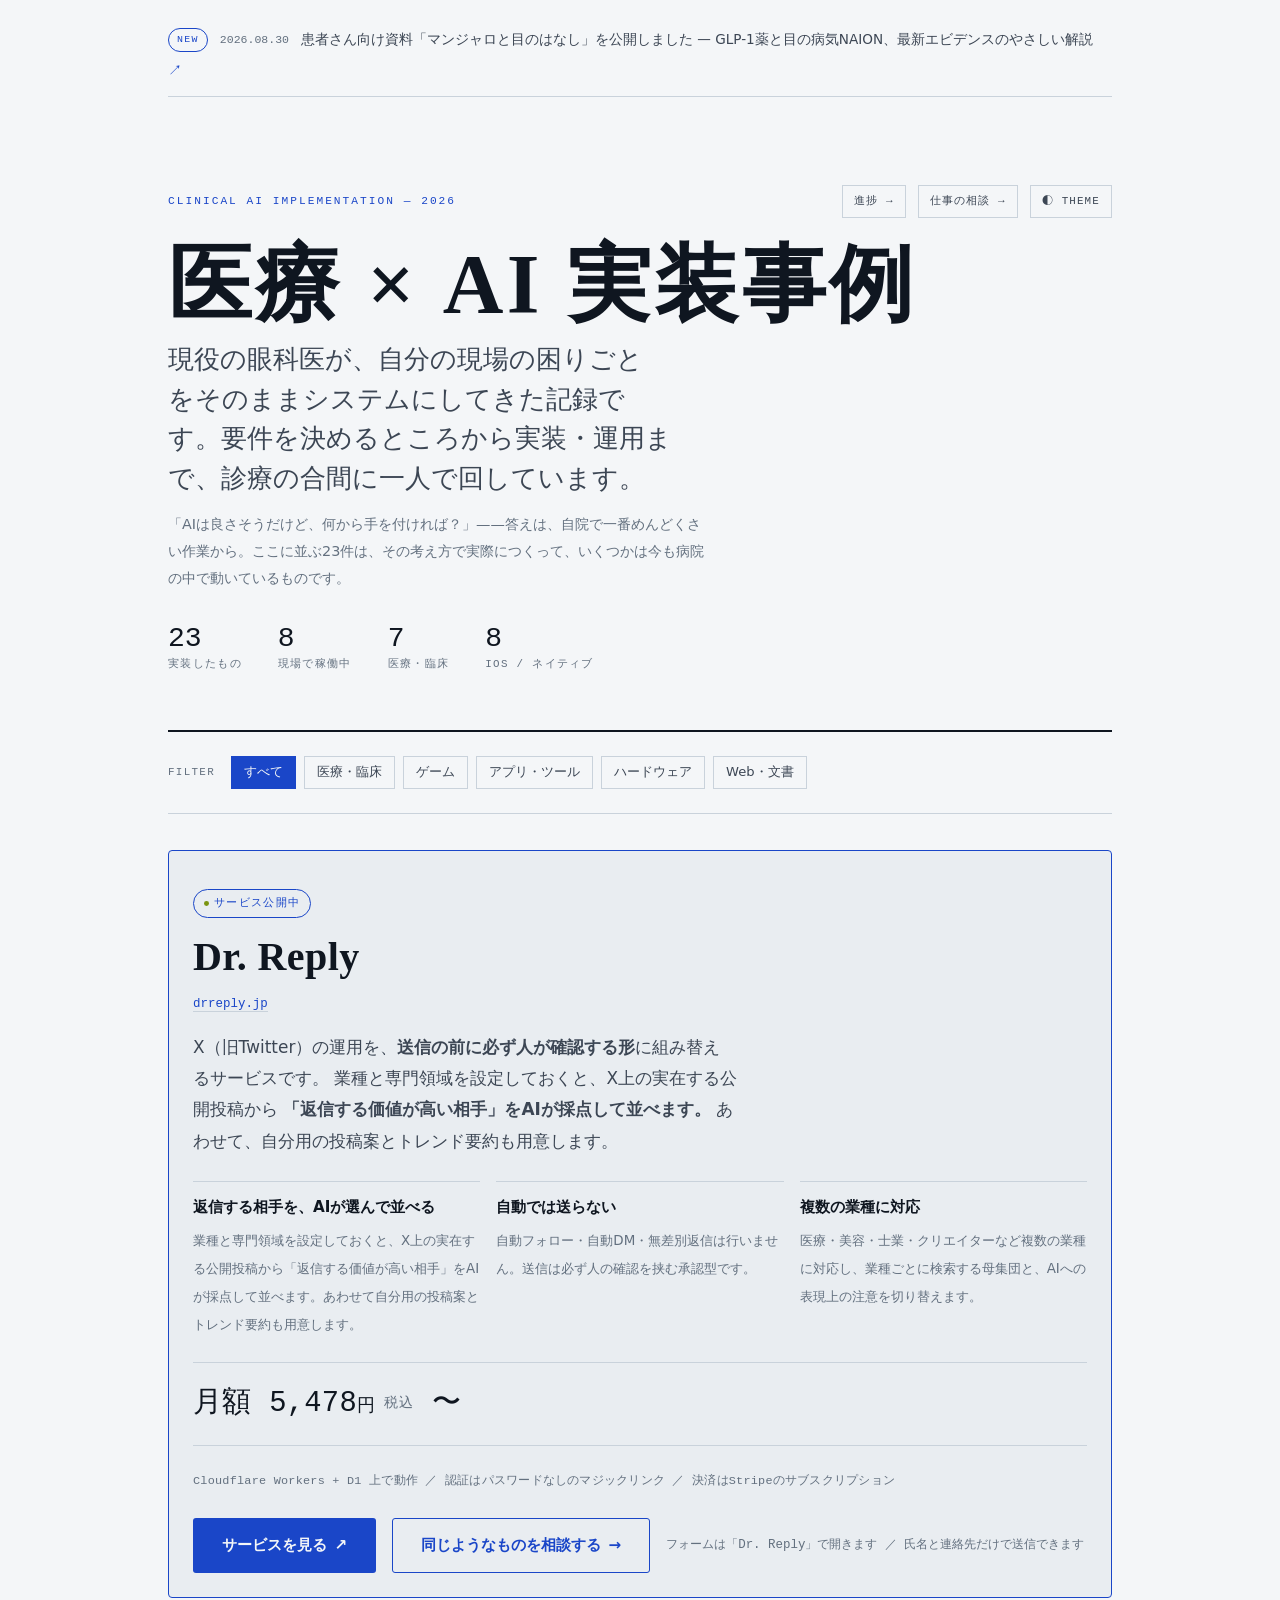
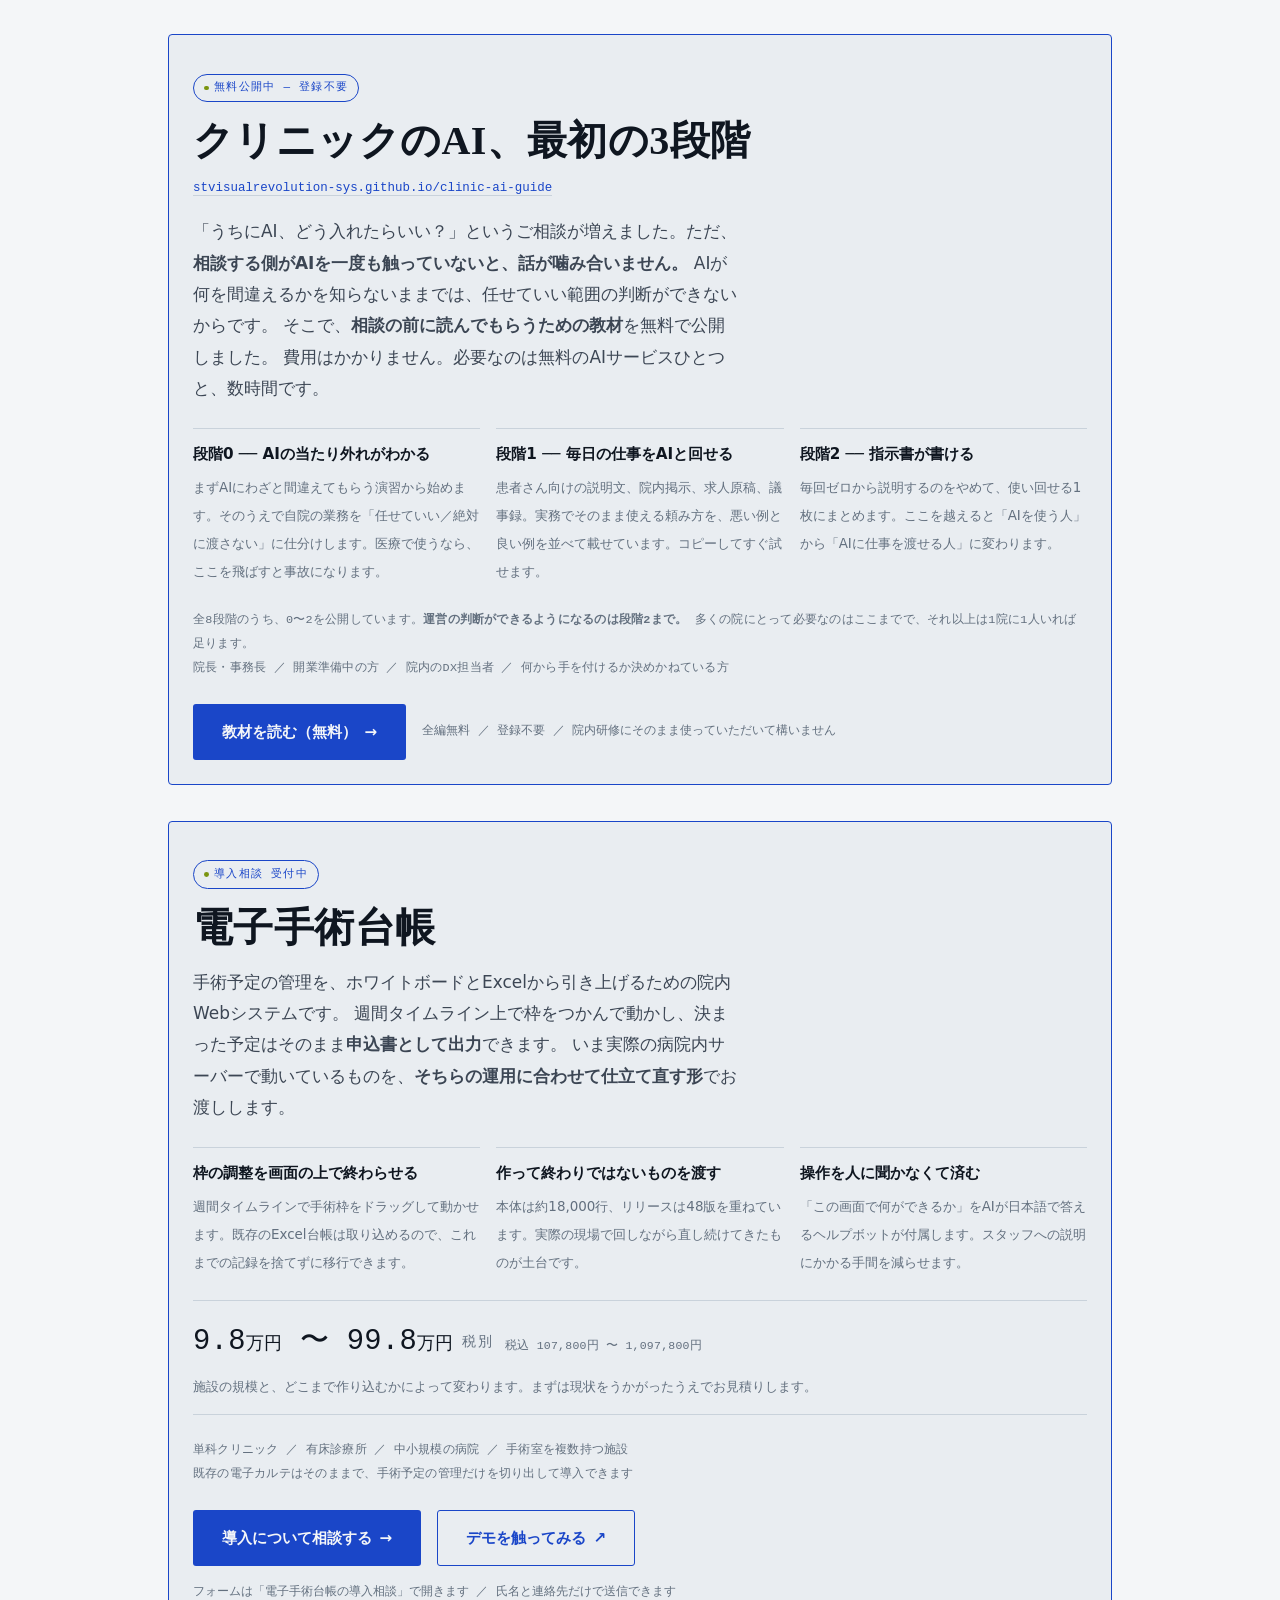
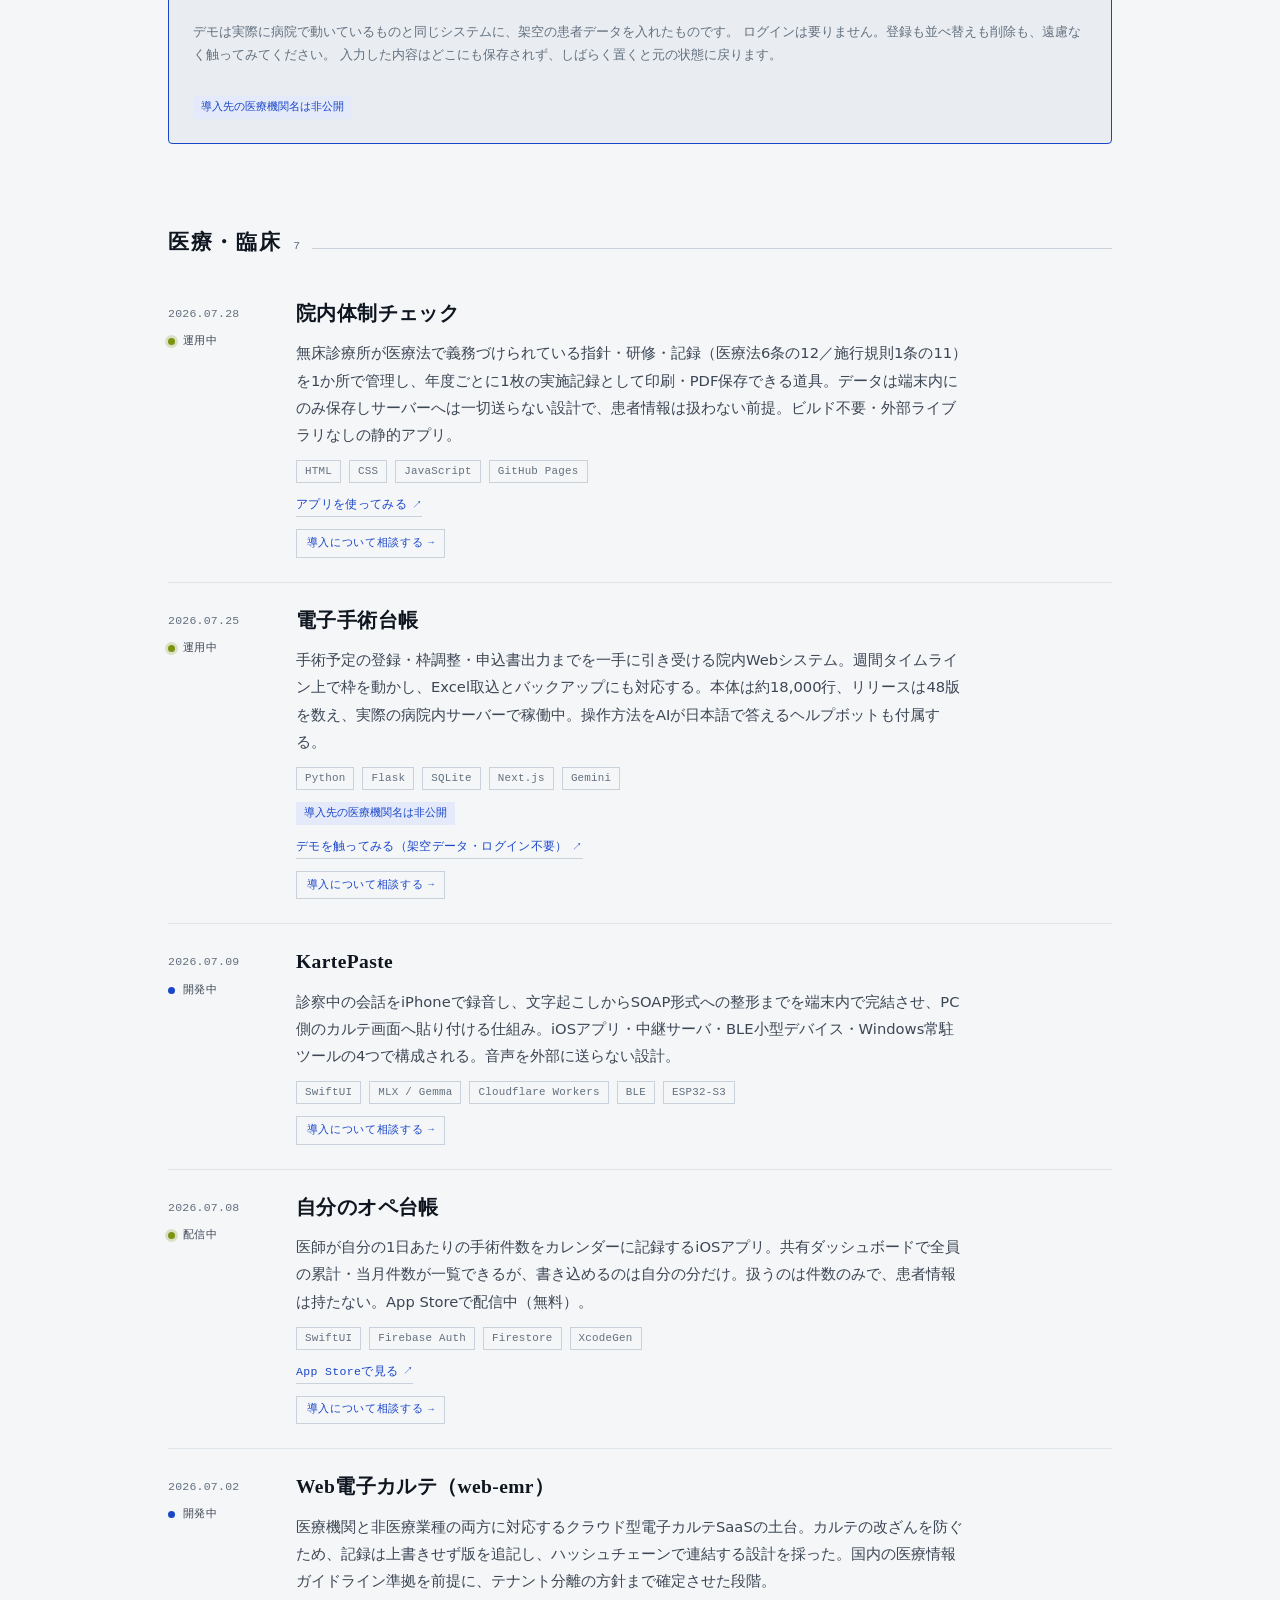
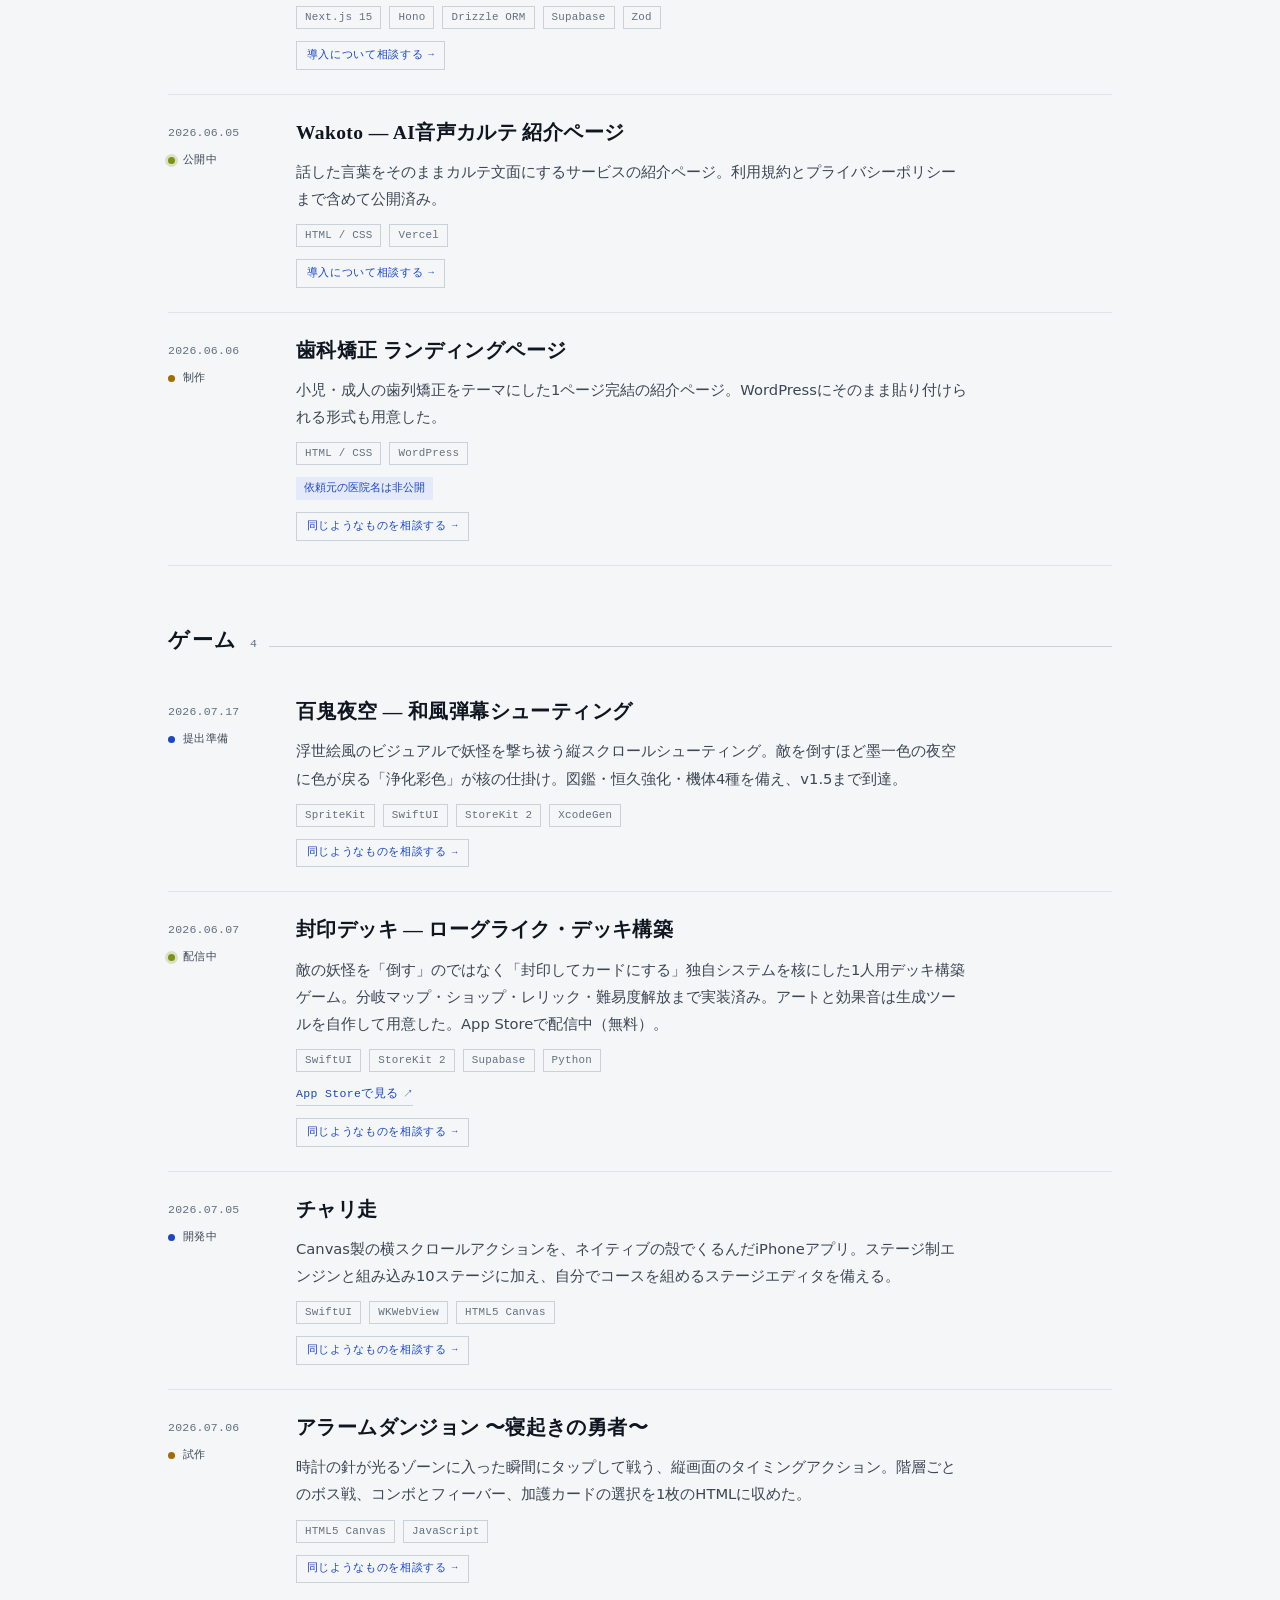
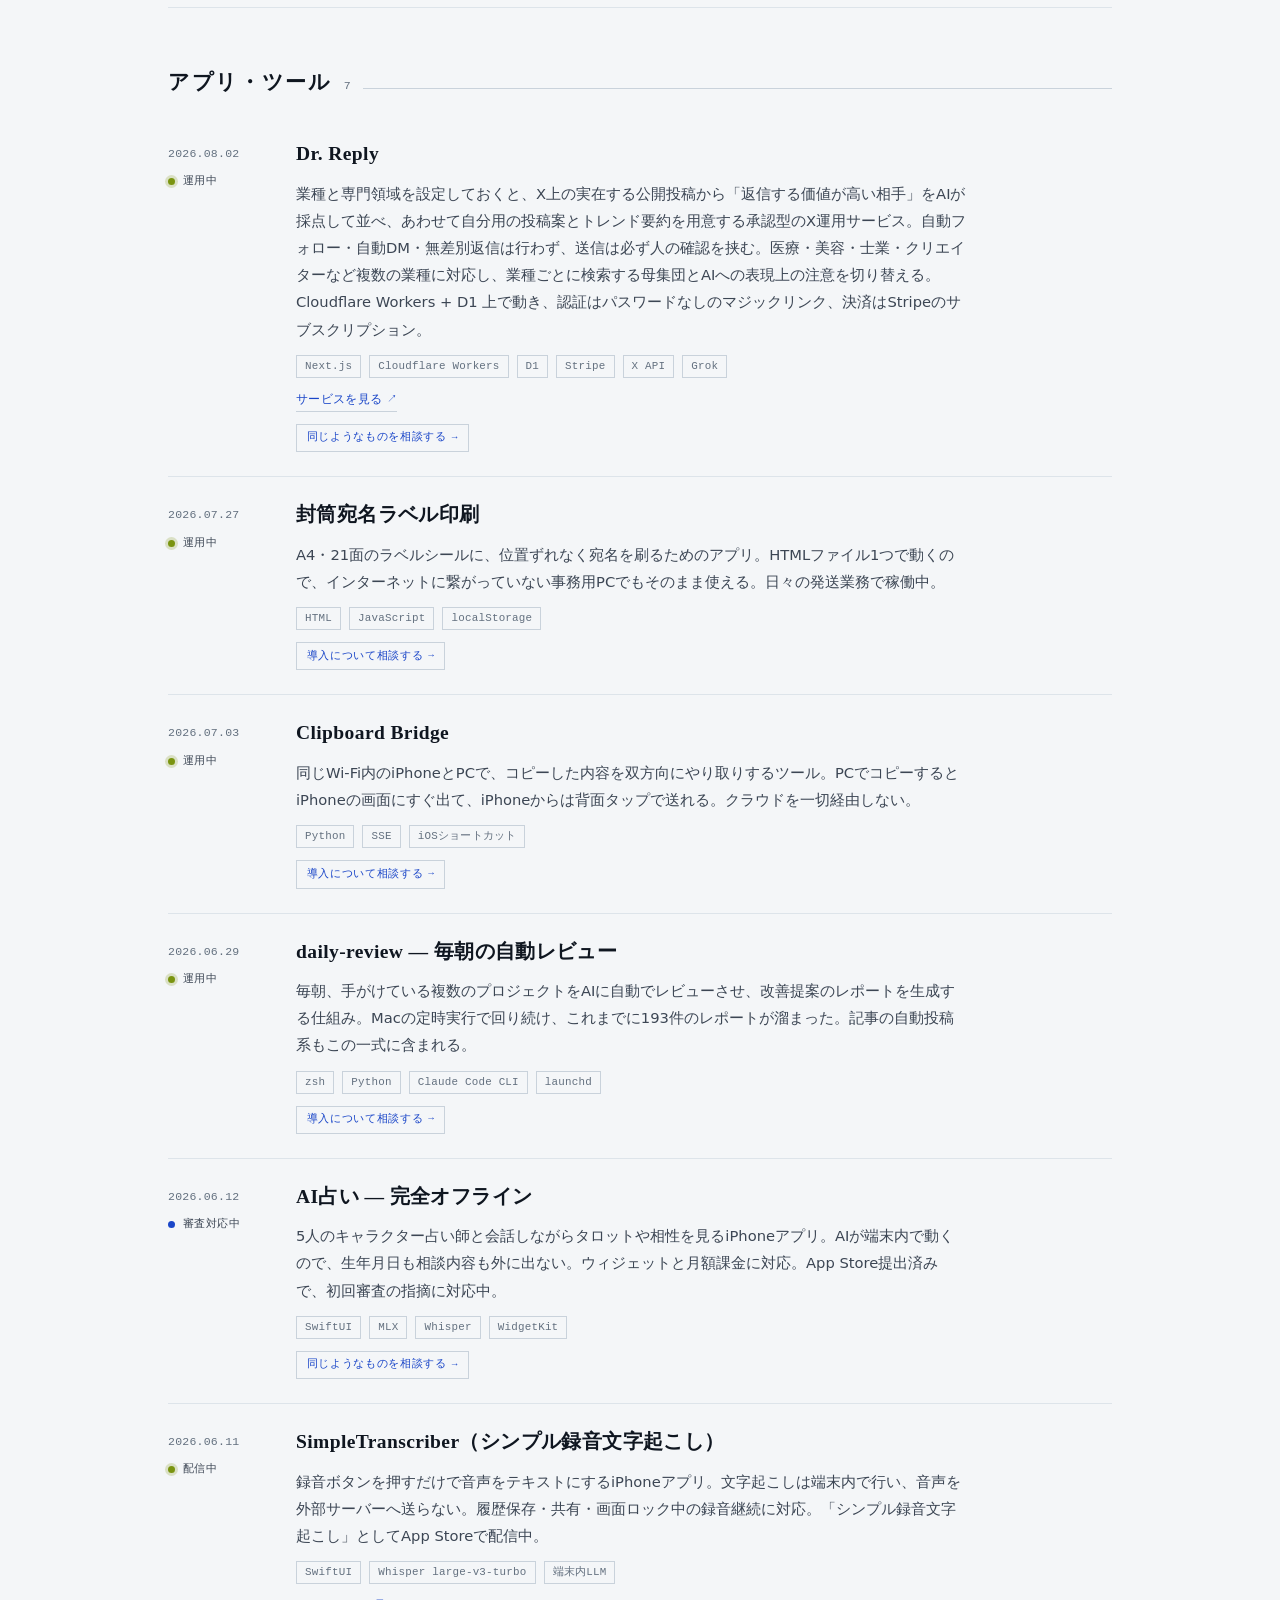
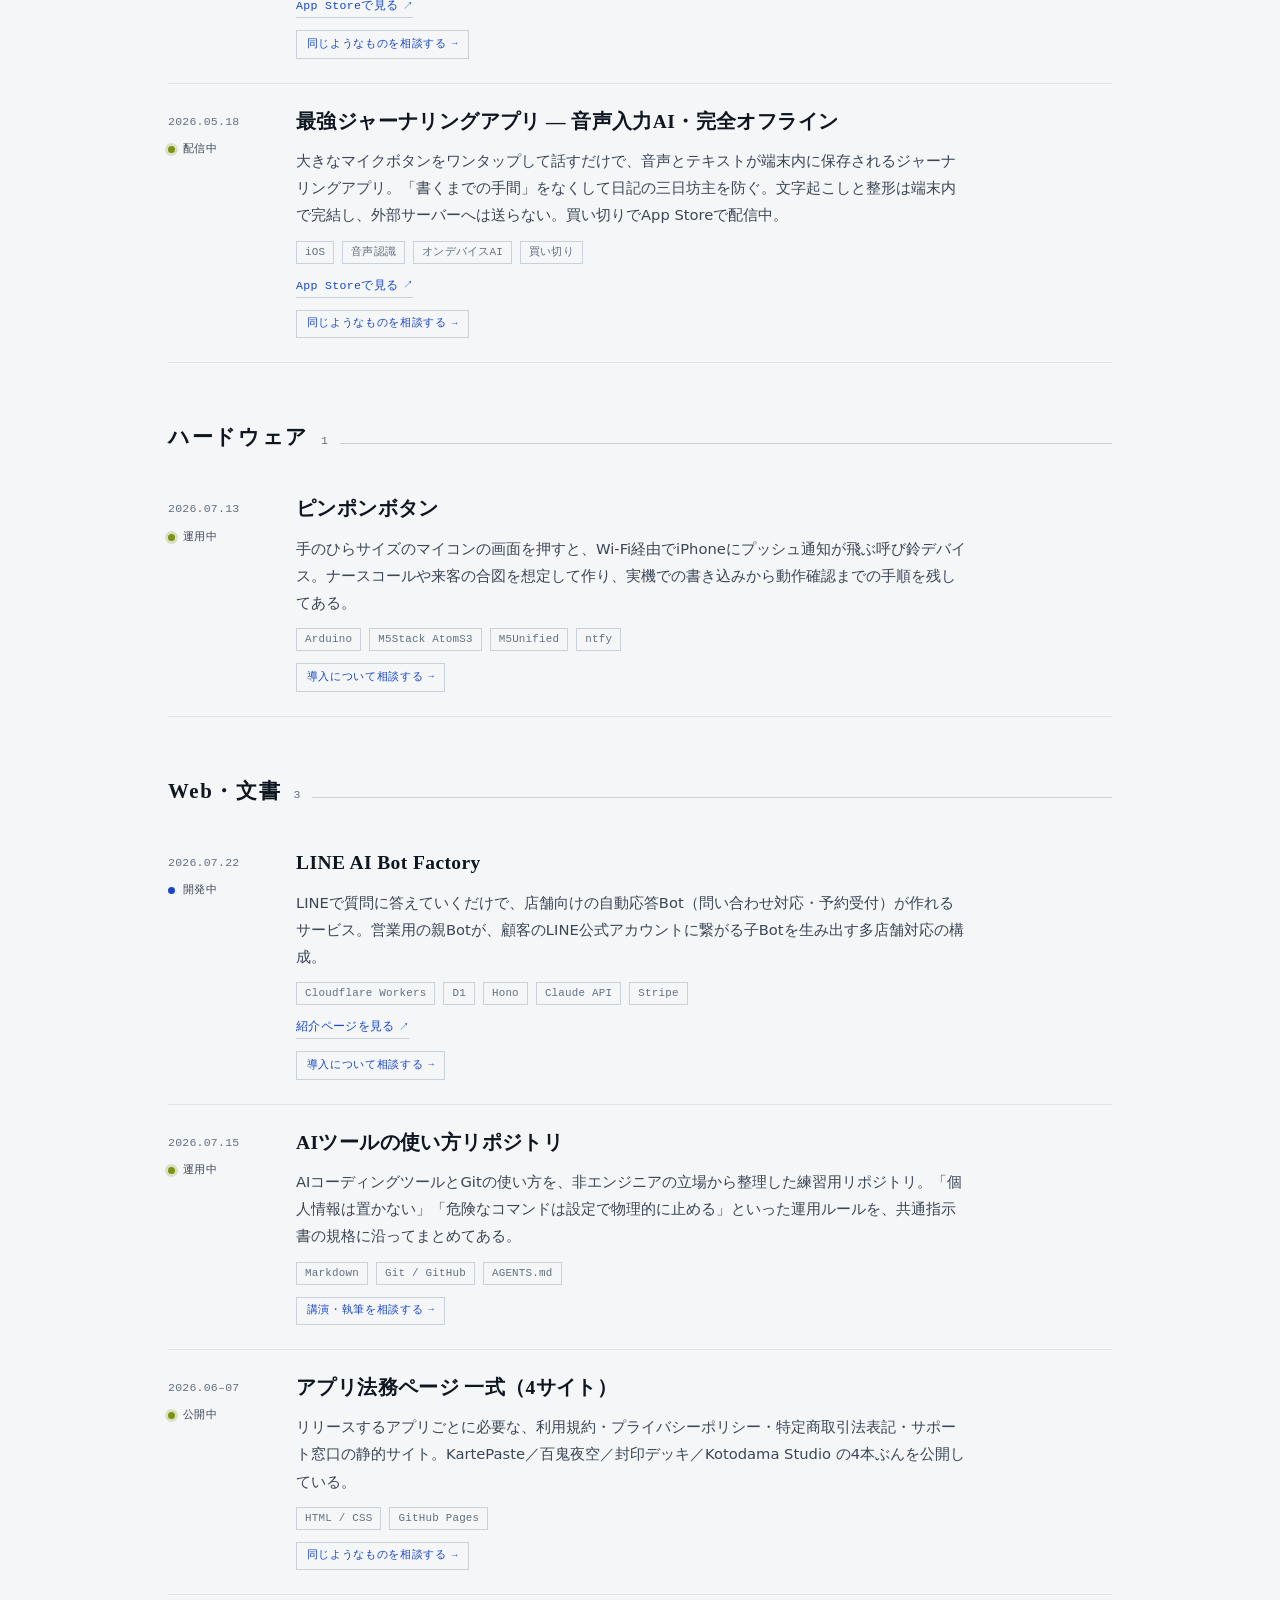
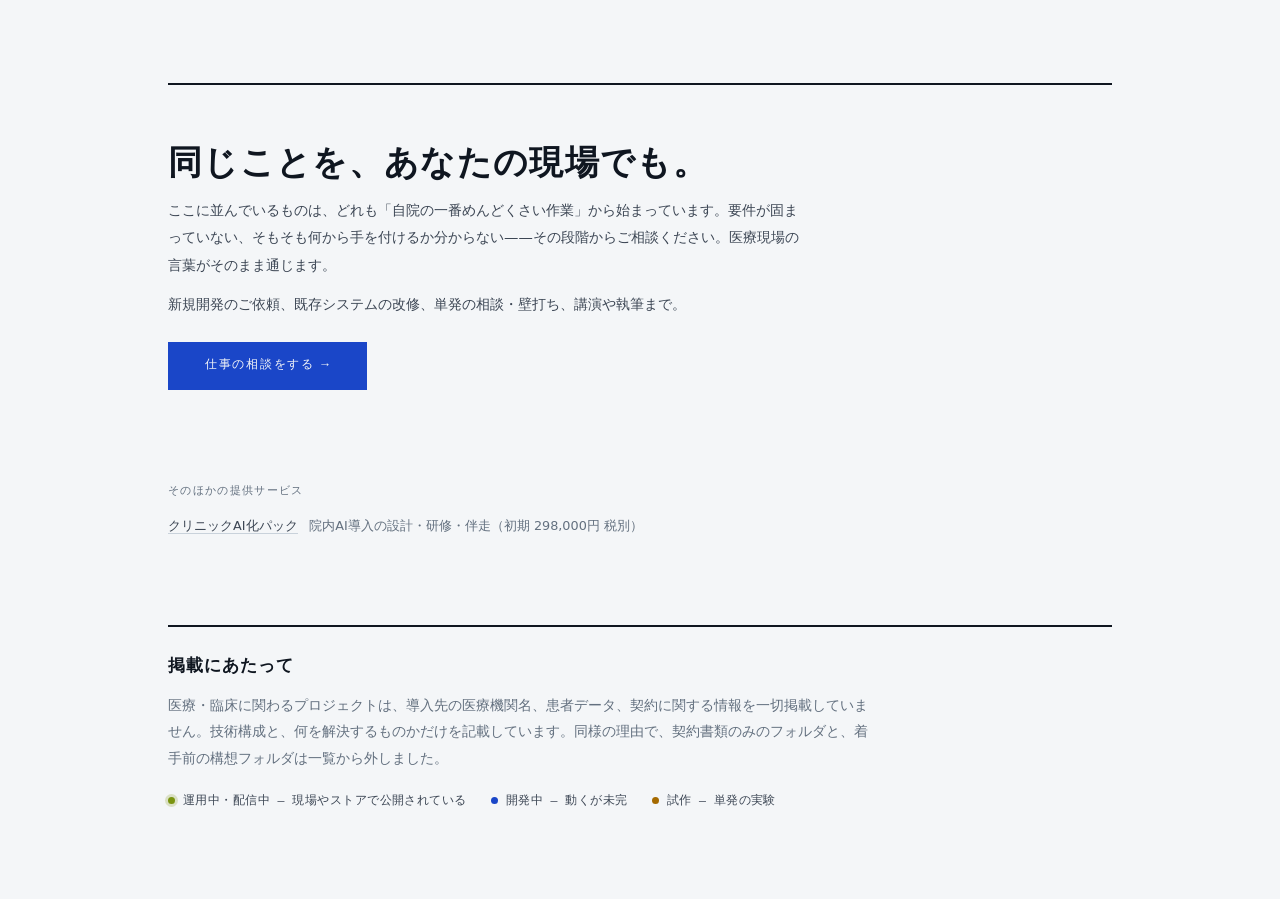
==== commit 99680bc7: "Dr. Replyの説明の「12業種」を「複数の業種」に修正 公開情報から数字の裏付けが取れなかったため、断定を避ける表記に変更。 上位の紹介ブロックと一覧カードの両方を揃えた（計3か所）。  Co-" ====
--- a/index.html
+++ b/index.html
@@ -950,8 +950,8 @@
           <span>自動フォロー・自動DM・無差別返信は行いません。送信は必ず人の確認を挟む承認型です。</span>
         </li>
         <li>
-          <b>12業種に対応</b>
-          <span>医療・美容・士業・クリエイターなど12業種に対応し、業種ごとに検索する母集団と、AIへの表現上の注意を切り替えます。</span>
+          <b>複数の業種に対応</b>
+          <span>医療・美容・士業・クリエイターなど複数の業種に対応し、業種ごとに検索する母集団と、AIへの表現上の注意を切り替えます。</span>
         </li>
       </ul>
 
@@ -1239,7 +1239,7 @@
         </div>
         <div class="entry-body">
           <h3 class="entry-title">Dr. Reply</h3>
-          <p class="entry-sum">業種と専門領域を設定しておくと、X上の実在する公開投稿から「返信する価値が高い相手」をAIが採点して並べ、あわせて自分用の投稿案とトレンド要約を用意する承認型のX運用サービス。自動フォロー・自動DM・無差別返信は行わず、送信は必ず人の確認を挟む。医療・美容・士業・クリエイターなど12業種に対応し、業種ごとに検索する母集団とAIへの表現上の注意を切り替える。Cloudflare Workers + D1 上で動き、認証はパスワードなしのマジックリンク、決済はStripeのサブスクリプション。</p>
+          <p class="entry-sum">業種と専門領域を設定しておくと、X上の実在する公開投稿から「返信する価値が高い相手」をAIが採点して並べ、あわせて自分用の投稿案とトレンド要約を用意する承認型のX運用サービス。自動フォロー・自動DM・無差別返信は行わず、送信は必ず人の確認を挟む。医療・美容・士業・クリエイターなど複数の業種に対応し、業種ごとに検索する母集団とAIへの表現上の注意を切り替える。Cloudflare Workers + D1 上で動き、認証はパスワードなしのマジックリンク、決済はStripeのサブスクリプション。</p>
           <div class="tags"><span class="tag">Next.js</span><span class="tag">Cloudflare Workers</span><span class="tag">D1</span><span class="tag">Stripe</span><span class="tag">X API</span><span class="tag">Grok</span></div>
           <a class="entry-link" href="https://drreply.jp" target="_blank" rel="noopener">サービスを見る <span class="arrow">↗</span></a>
           <a class="entry-ask" href="contact.html?type=dr-reply#form">同じようなものを相談する <span class="arrow">→</span></a>
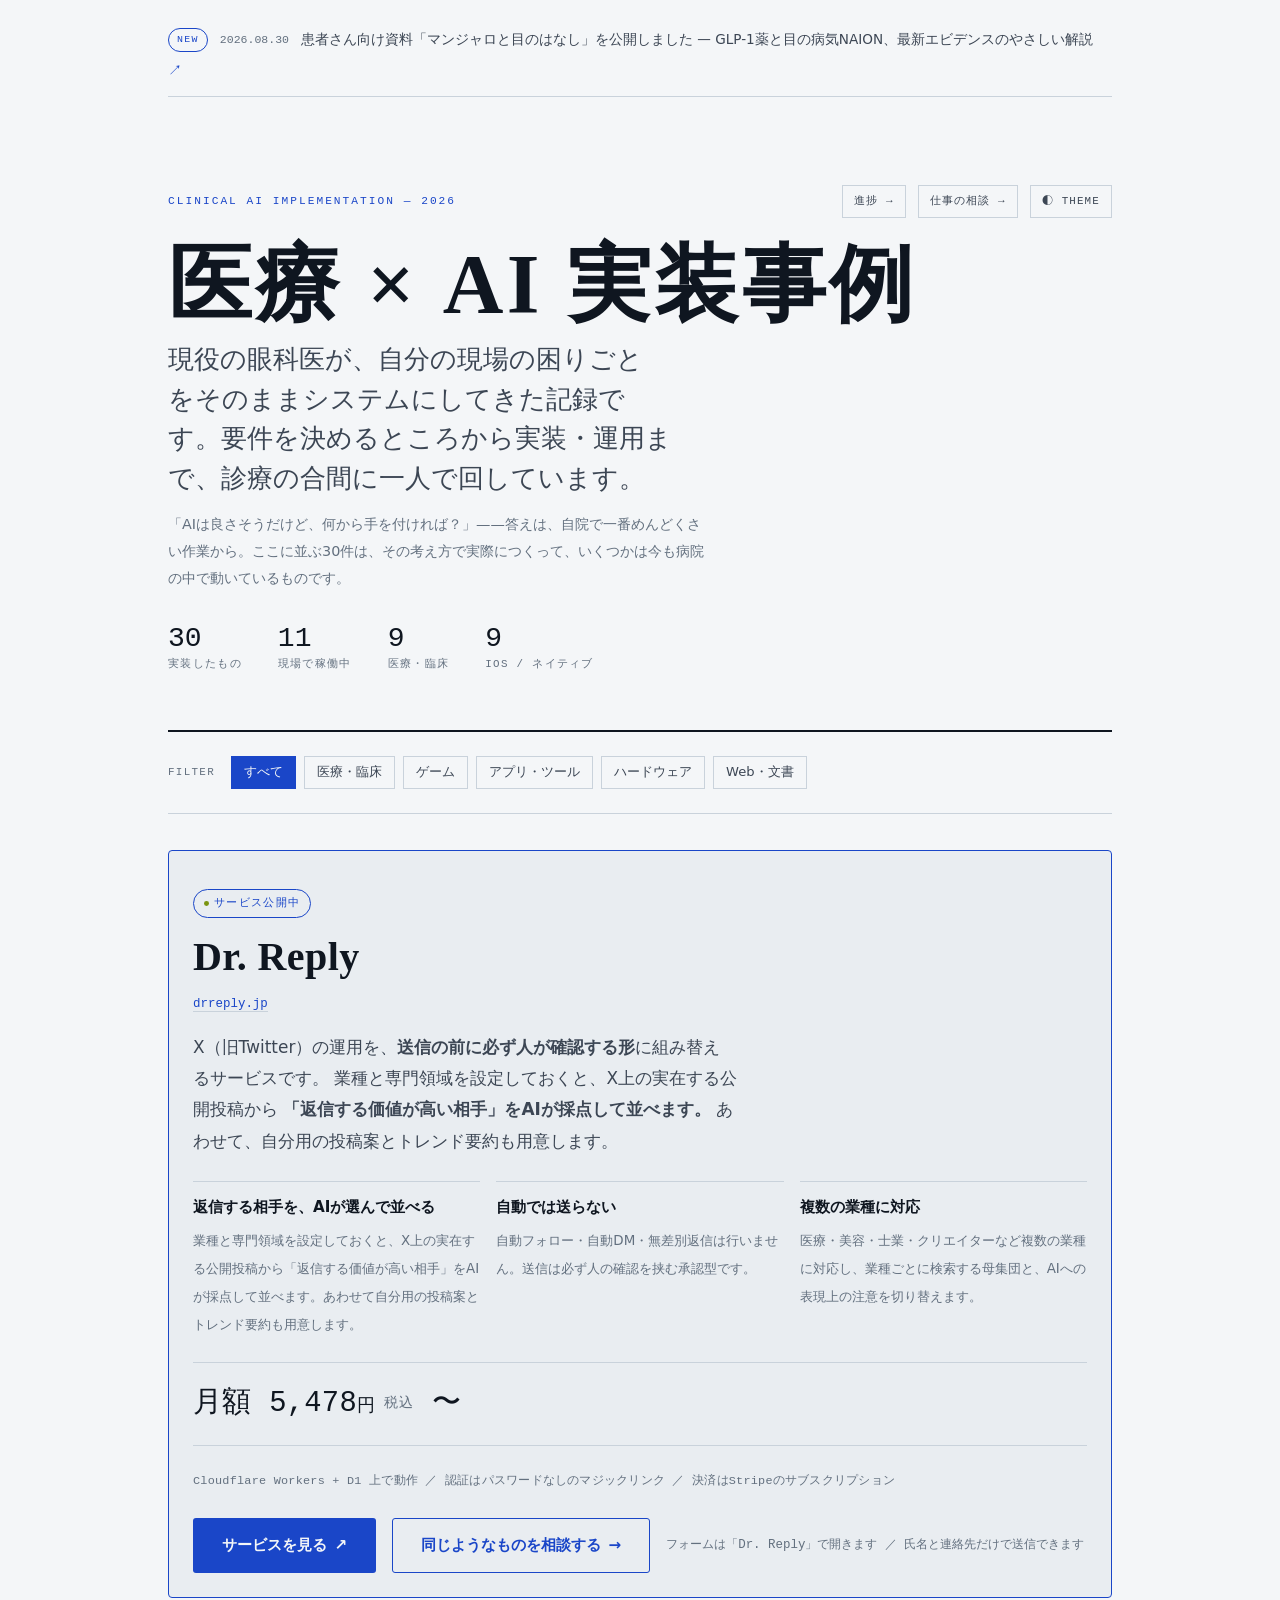
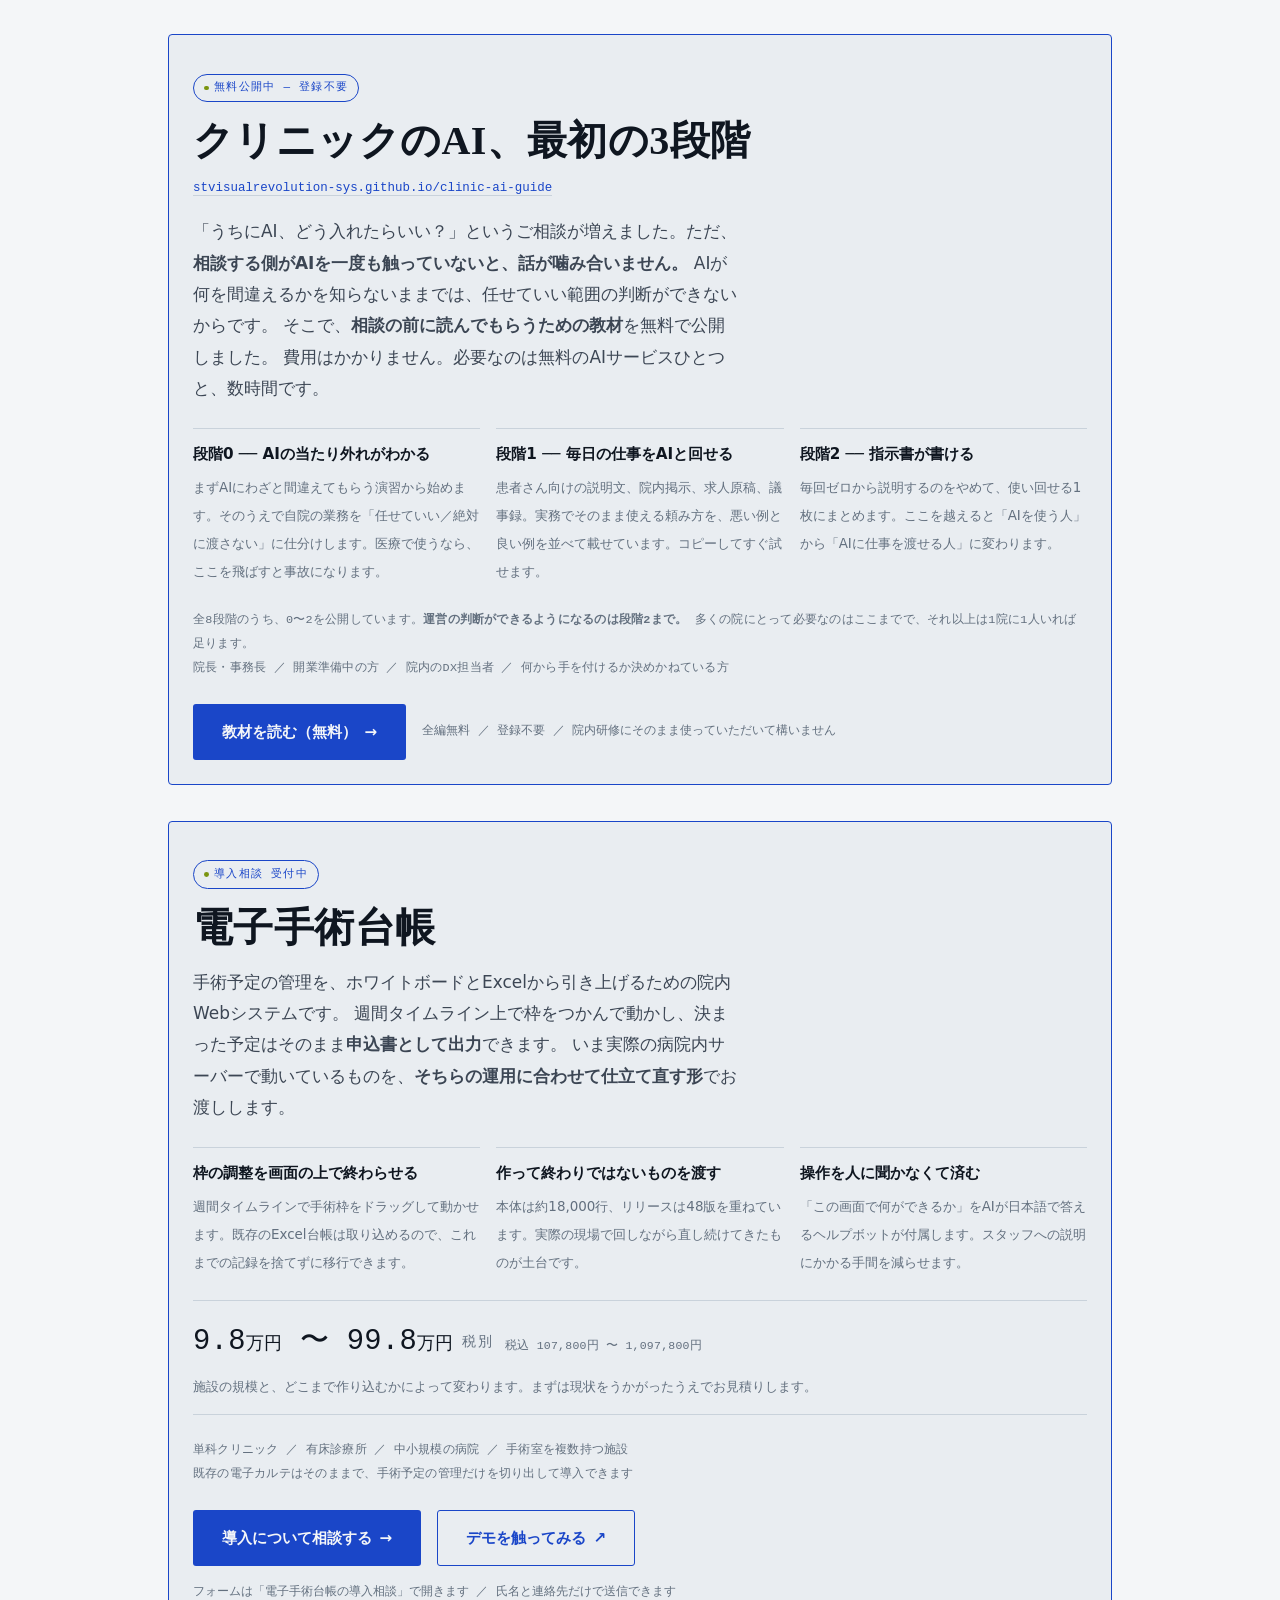
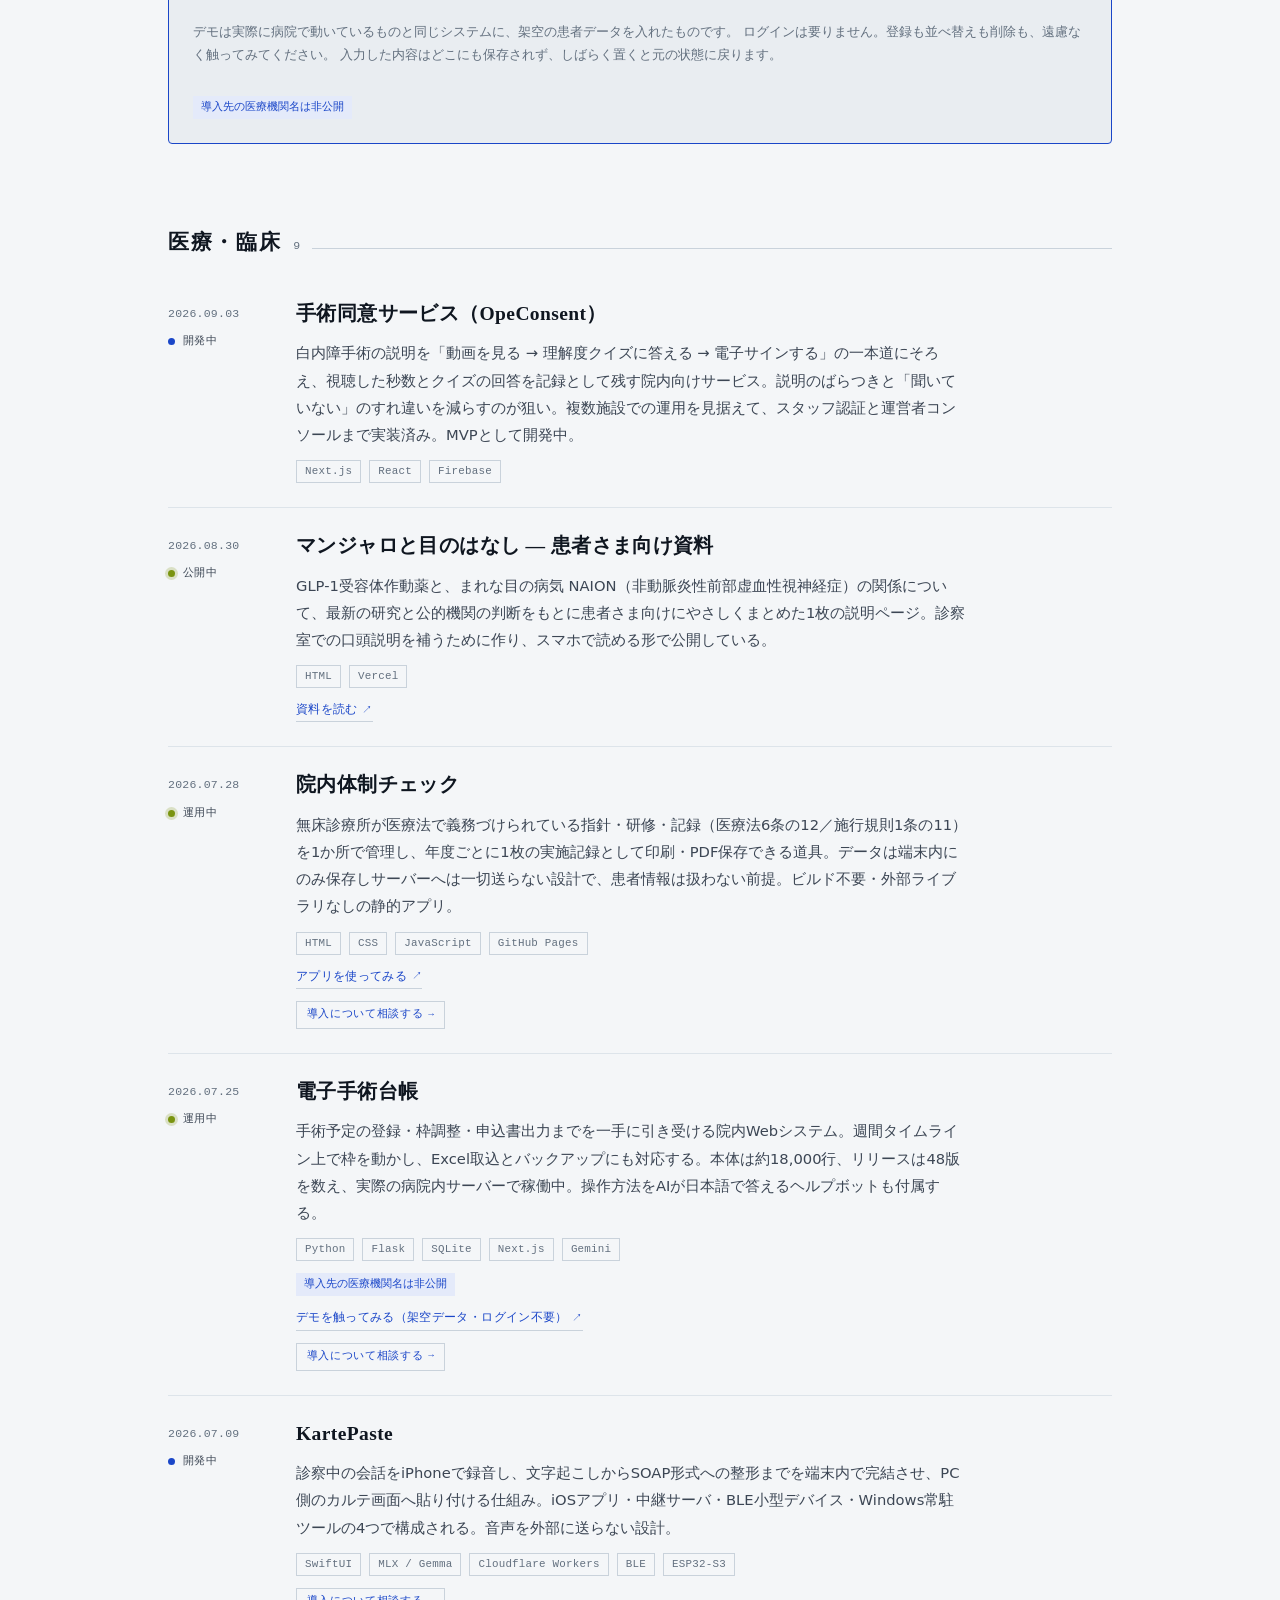
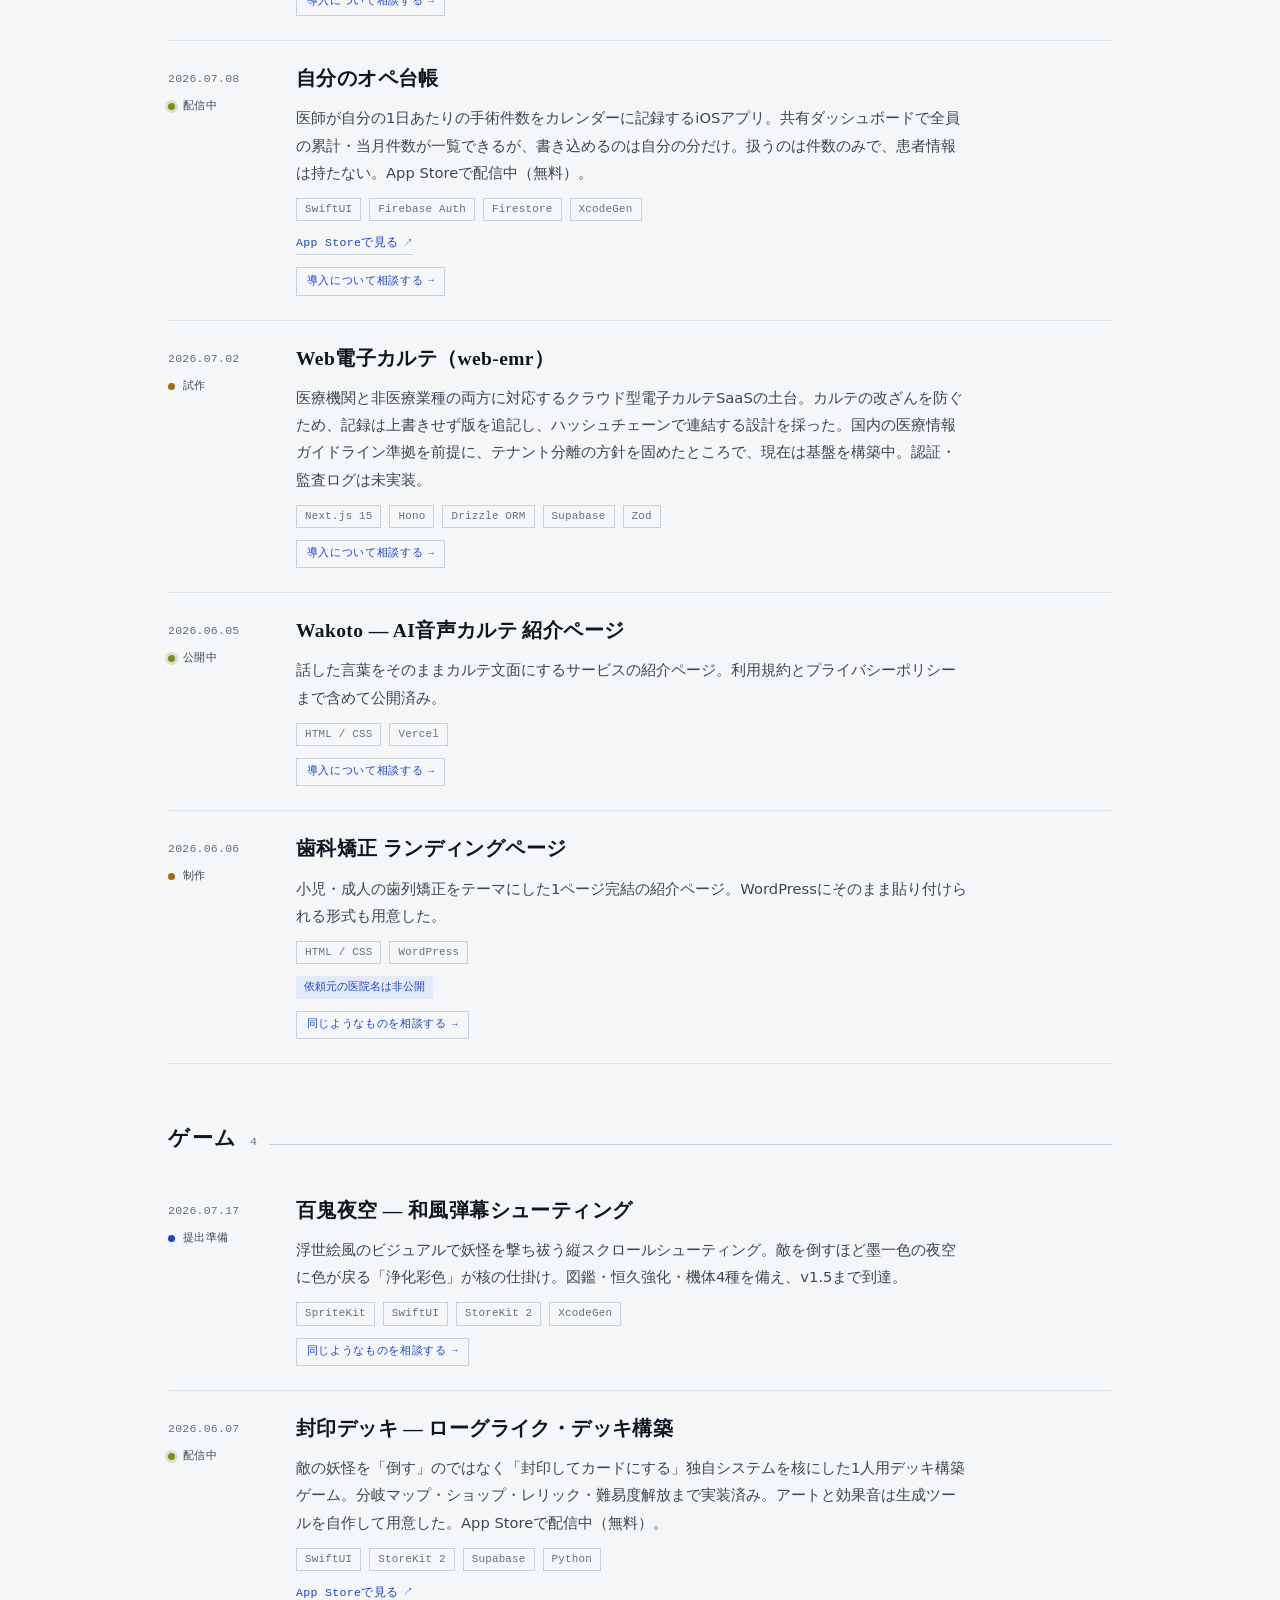
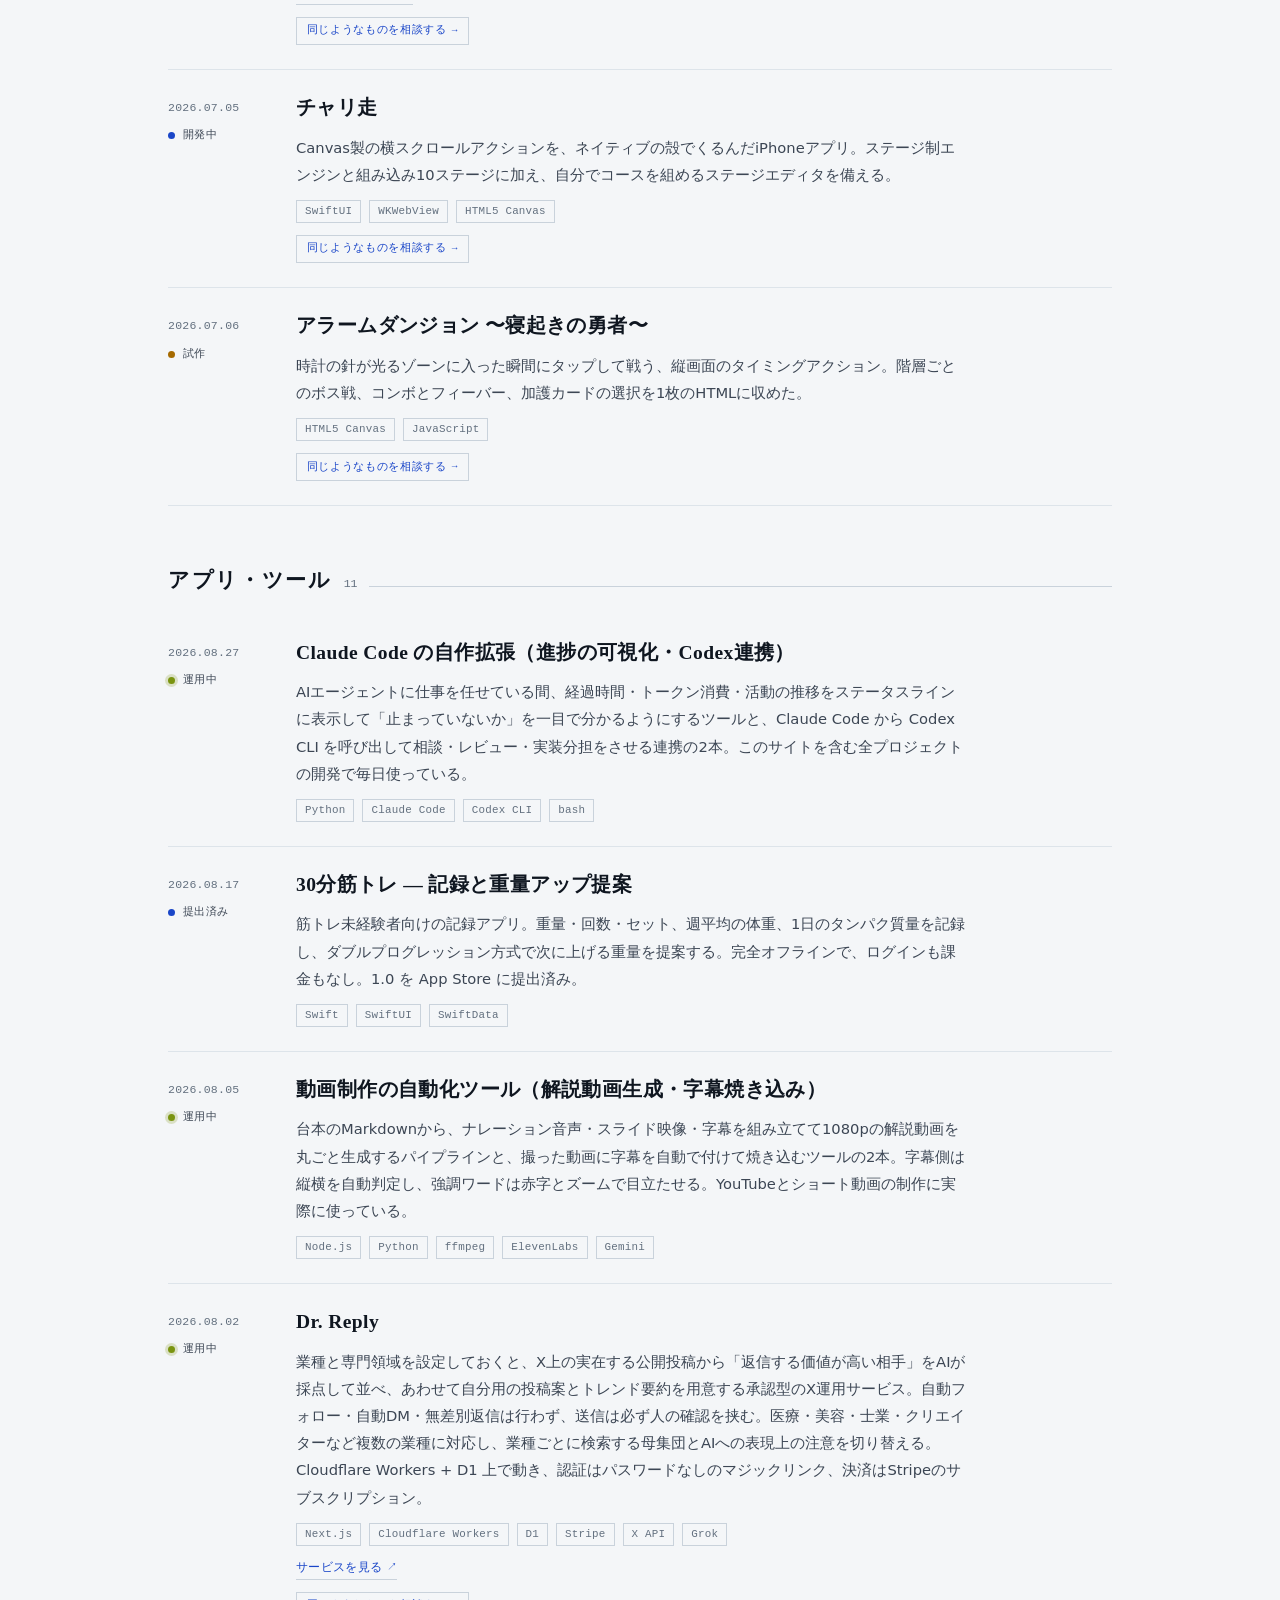
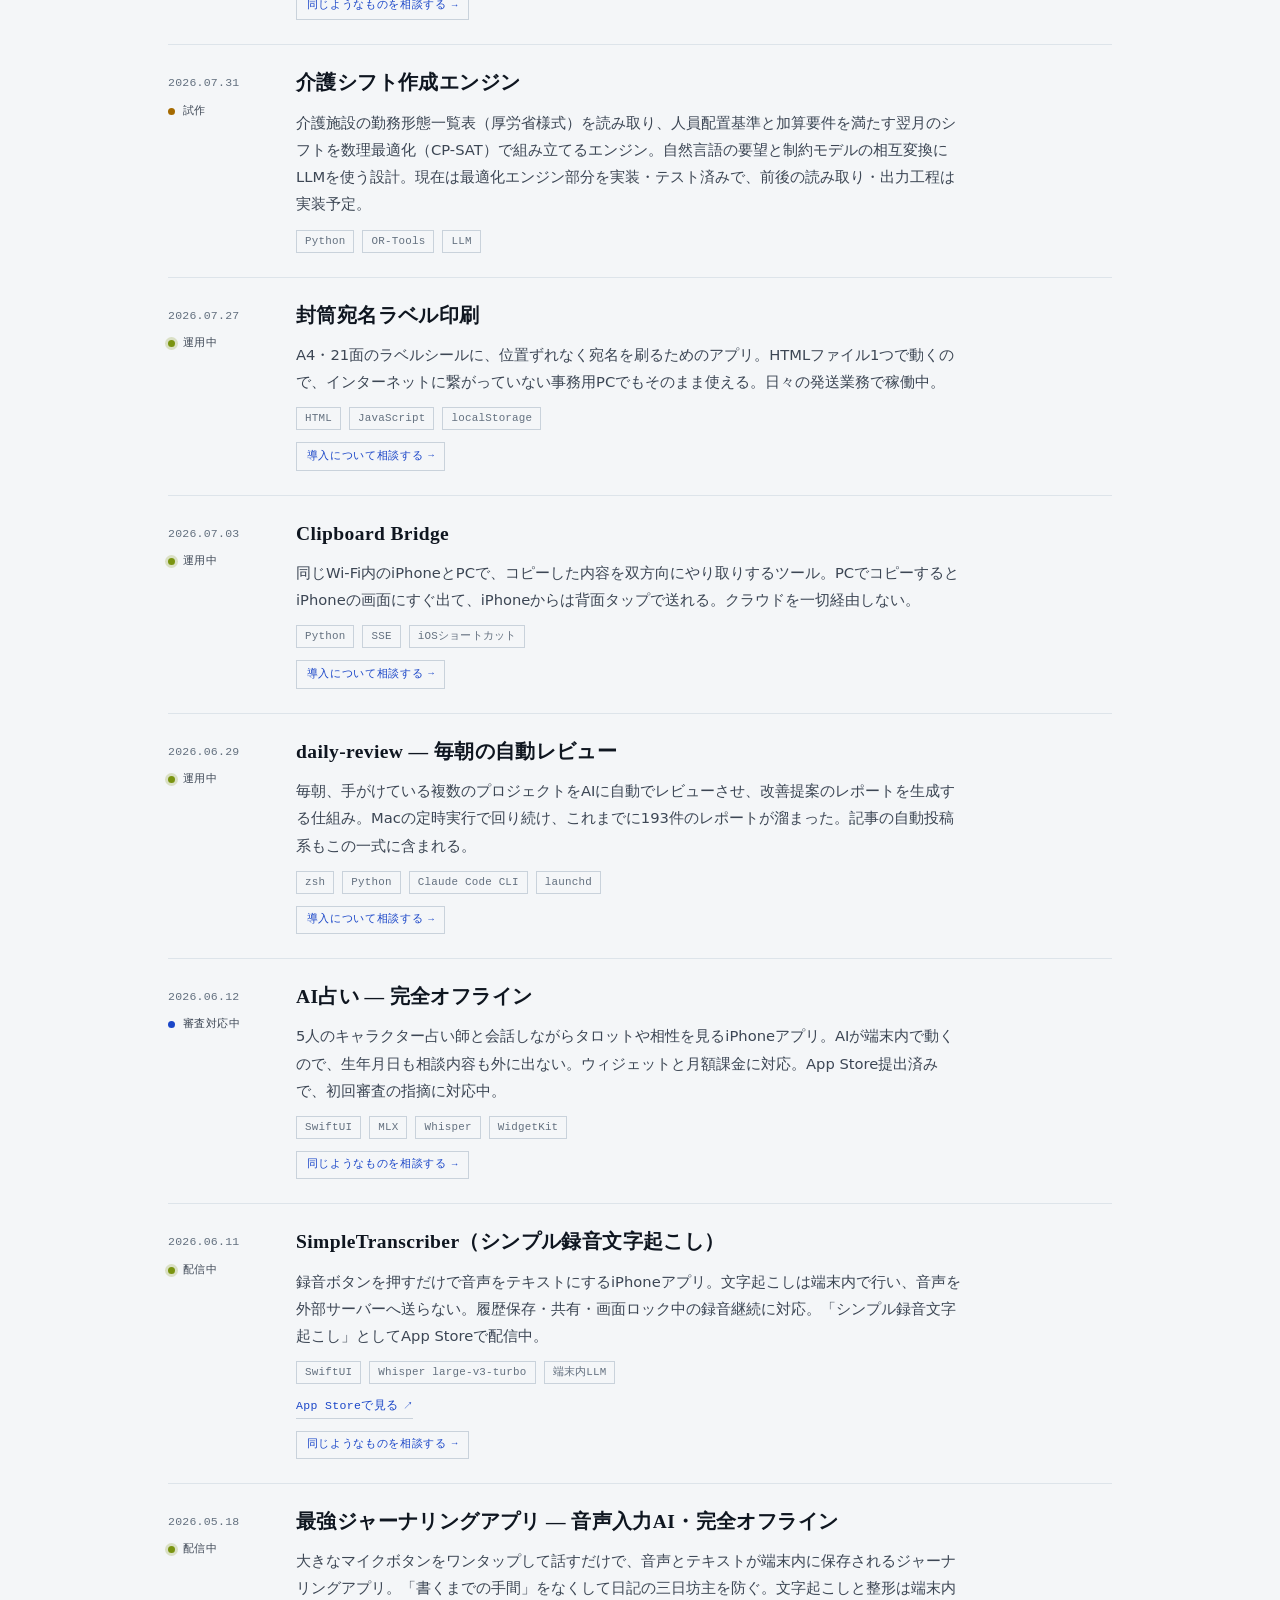
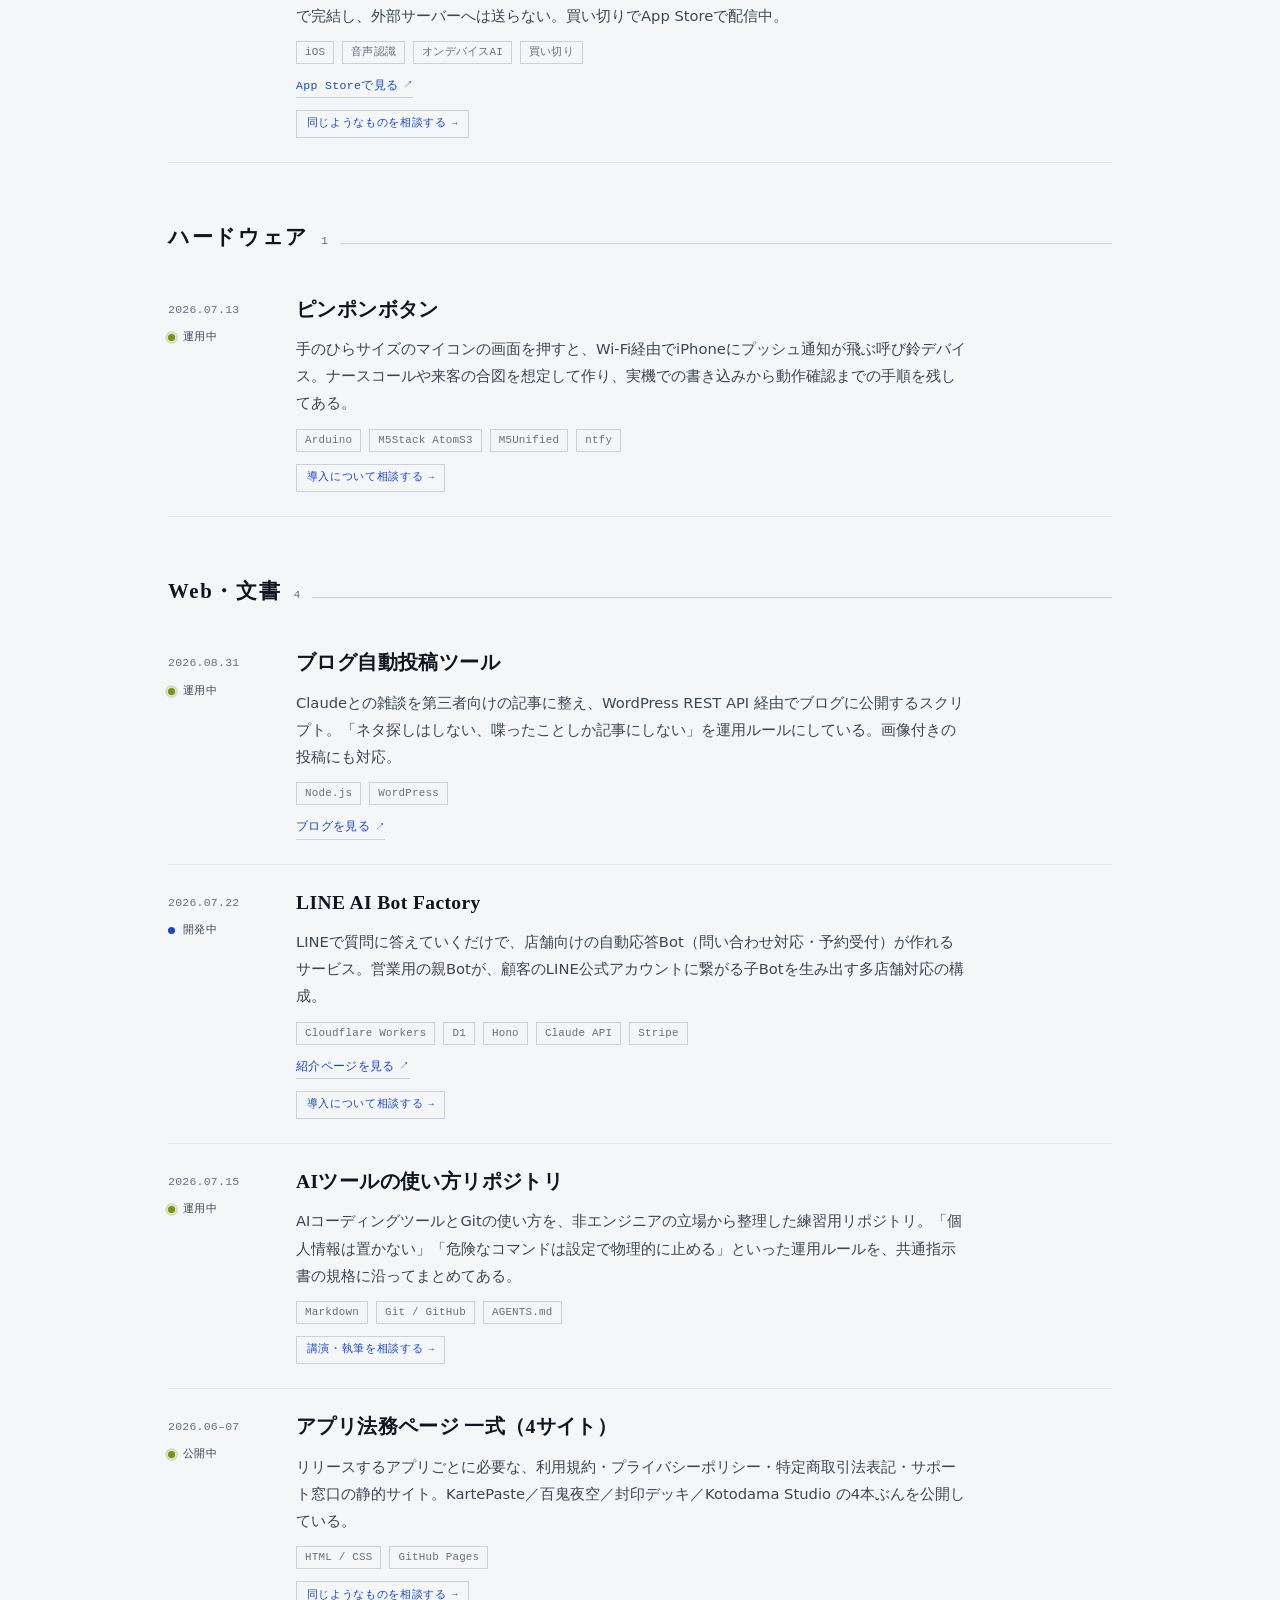
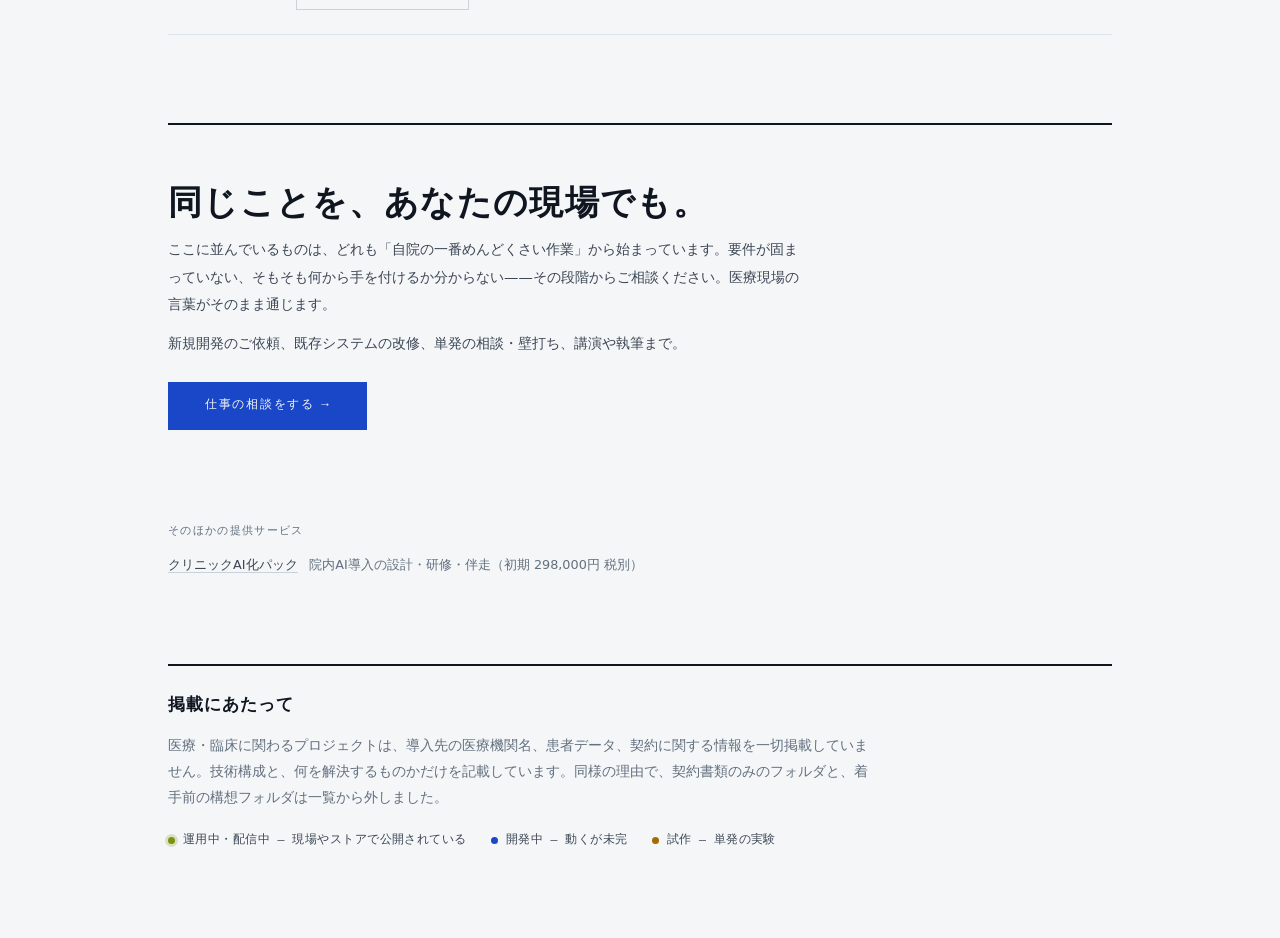
==== commit 3c3cf9fd: "事例を23件から30件に更新: 手術同意サービス・患者向け資料・自作ツールなど7枚を追加、Web電子カルテを試作に - 医療・臨床: 手術同意サービス（OpeConsent）、マンジャロと目のはなし（" ====
--- a/index.html
+++ b/index.html
@@ -4,21 +4,21 @@
 <meta charset="utf-8">
 <meta name="viewport" content="width=device-width, initial-scale=1">
 <meta name="google-site-verification" content="rr6CP_XTVJjQjbSc3SnoGJn8SZLDikxbpkwrWB3Wq-A" />
-<title>医療 × AI 実装事例 — 現役眼科医がつくった23のプロダクト</title>
-<meta name="description" content="現役眼科医が、自院の「一番めんどくさい作業」からAIと自動化を入れてきた実装事例23件。院内システム、業務効率化ツール、生成AIの組み込みまで。">
+<title>医療 × AI 実装事例 — 現役眼科医がつくった30のプロダクト</title>
+<meta name="description" content="現役眼科医が、自院の「一番めんどくさい作業」からAIと自動化を入れてきた実装事例30件。院内システム、業務効率化ツール、生成AIの組み込みまで。">
 <meta name="color-scheme" content="light dark">
 <meta property="og:type" content="website">
 <meta property="og:url" content="https://stvisualrevolution-sys.github.io/portfolio/">
 <meta property="og:site_name" content="医療 × AI 実装事例">
-<meta property="og:title" content="医療 × AI 実装事例 — 現役眼科医がつくった23のプロダクト">
-<meta property="og:description" content="「AIは良さそうだけど、何から手を付ければ？」答えは、自院で一番めんどくさい作業から。実際に病院で動かしてきた23件の記録。">
+<meta property="og:title" content="医療 × AI 実装事例 — 現役眼科医がつくった30のプロダクト">
+<meta property="og:description" content="「AIは良さそうだけど、何から手を付ければ？」答えは、自院で一番めんどくさい作業から。実際に病院で動かしてきた30件の記録。">
 <meta property="og:image" content="https://stvisualrevolution-sys.github.io/portfolio/ogp.png">
 <meta property="og:image:width" content="1200">
 <meta property="og:image:height" content="630">
-<meta property="og:image:alt" content="医療 × AI 実装事例 — 現役眼科医がつくった23のプロダクト">
+<meta property="og:image:alt" content="医療 × AI 実装事例 — 現役眼科医がつくった30のプロダクト">
 <meta name="twitter:card" content="summary_large_image">
-<meta name="twitter:title" content="医療 × AI 実装事例 — 現役眼科医がつくった23のプロダクト">
-<meta name="twitter:description" content="「AIは良さそうだけど、何から手を付ければ？」答えは、自院で一番めんどくさい作業から。実際に病院で動かしてきた23件の記録。">
+<meta name="twitter:title" content="医療 × AI 実装事例 — 現役眼科医がつくった30のプロダクト">
+<meta name="twitter:description" content="「AIは良さそうだけど、何から手を付ければ？」答えは、自院で一番めんどくさい作業から。実際に病院で動かしてきた30件の記録。">
 <meta name="twitter:image" content="https://stvisualrevolution-sys.github.io/portfolio/ogp.png">
 <link rel="icon" href="data:image/svg+xml,%3Csvg%20xmlns='http://www.w3.org/2000/svg'%20viewBox='0%200%2064%2064'%3E%3Crect%20width='64'%20height='64'%20rx='13'%20fill='%230B1220'/%3E%3Cpath%20d='M7%2035h9.5l4.5-14%206.5%2027%205.5-18%203.5%205h15'%20fill='none'%20stroke='%234C7BFF'%20stroke-width='5'%20stroke-linecap='round'%20stroke-linejoin='round'/%3E%3C/svg%3E">
 <style>
@@ -905,13 +905,13 @@
     <div class="chart">
       <h1 class="chart-1">医療 × AI 実装事例</h1>
       <p class="chart-2">現役の眼科医が、自分の現場の困りごとをそのままシステムにしてきた記録です。要件を決めるところから実装・運用まで、診療の合間に一人で回しています。</p>
-      <p class="chart-3">「AIは良さそうだけど、何から手を付ければ？」——答えは、自院で一番めんどくさい作業から。ここに並ぶ23件は、その考え方で実際につくって、いくつかは今も病院の中で動いているものです。</p>
+      <p class="chart-3">「AIは良さそうだけど、何から手を付ければ？」——答えは、自院で一番めんどくさい作業から。ここに並ぶ30件は、その考え方で実際につくって、いくつかは今も病院の中で動いているものです。</p>
     </div>
     <div class="tally">
-      <div class="tally-item"><span class="tally-n">23</span><span class="tally-l">実装したもの</span></div>
-      <div class="tally-item"><span class="tally-n">8</span><span class="tally-l">現場で稼働中</span></div>
-      <div class="tally-item"><span class="tally-n">7</span><span class="tally-l">医療・臨床</span></div>
-      <div class="tally-item"><span class="tally-n">8</span><span class="tally-l">iOS / ネイティブ</span></div>
+      <div class="tally-item"><span class="tally-n">30</span><span class="tally-l">実装したもの</span></div>
+      <div class="tally-item"><span class="tally-n">11</span><span class="tally-l">現場で稼働中</span></div>
+      <div class="tally-item"><span class="tally-n">9</span><span class="tally-l">医療・臨床</span></div>
+      <div class="tally-item"><span class="tally-n">9</span><span class="tally-l">iOS / ネイティブ</span></div>
     </div>
   </header>
 
@@ -1066,8 +1066,33 @@
     <!-- ══ 医療・臨床 ══════════════════════════ -->
     <section data-sec="med">
       <div class="section-head">
-        <h2>医療・臨床</h2><span class="count">7</span><span class="fill"></span>
+        <h2>医療・臨床</h2><span class="count">9</span><span class="fill"></span>
       </div>
+
+      <article class="entry" data-cat="med">
+        <div class="entry-meta">
+          <span class="date">2026.09.03</span>
+          <span class="status"><span class="dot dev"></span>開発中</span>
+        </div>
+        <div class="entry-body">
+          <h3 class="entry-title">手術同意サービス（OpeConsent）</h3>
+          <p class="entry-sum">白内障手術の説明を「動画を見る → 理解度クイズに答える → 電子サインする」の一本道にそろえ、視聴した秒数とクイズの回答を記録として残す院内向けサービス。説明のばらつきと「聞いていない」のすれ違いを減らすのが狙い。複数施設での運用を見据えて、スタッフ認証と運営者コンソールまで実装済み。MVPとして開発中。</p>
+          <div class="tags"><span class="tag">Next.js</span><span class="tag">React</span><span class="tag">Firebase</span></div>
+        </div>
+      </article>
+
+      <article class="entry" data-cat="med">
+        <div class="entry-meta">
+          <span class="date">2026.08.30</span>
+          <span class="status"><span class="dot live"></span>公開中</span>
+        </div>
+        <div class="entry-body">
+          <h3 class="entry-title">マンジャロと目のはなし — 患者さま向け資料</h3>
+          <p class="entry-sum">GLP-1受容体作動薬と、まれな目の病気 NAION（非動脈炎性前部虚血性視神経症）の関係について、最新の研究と公的機関の判断をもとに患者さま向けにやさしくまとめた1枚の説明ページ。診察室での口頭説明を補うために作り、スマホで読める形で公開している。</p>
+          <div class="tags"><span class="tag">HTML</span><span class="tag">Vercel</span></div>
+          <a class="entry-link" href="https://naion-patient-guide.vercel.app" target="_blank" rel="noopener">資料を読む <span class="arrow">↗</span></a>
+        </div>
+      </article>
 
       <article class="entry" data-cat="med">
         <div class="entry-meta">
@@ -1128,11 +1153,11 @@
       <article class="entry" data-cat="med">
         <div class="entry-meta">
           <span class="date">2026.07.02</span>
-          <span class="status"><span class="dot dev"></span>開発中</span>
+          <span class="status"><span class="dot proto"></span>試作</span>
         </div>
         <div class="entry-body">
           <h3 class="entry-title">Web電子カルテ（web-emr）</h3>
-          <p class="entry-sum">医療機関と非医療業種の両方に対応するクラウド型電子カルテSaaSの土台。カルテの改ざんを防ぐため、記録は上書きせず版を追記し、ハッシュチェーンで連結する設計を採った。国内の医療情報ガイドライン準拠を前提に、テナント分離の方針まで確定させた段階。</p>
+          <p class="entry-sum">医療機関と非医療業種の両方に対応するクラウド型電子カルテSaaSの土台。カルテの改ざんを防ぐため、記録は上書きせず版を追記し、ハッシュチェーンで連結する設計を採った。国内の医療情報ガイドライン準拠を前提に、テナント分離の方針を固めたところで、現在は基盤を構築中。認証・監査ログは未実装。</p>
           <div class="tags"><span class="tag">Next.js 15</span><span class="tag">Hono</span><span class="tag">Drizzle ORM</span><span class="tag">Supabase</span><span class="tag">Zod</span></div>
           <a class="entry-ask" href="contact.html?type=web-emr#form">導入について相談する <span class="arrow">→</span></a>
         </div>
@@ -1229,8 +1254,44 @@
     <!-- ══ アプリ・ツール ═══════════════════════ -->
     <section data-sec="tool">
       <div class="section-head">
-        <h2>アプリ・ツール</h2><span class="count">7</span><span class="fill"></span>
+        <h2>アプリ・ツール</h2><span class="count">11</span><span class="fill"></span>
       </div>
+
+      <article class="entry" data-cat="tool">
+        <div class="entry-meta">
+          <span class="date">2026.08.27</span>
+          <span class="status"><span class="dot live"></span>運用中</span>
+        </div>
+        <div class="entry-body">
+          <h3 class="entry-title">Claude Code の自作拡張（進捗の可視化・Codex連携）</h3>
+          <p class="entry-sum">AIエージェントに仕事を任せている間、経過時間・トークン消費・活動の推移をステータスラインに表示して「止まっていないか」を一目で分かるようにするツールと、Claude Code から Codex CLI を呼び出して相談・レビュー・実装分担をさせる連携の2本。このサイトを含む全プロジェクトの開発で毎日使っている。</p>
+          <div class="tags"><span class="tag">Python</span><span class="tag">Claude Code</span><span class="tag">Codex CLI</span><span class="tag">bash</span></div>
+        </div>
+      </article>
+
+      <article class="entry" data-cat="tool">
+        <div class="entry-meta">
+          <span class="date">2026.08.17</span>
+          <span class="status"><span class="dot dev"></span>提出済み</span>
+        </div>
+        <div class="entry-body">
+          <h3 class="entry-title">30分筋トレ — 記録と重量アップ提案</h3>
+          <p class="entry-sum">筋トレ未経験者向けの記録アプリ。重量・回数・セット、週平均の体重、1日のタンパク質量を記録し、ダブルプログレッション方式で次に上げる重量を提案する。完全オフラインで、ログインも課金もなし。1.0 を App Store に提出済み。</p>
+          <div class="tags"><span class="tag">Swift</span><span class="tag">SwiftUI</span><span class="tag">SwiftData</span></div>
+        </div>
+      </article>
+
+      <article class="entry" data-cat="tool">
+        <div class="entry-meta">
+          <span class="date">2026.08.05</span>
+          <span class="status"><span class="dot live"></span>運用中</span>
+        </div>
+        <div class="entry-body">
+          <h3 class="entry-title">動画制作の自動化ツール（解説動画生成・字幕焼き込み）</h3>
+          <p class="entry-sum">台本のMarkdownから、ナレーション音声・スライド映像・字幕を組み立てて1080pの解説動画を丸ごと生成するパイプラインと、撮った動画に字幕を自動で付けて焼き込むツールの2本。字幕側は縦横を自動判定し、強調ワードは赤字とズームで目立たせる。YouTubeとショート動画の制作に実際に使っている。</p>
+          <div class="tags"><span class="tag">Node.js</span><span class="tag">Python</span><span class="tag">ffmpeg</span><span class="tag">ElevenLabs</span><span class="tag">Gemini</span></div>
+        </div>
+      </article>
 
       <article class="entry" data-cat="tool">
         <div class="entry-meta">
@@ -1248,6 +1309,18 @@
 
       <article class="entry" data-cat="tool">
         <div class="entry-meta">
+          <span class="date">2026.07.31</span>
+          <span class="status"><span class="dot proto"></span>試作</span>
+        </div>
+        <div class="entry-body">
+          <h3 class="entry-title">介護シフト作成エンジン</h3>
+          <p class="entry-sum">介護施設の勤務形態一覧表（厚労省様式）を読み取り、人員配置基準と加算要件を満たす翌月のシフトを数理最適化（CP-SAT）で組み立てるエンジン。自然言語の要望と制約モデルの相互変換にLLMを使う設計。現在は最適化エンジン部分を実装・テスト済みで、前後の読み取り・出力工程は実装予定。</p>
+          <div class="tags"><span class="tag">Python</span><span class="tag">OR-Tools</span><span class="tag">LLM</span></div>
+        </div>
+      </article>
+
+      <article class="entry" data-cat="tool">
+        <div class="entry-meta">
           <span class="date">2026.07.27</span>
           <span class="status"><span class="dot live"></span>運用中</span>
         </div>
@@ -1350,8 +1423,21 @@
     <!-- ══ Web・文書 ═══════════════════════════ -->
     <section data-sec="web">
       <div class="section-head">
-        <h2>Web・文書</h2><span class="count">3</span><span class="fill"></span>
+        <h2>Web・文書</h2><span class="count">4</span><span class="fill"></span>
       </div>
+
+      <article class="entry" data-cat="web">
+        <div class="entry-meta">
+          <span class="date">2026.08.31</span>
+          <span class="status"><span class="dot live"></span>運用中</span>
+        </div>
+        <div class="entry-body">
+          <h3 class="entry-title">ブログ自動投稿ツール</h3>
+          <p class="entry-sum">Claudeとの雑談を第三者向けの記事に整え、WordPress REST API 経由でブログに公開するスクリプト。「ネタ探しはしない、喋ったことしか記事にしない」を運用ルールにしている。画像付きの投稿にも対応。</p>
+          <div class="tags"><span class="tag">Node.js</span><span class="tag">WordPress</span></div>
+          <a class="entry-link" href="https://miyakonojohn.com" target="_blank" rel="noopener">ブログを見る <span class="arrow">↗</span></a>
+        </div>
+      </article>
 
       <article class="entry" data-cat="web">
         <div class="entry-meta">
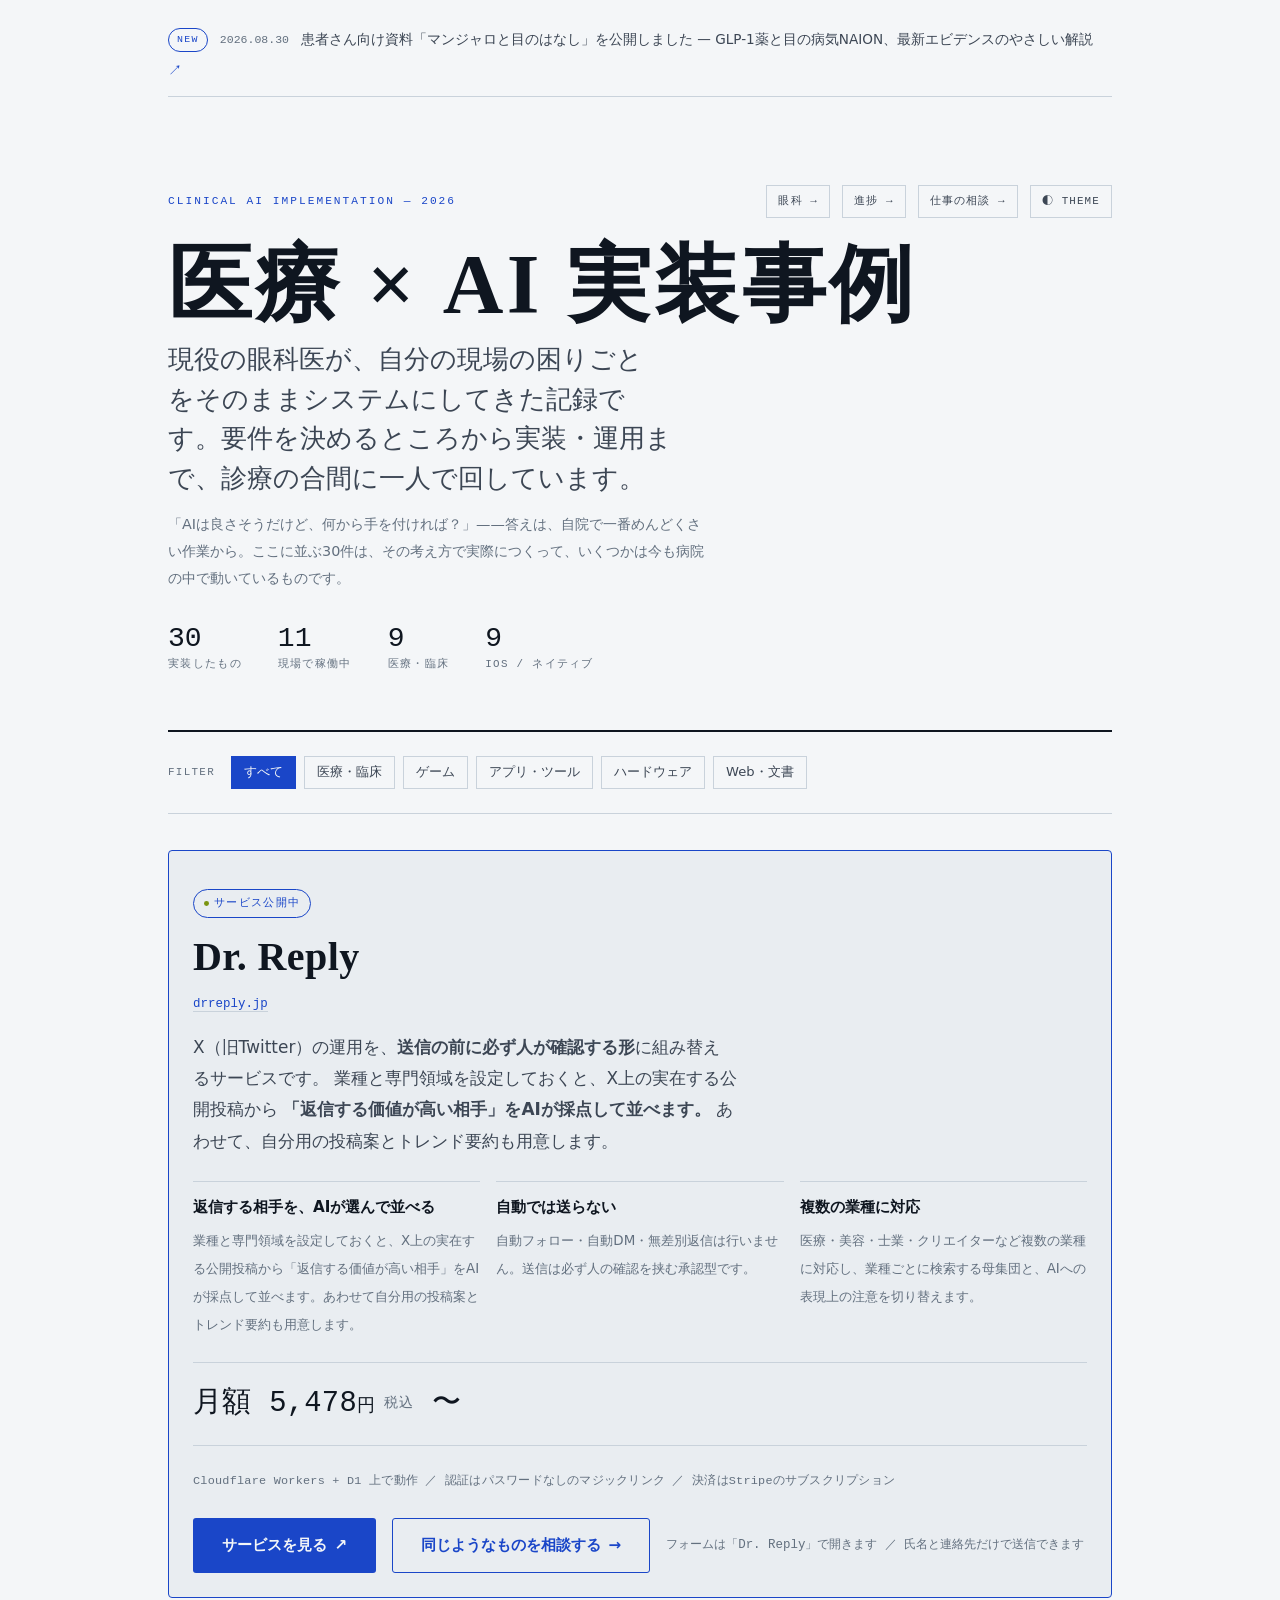
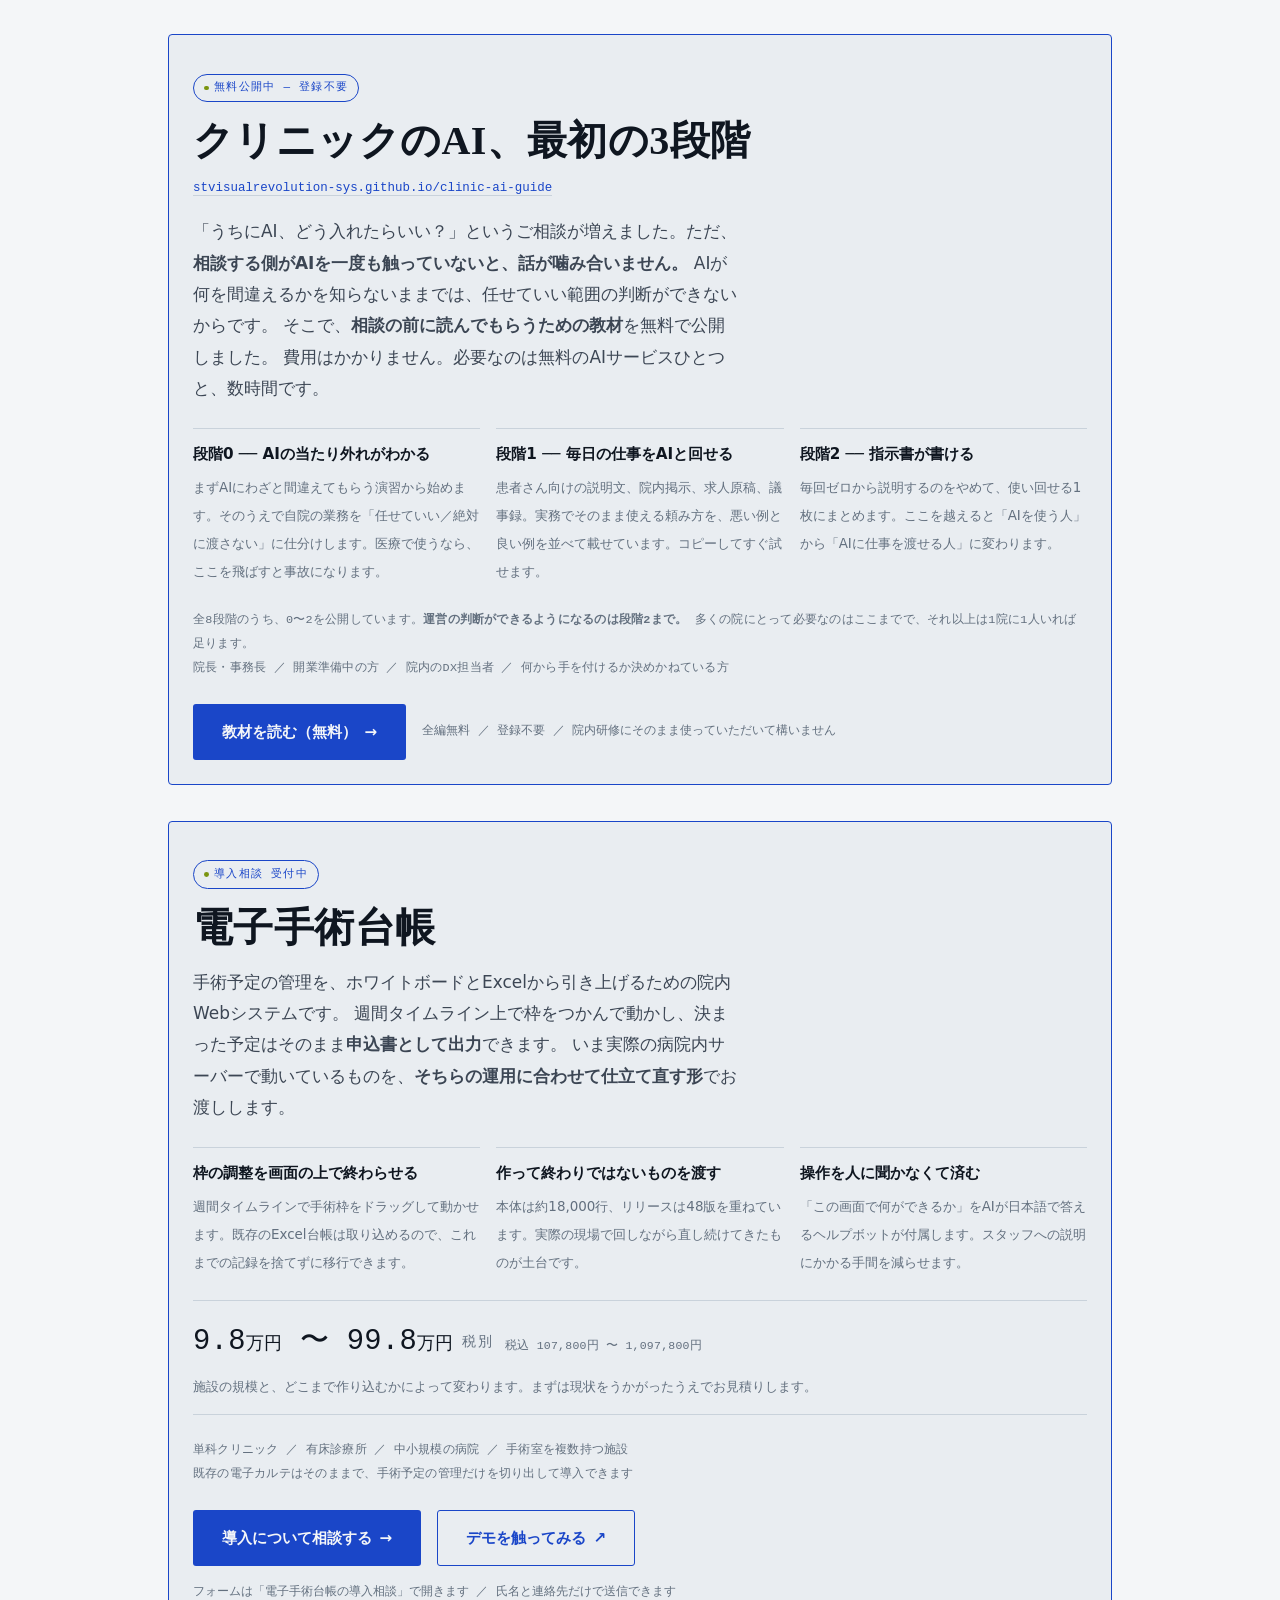
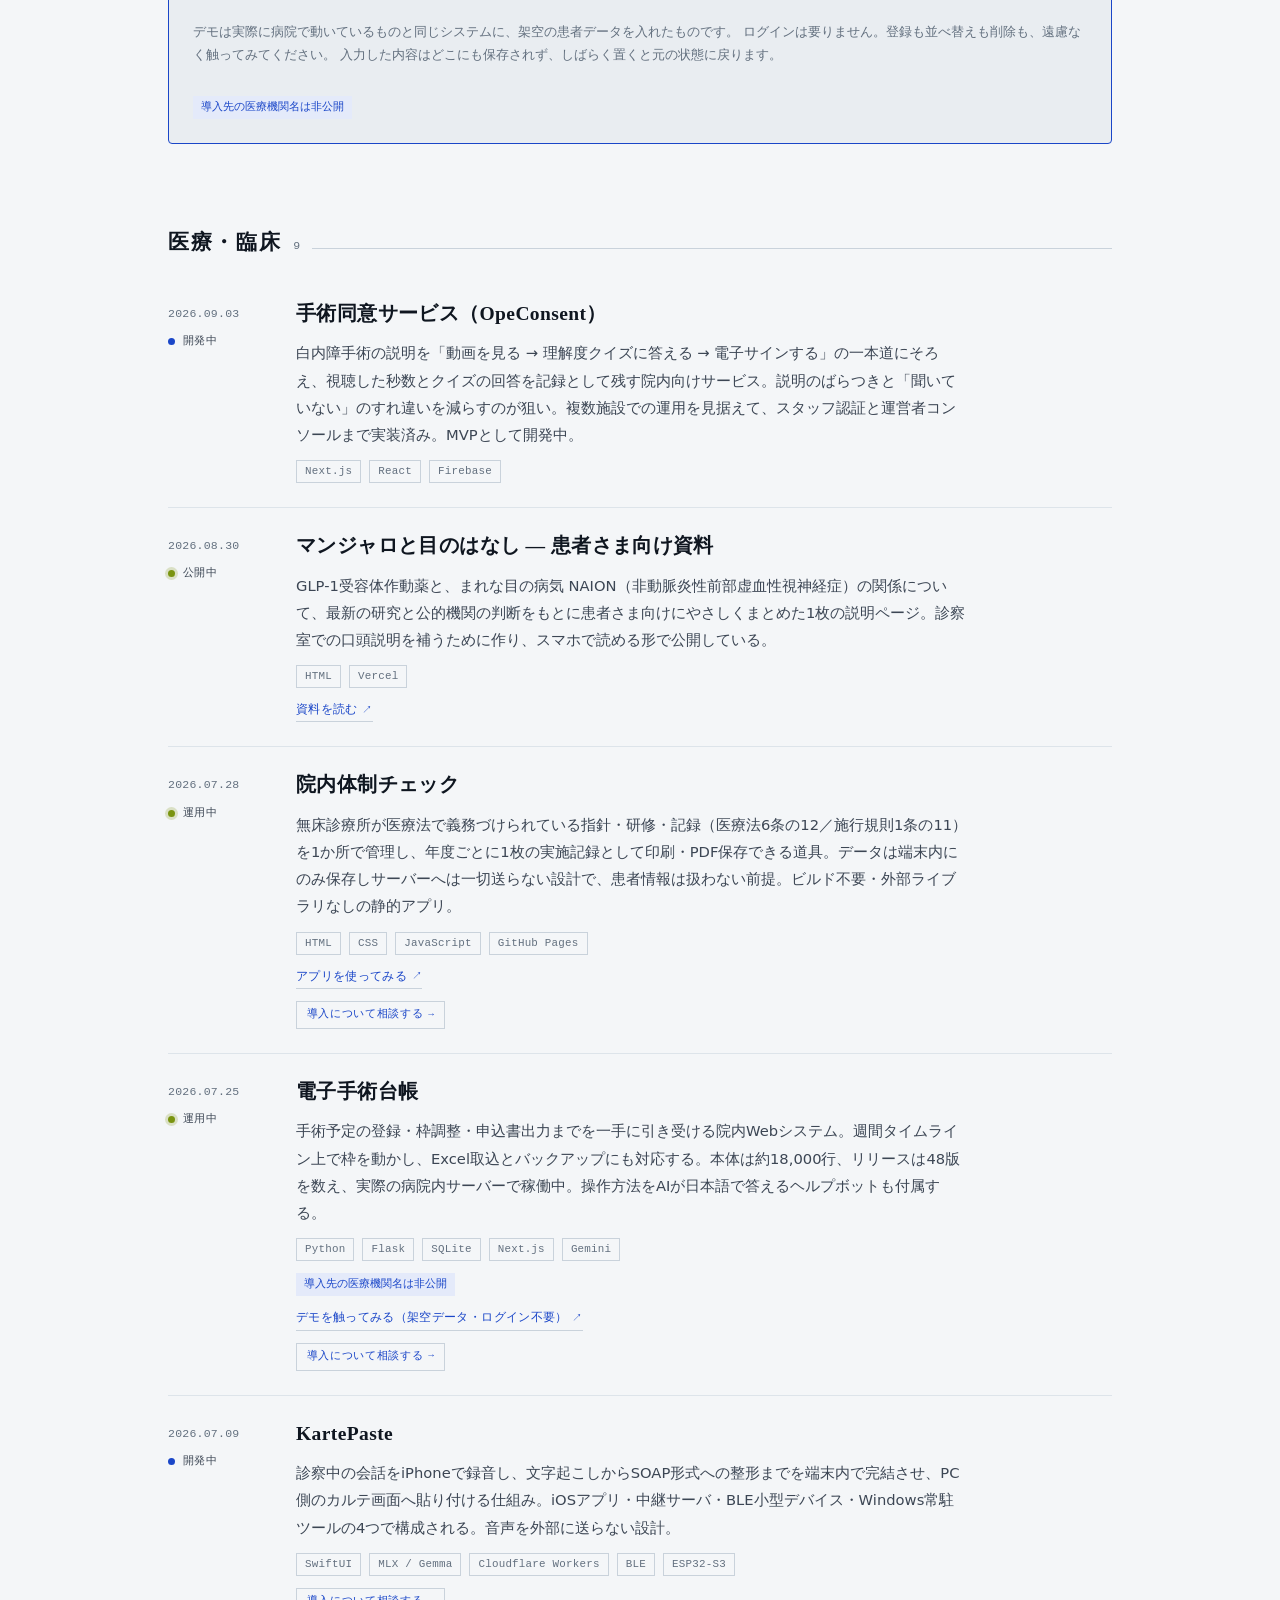
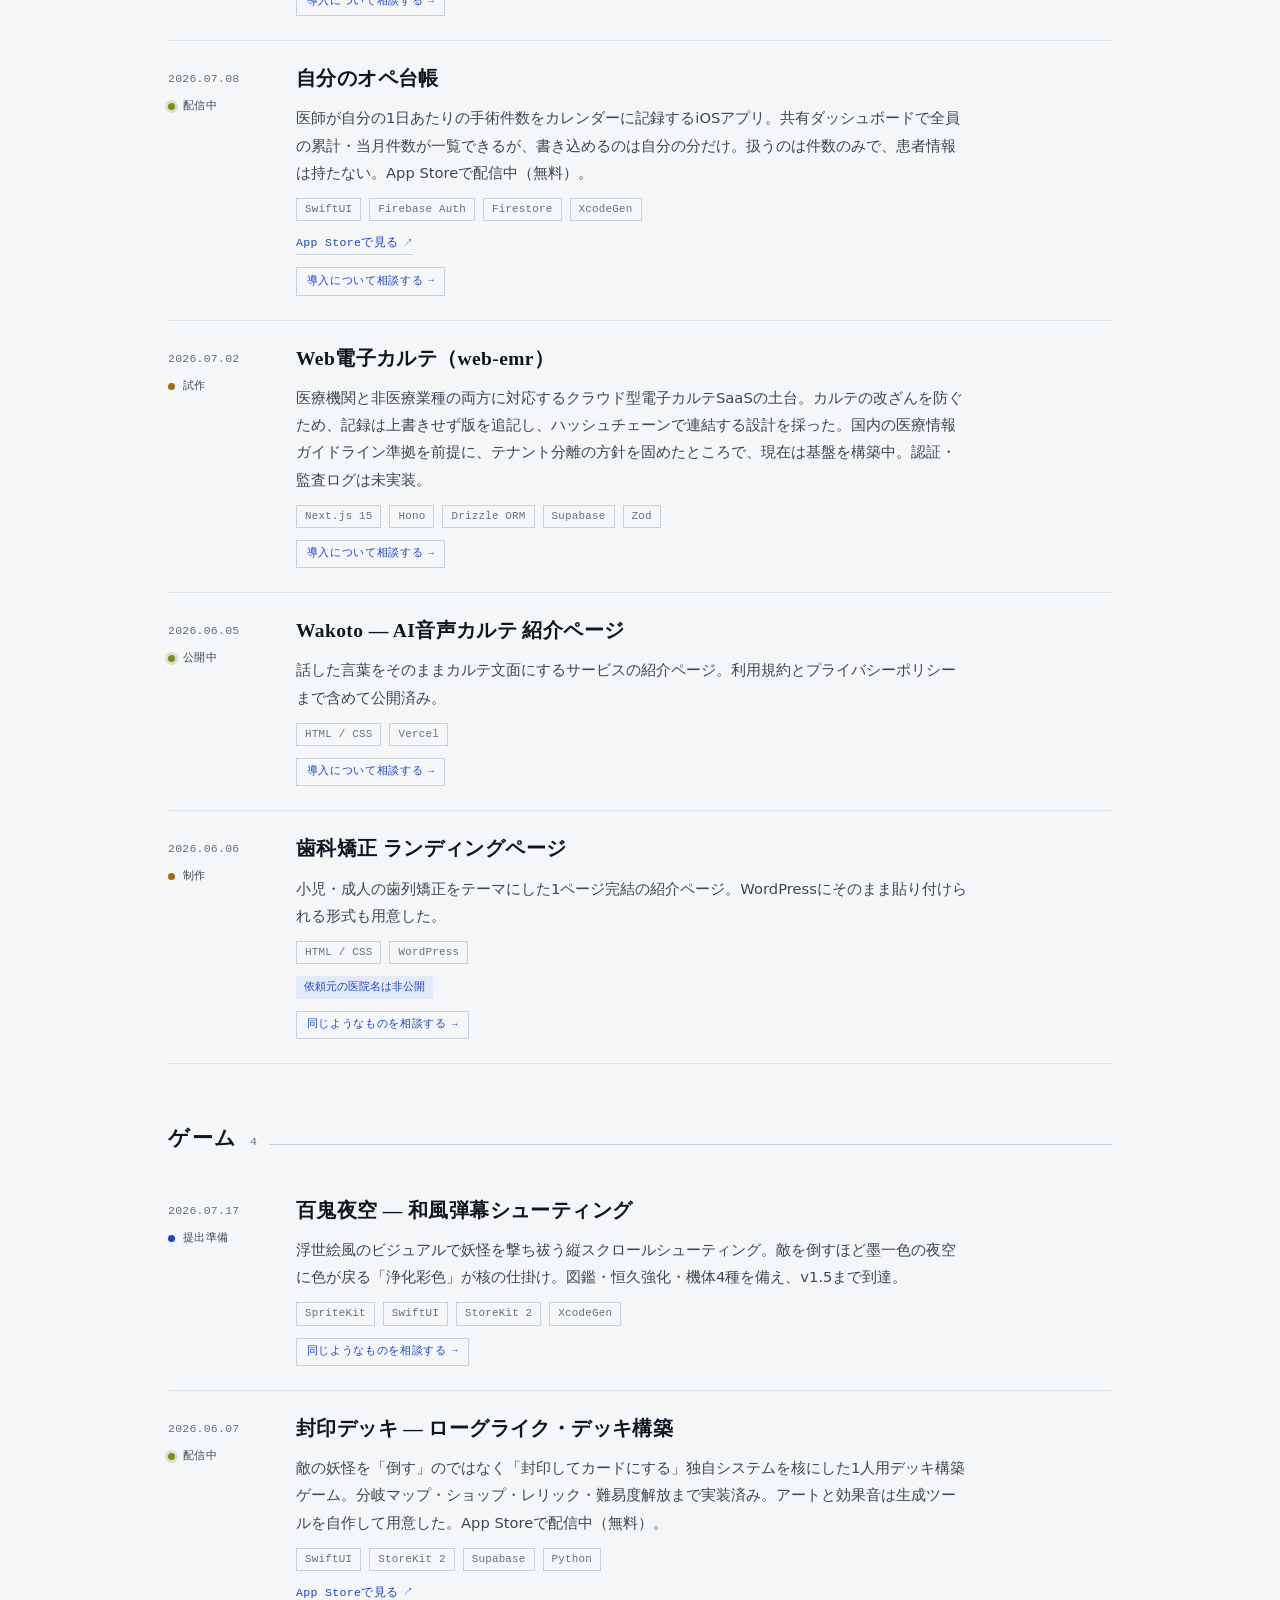
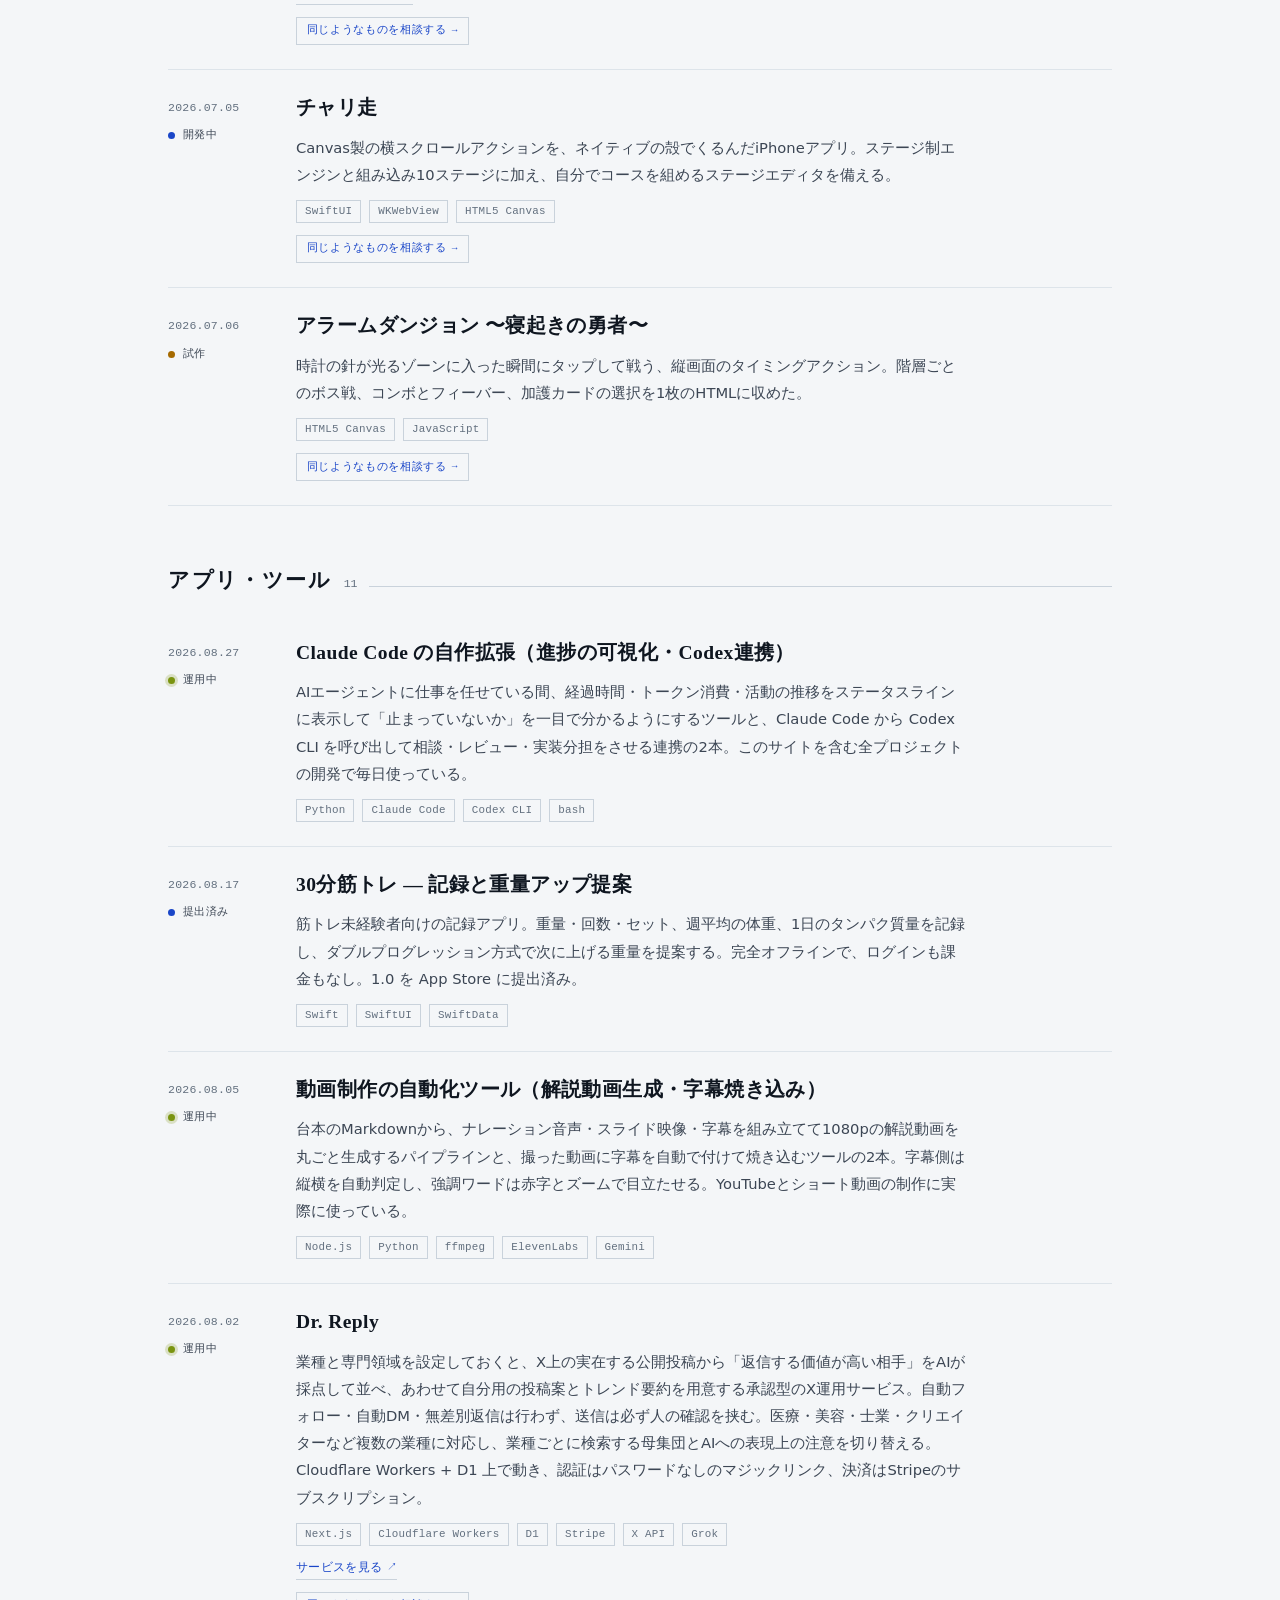
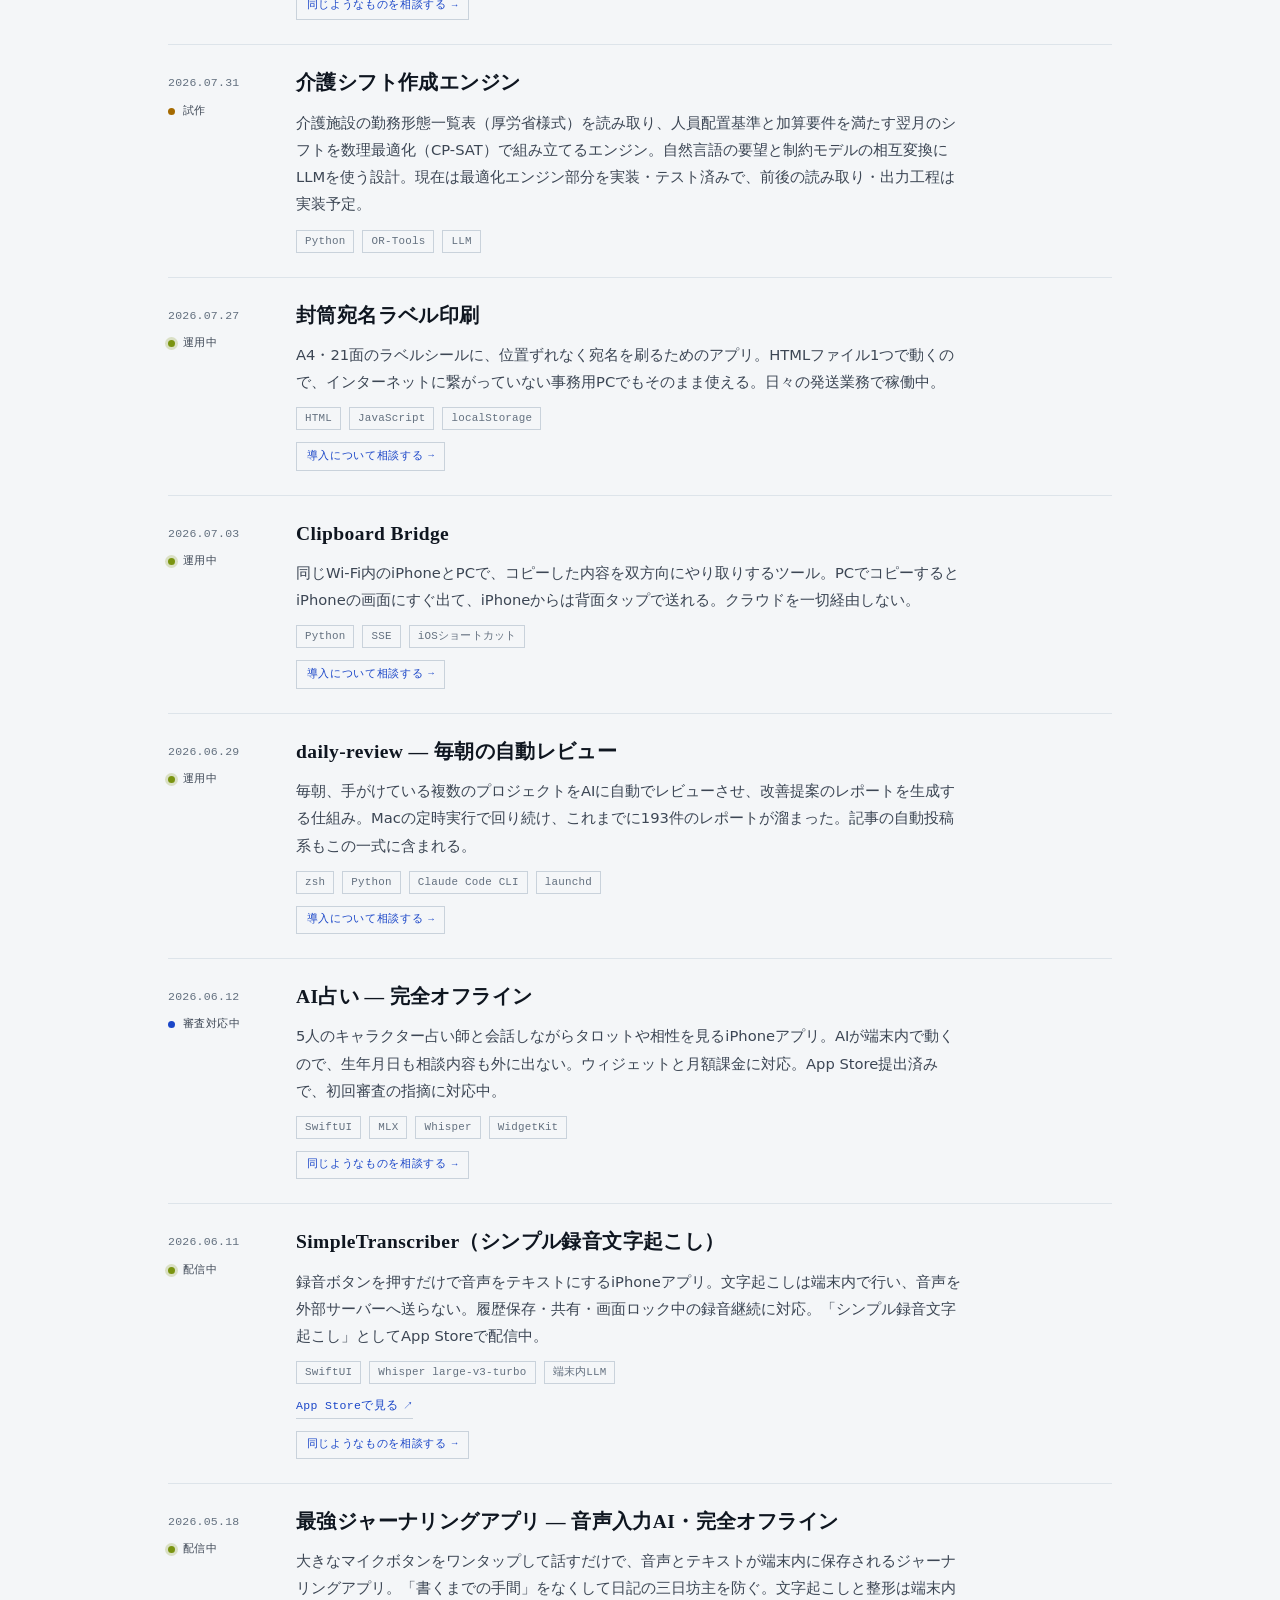
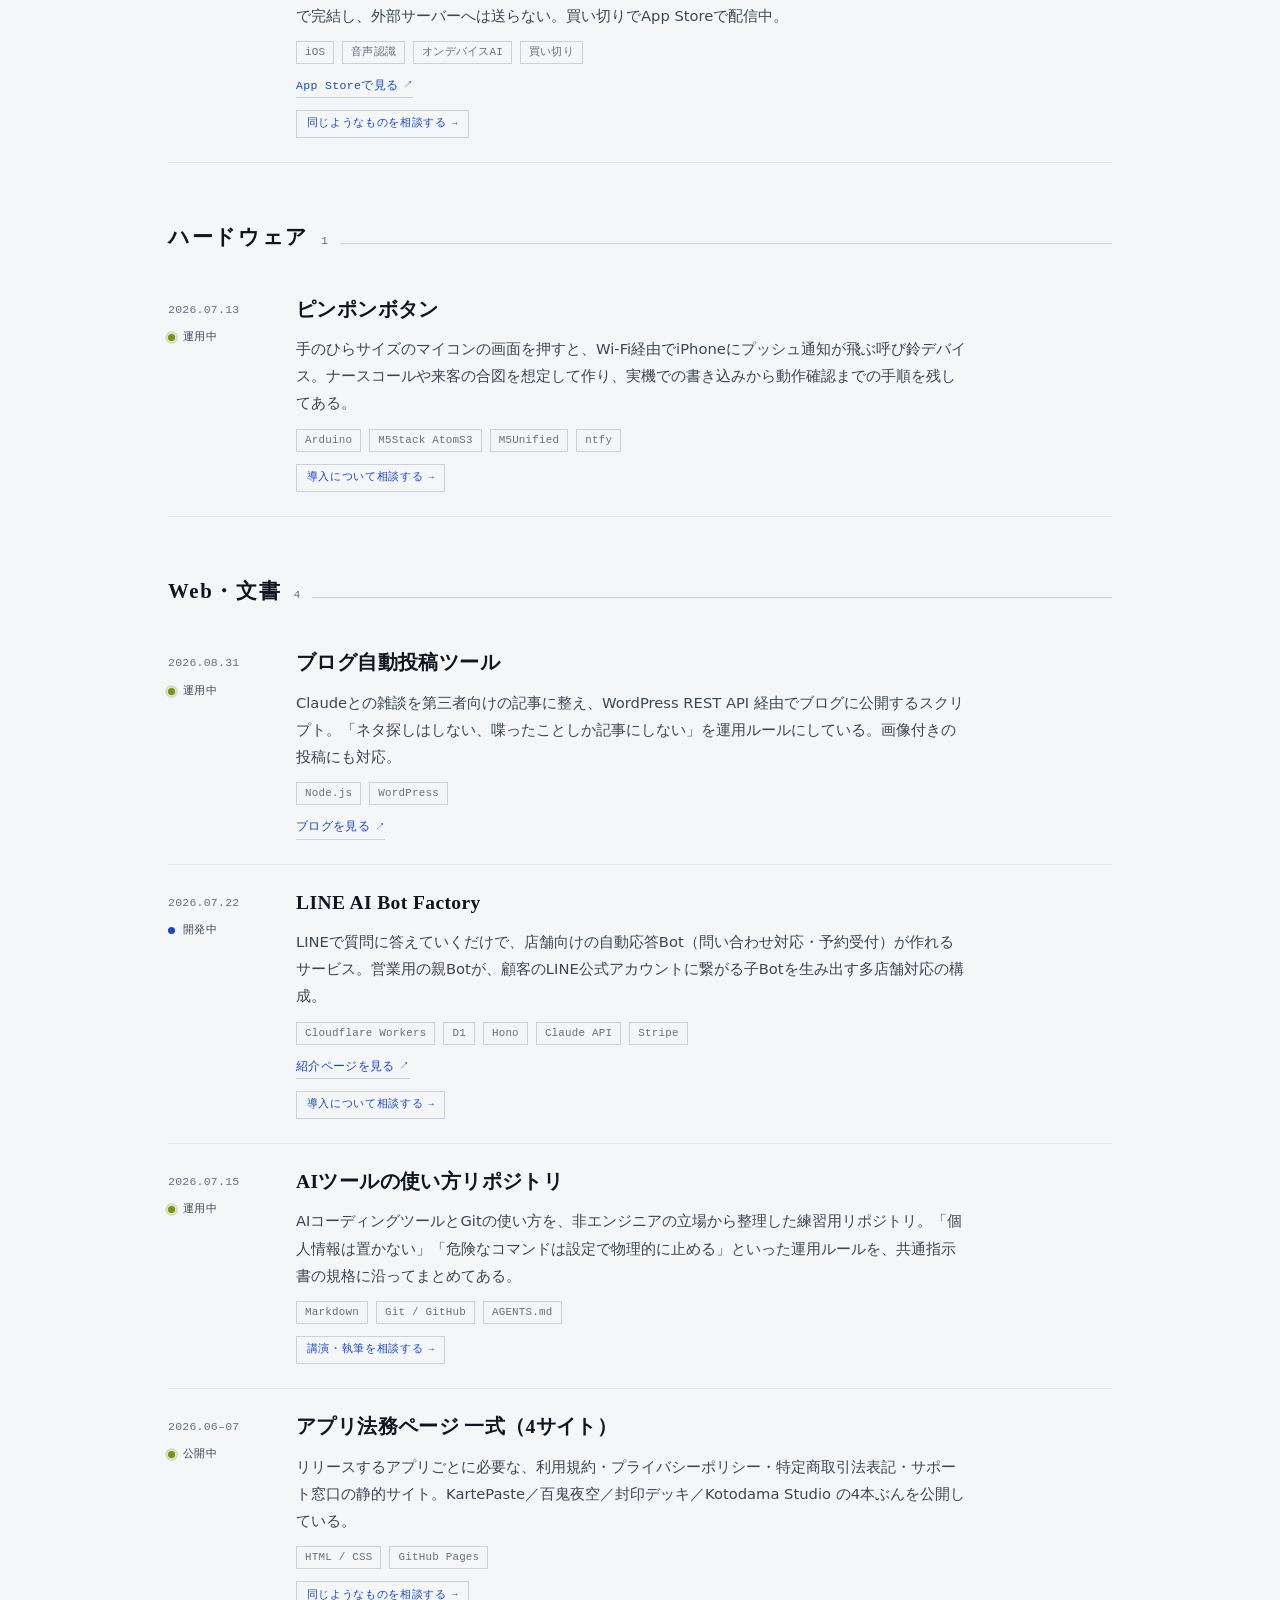
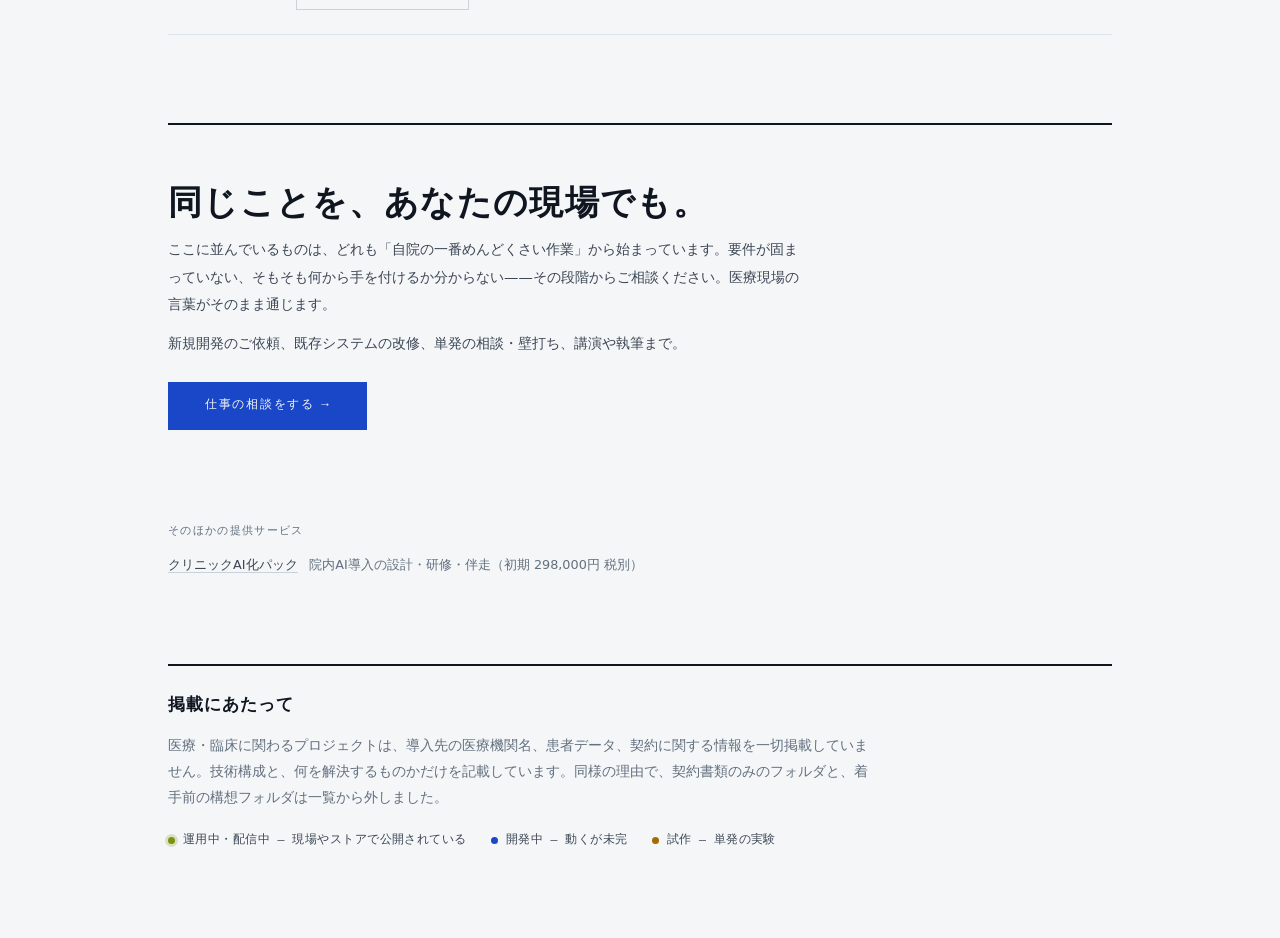
==== commit 3e695b80: "眼科の入口ページ「目のはなし」を追加 Co-Authored-By: Claude Opus 5.5 <noreply@anthropic.com>" ====
--- a/index.html
+++ b/index.html
@@ -897,6 +897,7 @@
     <div class="topline">
       <p class="eyebrow">Clinical AI Implementation — 2026</p>
       <div class="top-actions">
+        <a class="theme-toggle" href="eye/">眼科 →</a>
         <a class="theme-toggle" href="progress.html">進捗 →</a>
         <a class="theme-toggle" href="contact.html">仕事の相談 →</a>
         <button class="theme-toggle" id="themeToggle" type="button" aria-label="配色を切り替える">◐ THEME</button>
